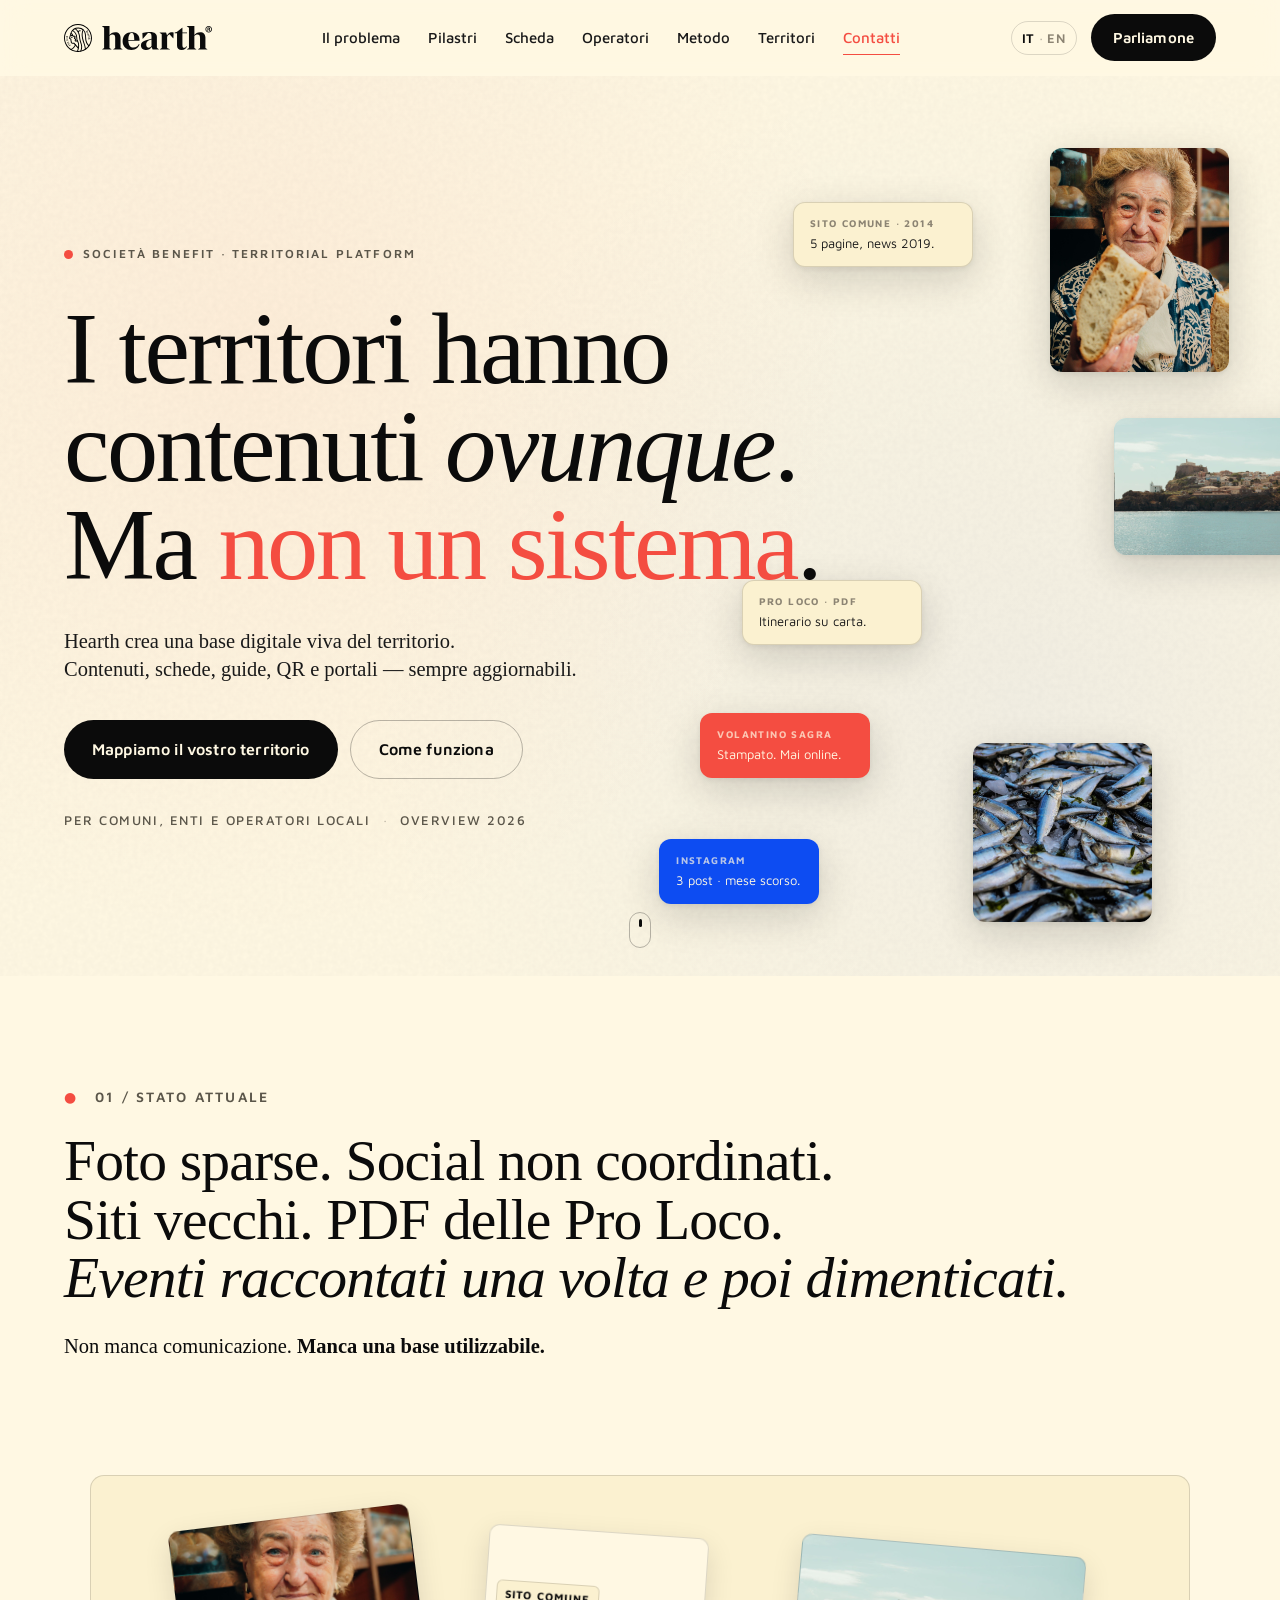
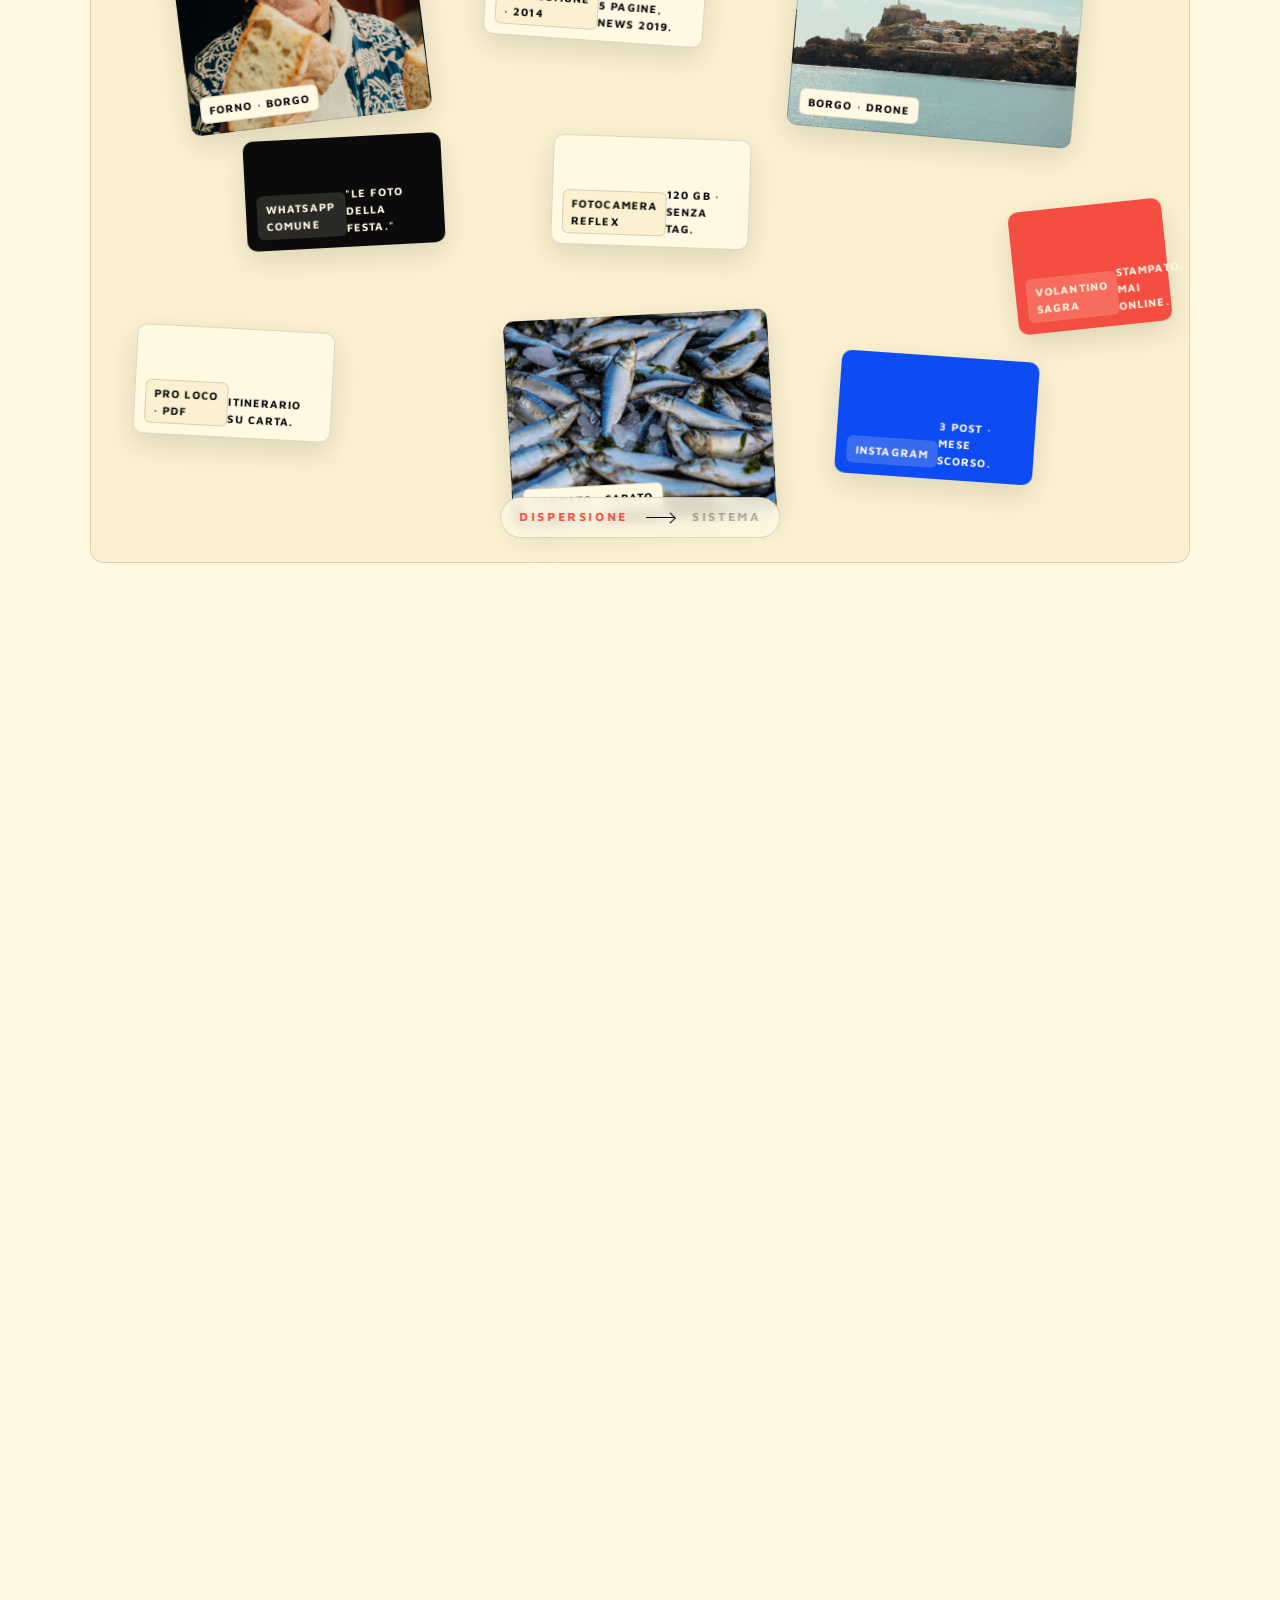
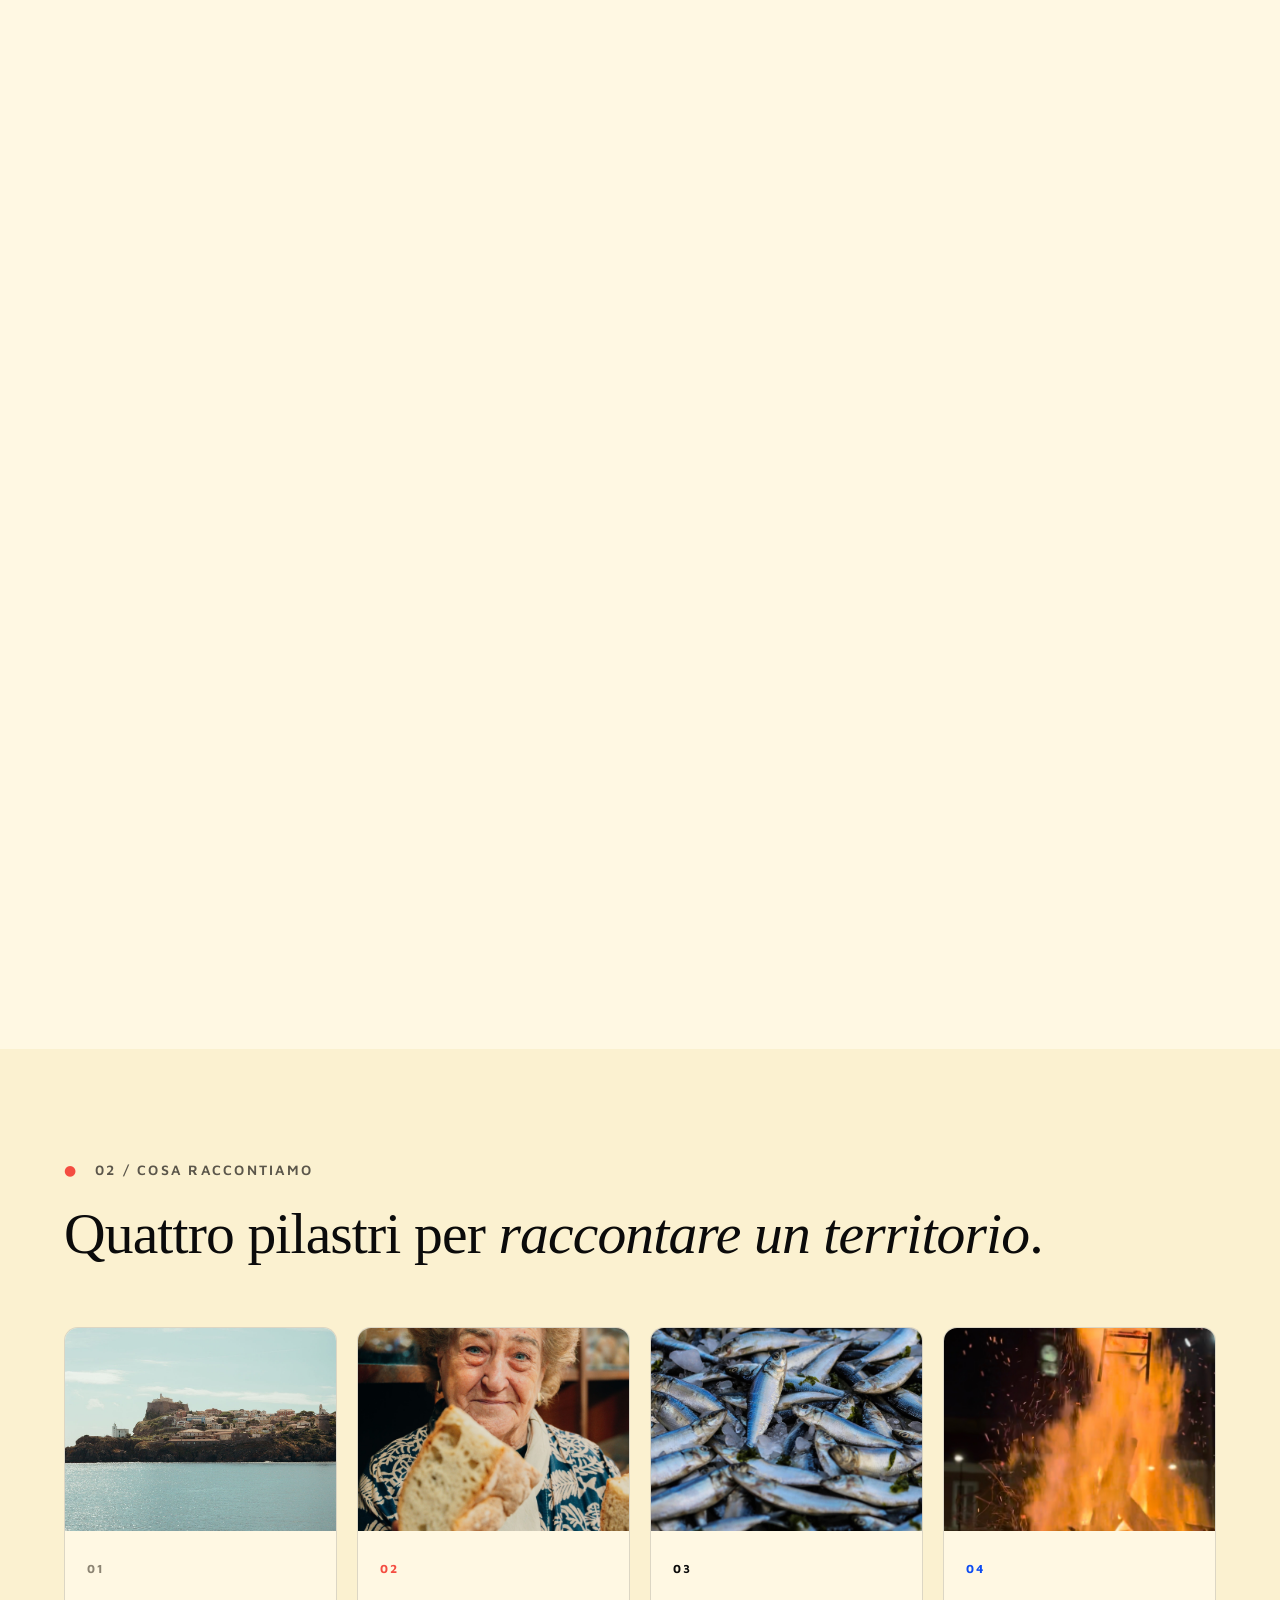
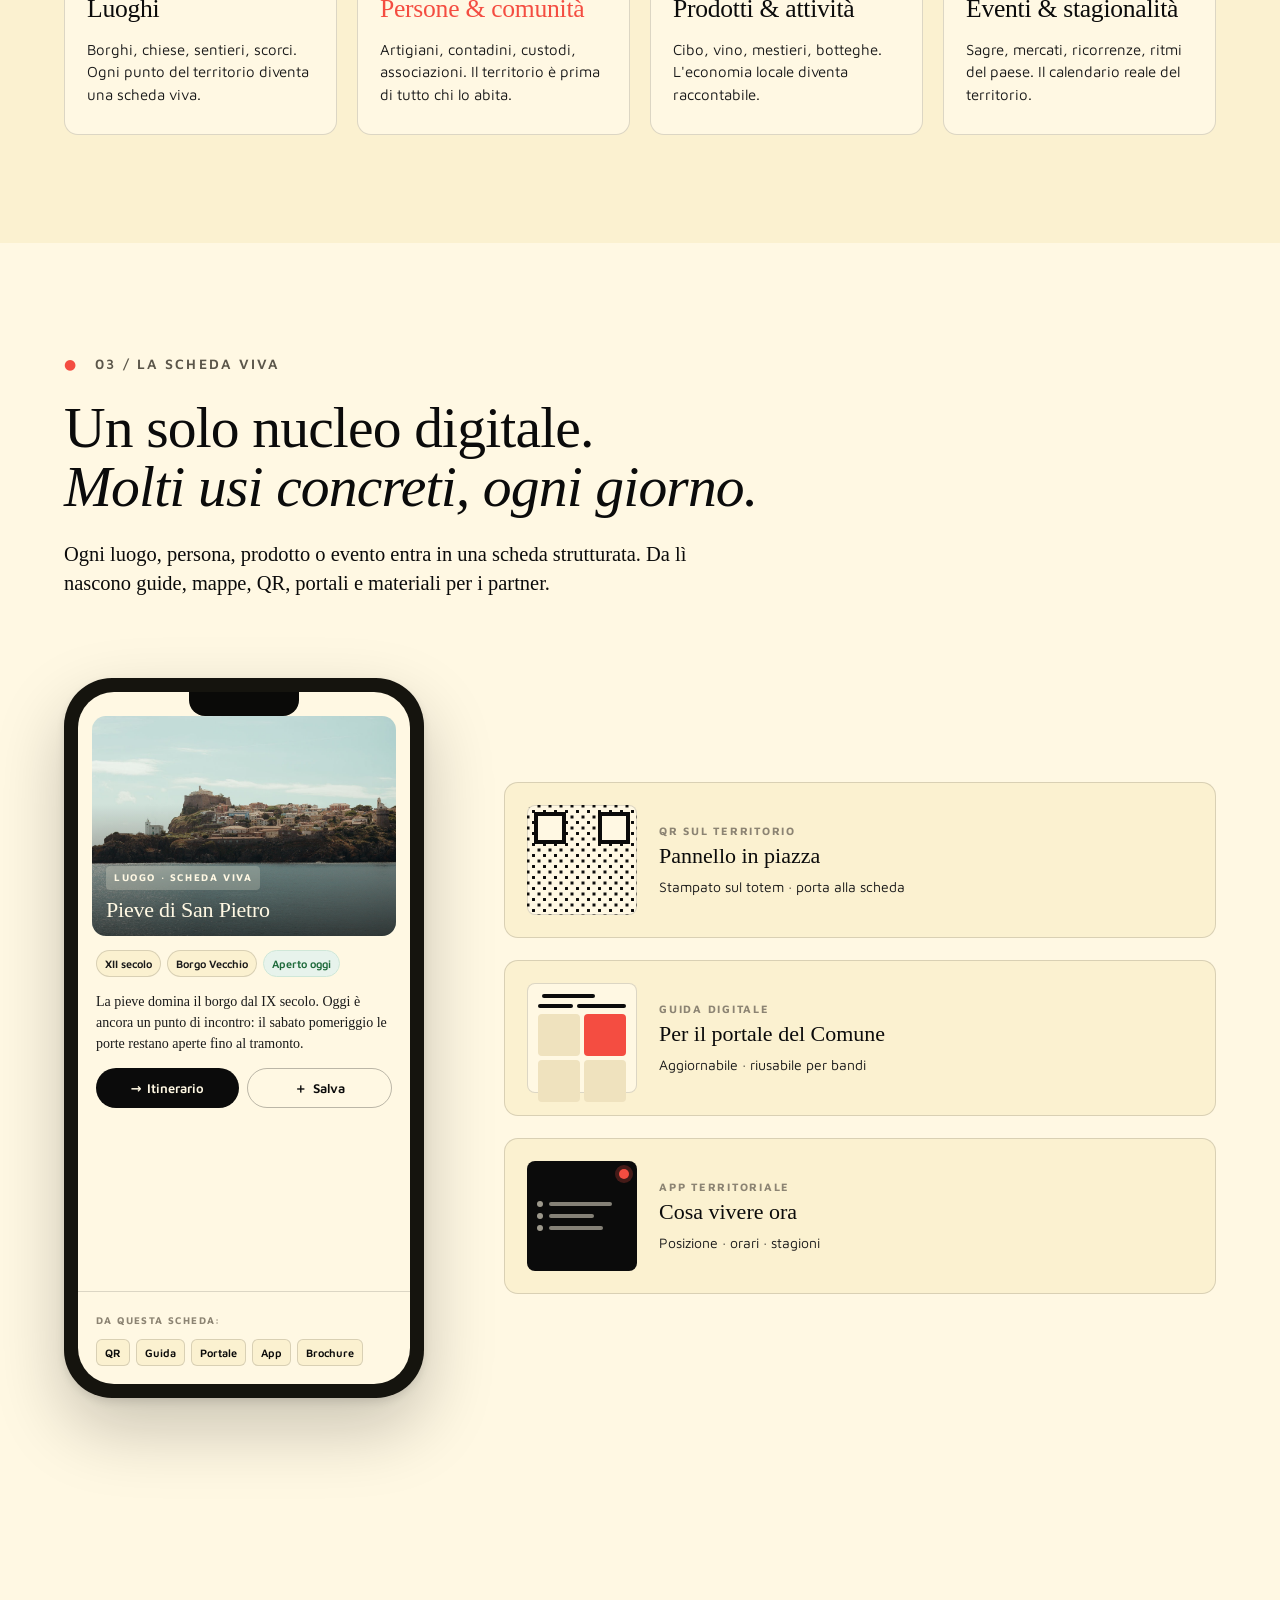
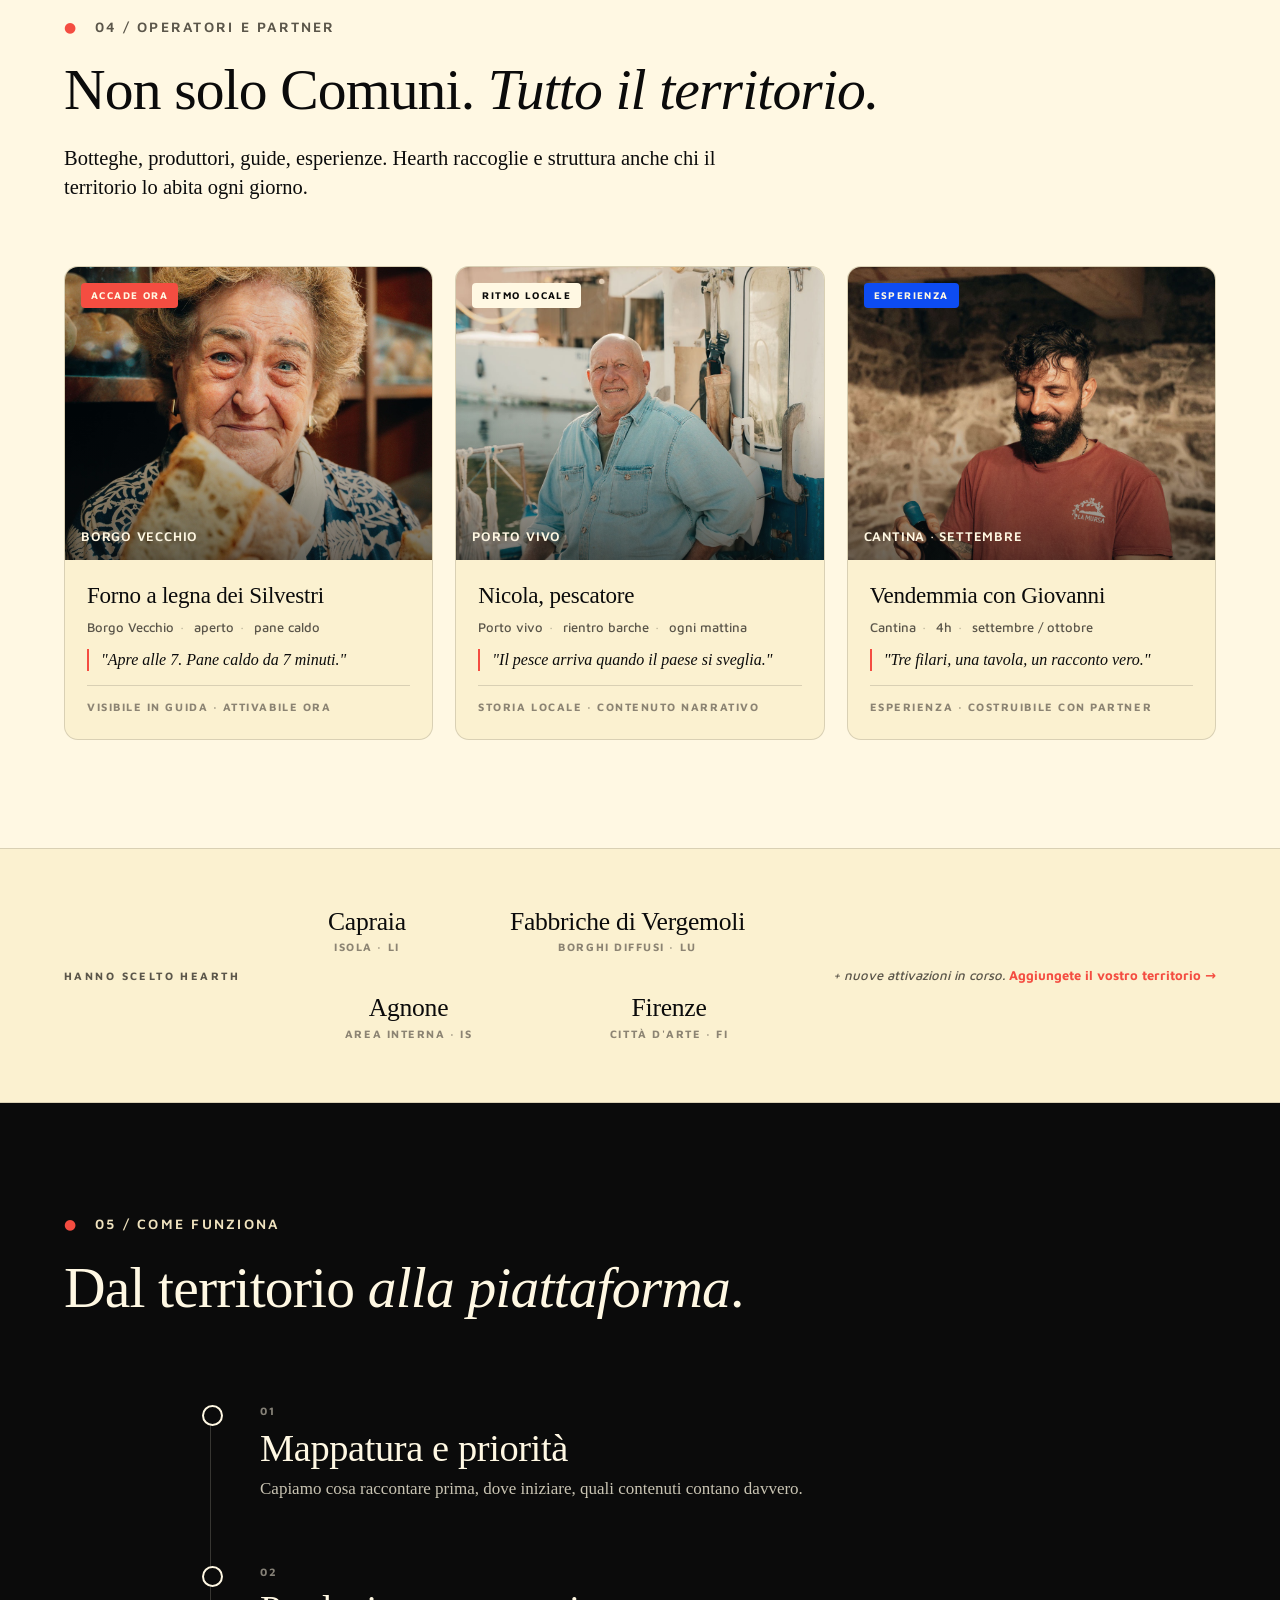
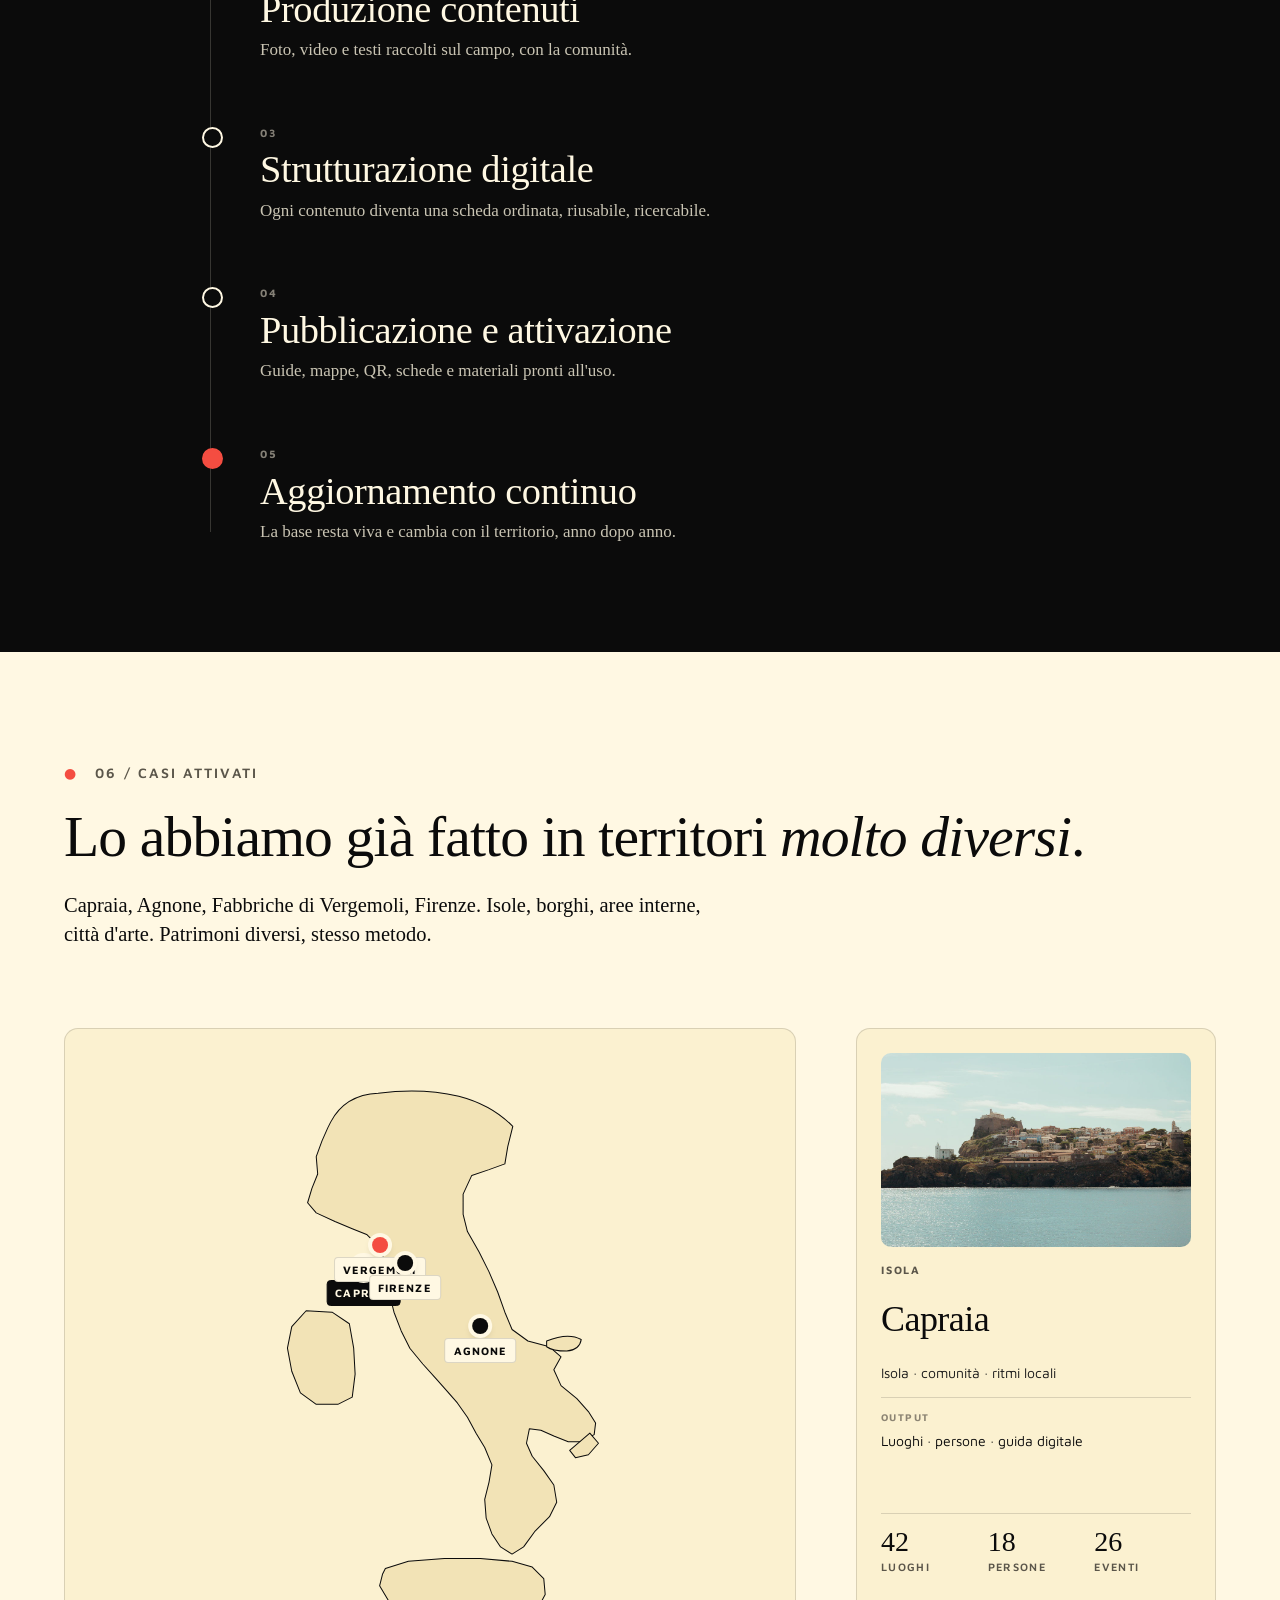
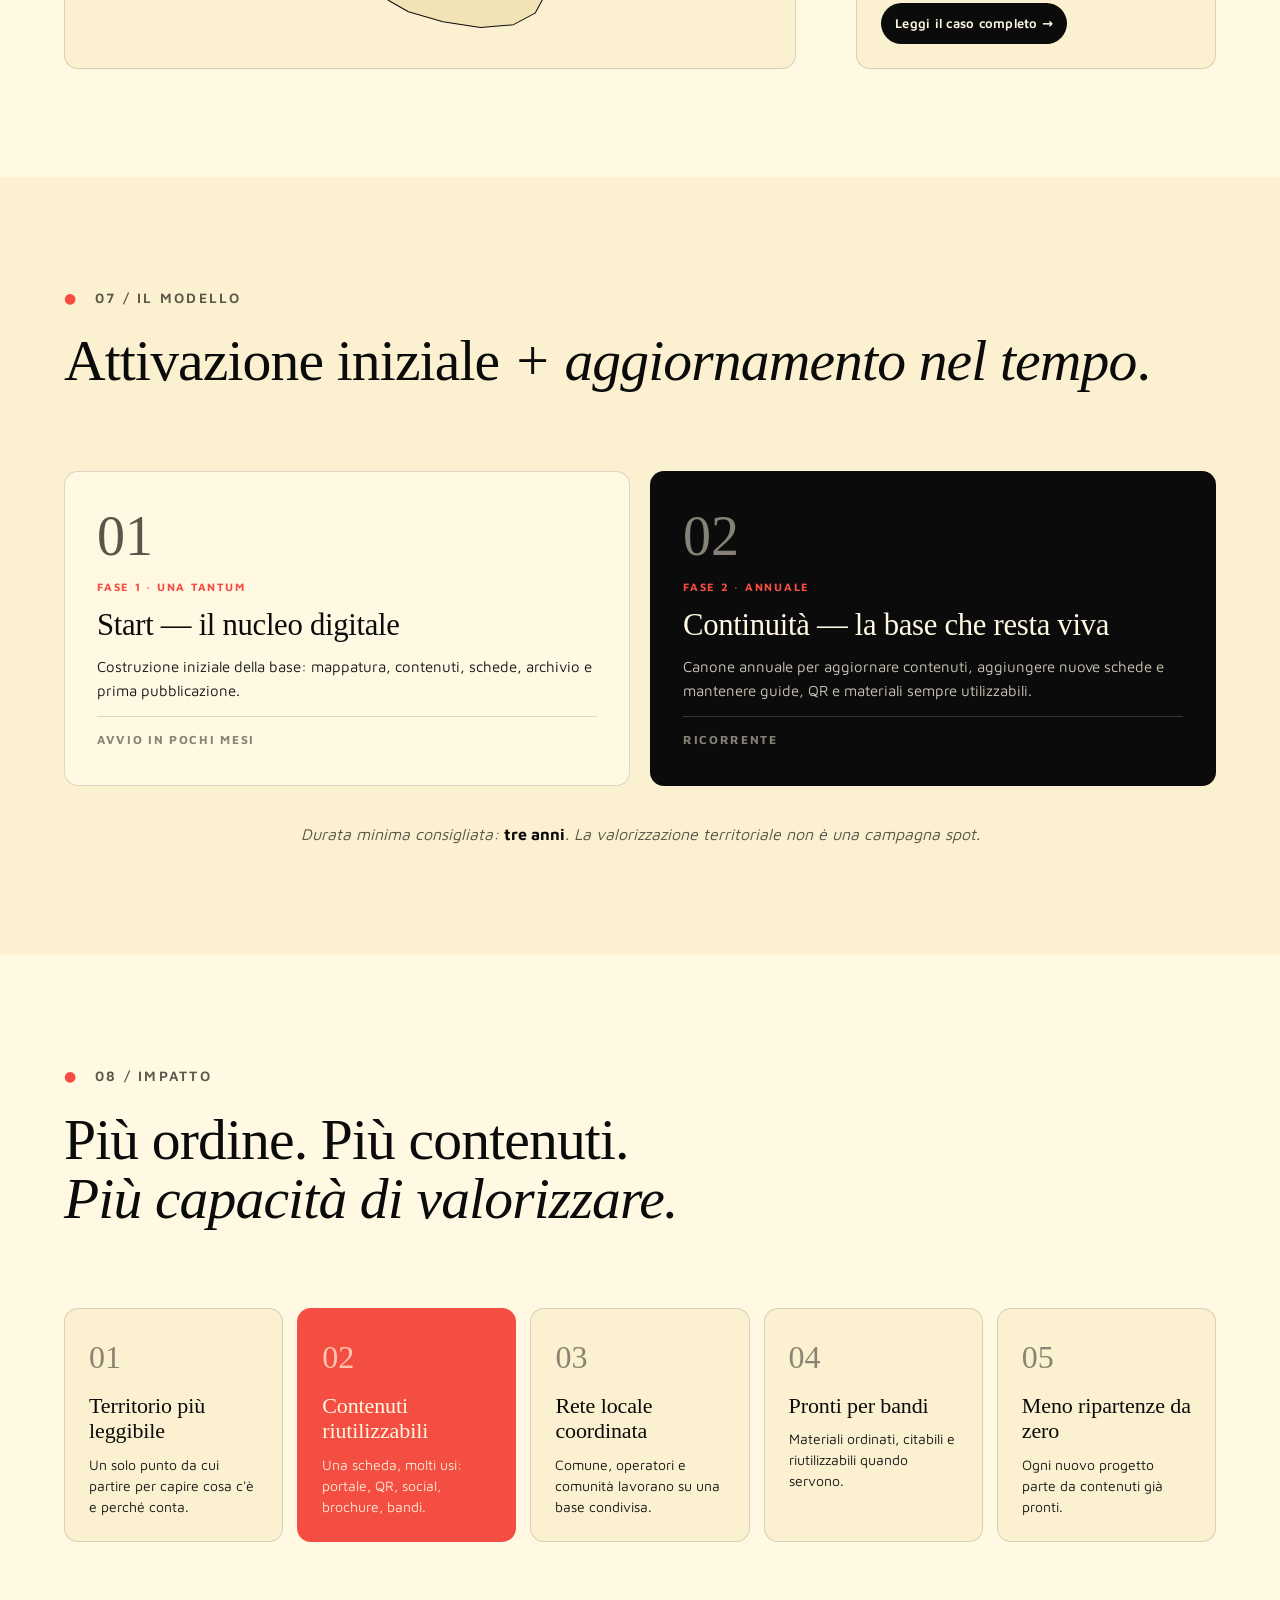
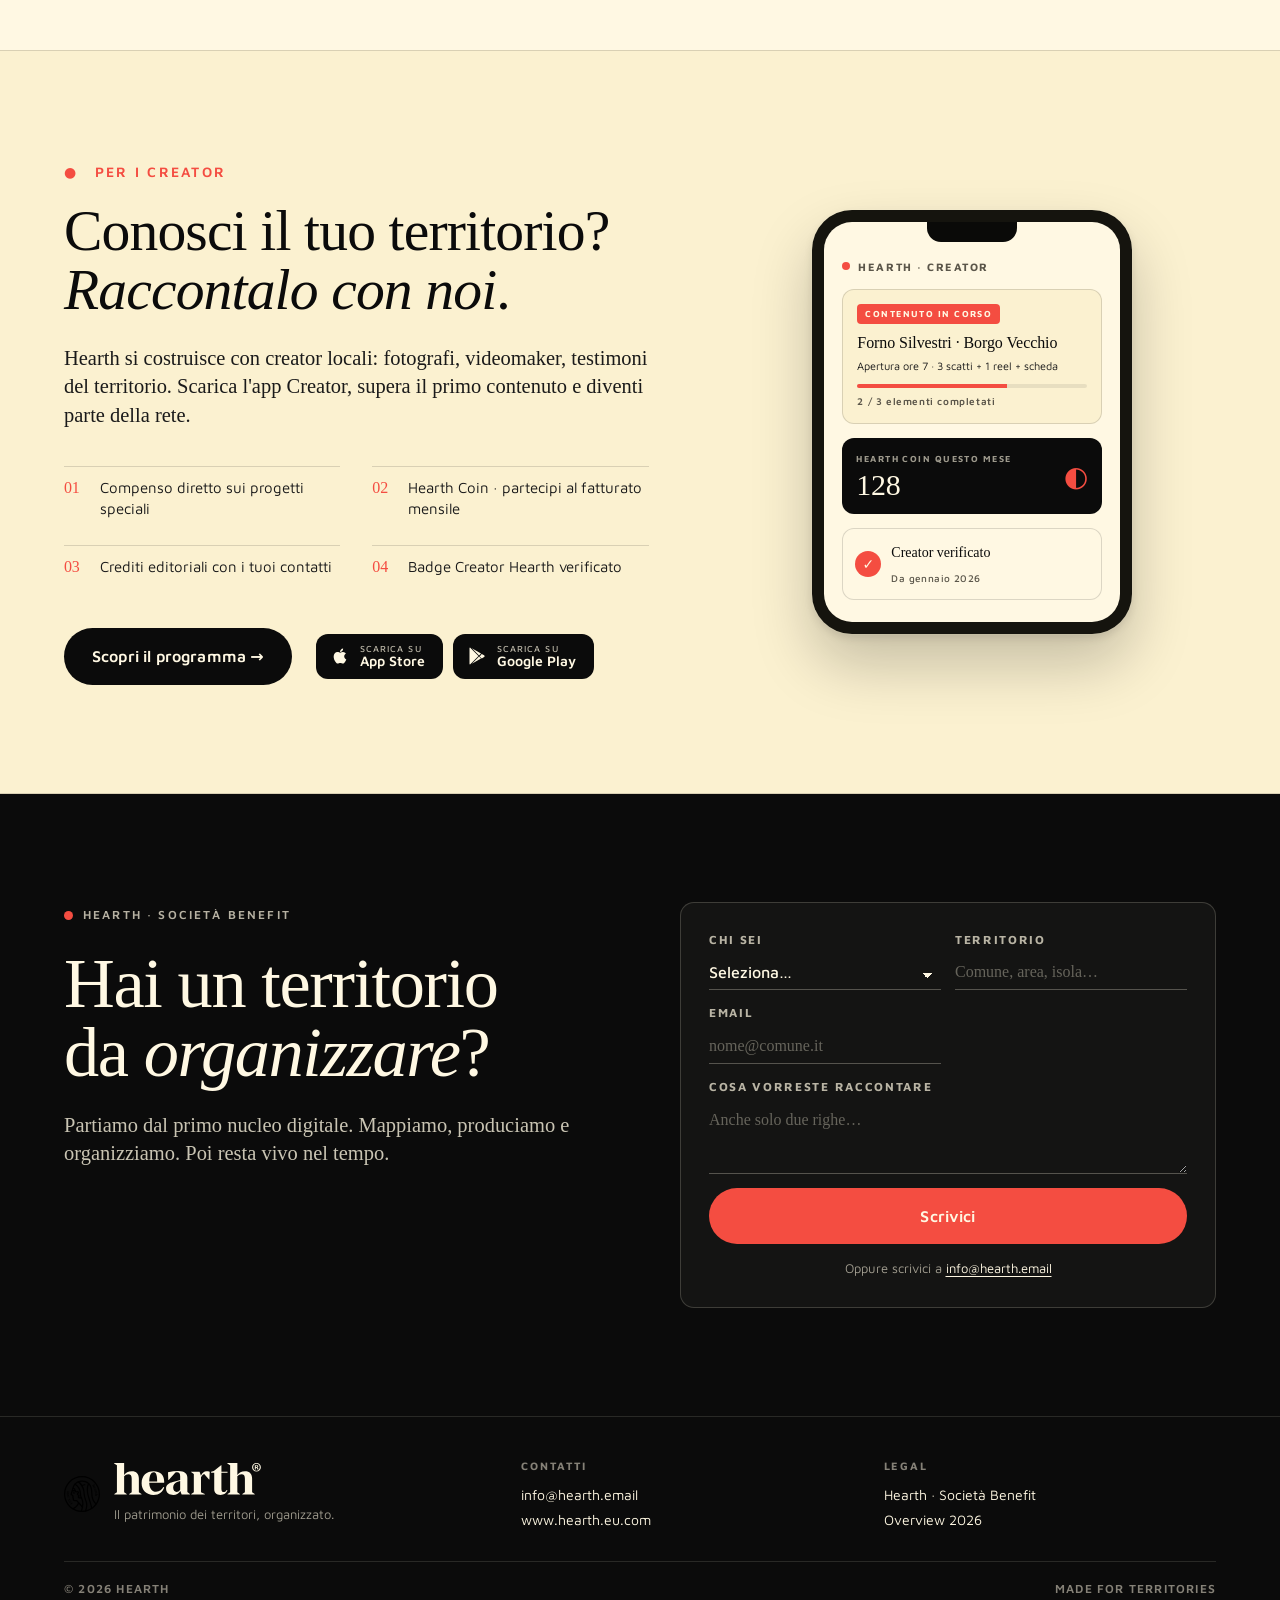
==== index.html @ e649b998 "Add files via upload" ====
<!doctype html>
<html lang="it">
<head>
<meta charset="utf-8" />
<title>Hearth — Il patrimonio dei territori, organizzato.</title>
<meta name="viewport" content="width=device-width, initial-scale=1" />
<meta name="description" content="Hearth costruisce una base digitale viva del territorio. Contenuti, schede, guide, QR e portali sempre aggiornabili. Per Comuni, enti e operatori locali." />
<meta name="theme-color" content="#FFF8E3" />
<meta name="author" content="Hearth S.r.l. Società Benefit" />

<!-- Open Graph / Twitter -->
<meta property="og:type" content="website" />
<meta property="og:site_name" content="Hearth" />
<meta property="og:title" content="Hearth — Il patrimonio dei territori, organizzato." />
<meta property="og:description" content="Una base digitale viva del territorio. Contenuti, schede, guide, QR e portali sempre aggiornabili." />
<meta property="og:image" content="assets/borgo-drone.jpg" />
<meta property="og:locale" content="it_IT" />
<meta property="og:locale:alternate" content="en_US" />
<meta name="twitter:card" content="summary_large_image" />
<meta name="twitter:title" content="Hearth — Il patrimonio dei territori, organizzato." />
<meta name="twitter:description" content="Una base digitale viva del territorio." />
<meta name="twitter:image" content="assets/borgo-drone.jpg" />

<link rel="icon" type="image/svg+xml" href="assets/hearth-icon-circle.svg" />
<link rel="apple-touch-icon" href="assets/hearth-icon-circle.svg" />
<link rel="preconnect" href="https://fonts.googleapis.com" />
<link rel="preconnect" href="https://fonts.gstatic.com" crossorigin />
<link href="https://fonts.googleapis.com/css2?family=Maven+Pro:wght@400;500;600;700;800&display=swap" rel="stylesheet" />
<link rel="stylesheet" href="landing.css" />

<!-- Structured data -->
<script type="application/ld+json">
{
  "@context": "https://schema.org",
  "@type": "Organization",
  "name": "Hearth S.r.l. Società Benefit",
  "url": "https://www.hearth.eu.com",
  "email": "info@hearth.email",
  "description": "Hearth costruisce una base digitale viva del territorio per Comuni, enti e operatori locali.",
  "address": {
    "@type": "PostalAddress",
    "addressLocality": "Monteforte Irpino",
    "addressRegion": "AV",
    "addressCountry": "IT"
  }
}
</script>
</head>
<body data-lang="it" data-direction="editorial">

<!-- Skip link -->
<a class="skip-link" href="#top">Salta al contenuto</a>

<!-- ============= NAV ============= -->
<!-- ============= NAV ============= -->
<header class="nav" id="nav">
  <a class="nav-brand" href="#top" aria-label="Hearth — torna in cima">
    <img src="assets/hearth-icon-circle.svg" alt="" />
    <span class="nav-word-img" role="img" aria-label="Hearth"></span>
  </a>
  <nav class="nav-links" id="navLinks" aria-label="Navigazione principale">
    <a href="#problema" data-i18n="nav_problem">Il problema</a>
    <a href="#pilastri" data-i18n="nav_pillars">Pilastri</a>
    <a href="#scheda" data-i18n="nav_card">Scheda</a>
    <a href="#operatori" data-i18n="nav_op">Operatori</a>
    <a href="#metodo" data-i18n="nav_method">Metodo</a>
    <a href="#territori" data-i18n="nav_map">Territori</a>
    <a href="#contatti" data-i18n="nav_contact">Contatti</a>
  </nav>
  <div class="nav-actions">
    <button class="lang-toggle" id="langToggle" aria-label="Cambia lingua">
      <span class="lt-it">IT</span><span class="lt-sep">·</span><span class="lt-en">EN</span>
    </button>
    <a class="btn-primary" href="#contatti" data-i18n="cta_nav">Parliamone</a>
    <button class="nav-burger" id="navBurger" aria-label="Apri menu" aria-expanded="false" aria-controls="navLinks">
      <span></span><span></span><span></span>
    </button>
  </div>
</header>

<!-- ============= HERO ============= -->
<section class="hero" id="top">
  <div class="hero-grain" aria-hidden="true"></div>
  <div class="hero-inner">
    <div class="hero-mark">
      <span class="dot"></span>
      <span data-i18n="hero_kicker">SOCIETÀ BENEFIT · TERRITORIAL PLATFORM</span>
    </div>
    <h1 class="hero-title">
      <span data-i18n="hero_l1">I territori hanno contenuti</span>
      <span class="it" data-i18n="hero_l2">ovunque</span><span data-i18n="hero_l3">.</span>
      <br/>
      <span data-i18n="hero_l4">Ma</span> <span class="red" data-i18n="hero_l5">non un sistema</span><span data-i18n="hero_l6">.</span>
    </h1>
    <p class="hero-lead" data-i18n="hero_lead">
      Hearth crea una base digitale viva del territorio.<br/>Contenuti, schede, guide, QR e portali — sempre aggiornabili.
    </p>
    <div class="hero-cta">
      <a class="btn-primary lg" href="#contatti" data-i18n="cta_primary">Mappiamo il vostro territorio</a>
      <a class="btn-ghost lg" href="#metodo" data-i18n="cta_secondary">Come funziona</a>
    </div>
    <div class="hero-meta">
      <span data-i18n="hero_meta_for">Per Comuni, enti e operatori locali</span>
      <span class="sep">·</span>
      <span data-i18n="hero_meta_year">Overview 2026</span>
    </div>
  </div>
  <!-- Scraps stage (decorative, scroll-parallaxed) -->
  <div class="hero-scraps" aria-hidden="true" id="heroScraps">
    <div class="scrap photo s1" style="background-image:url('assets/forno-ivana.jpg')"></div>
    <div class="scrap photo s2" style="background-image:url('assets/borgo-drone.jpg')"></div>
    <div class="scrap photo s3" style="background-image:url('assets/mercato-pesce.jpg')"></div>
    <div class="scrap note s4"><span class="lab">Sito Comune · 2014</span>5 pagine, news 2019.</div>
    <div class="scrap note red s5"><span class="lab">Volantino Sagra</span>Stampato. Mai online.</div>
    <div class="scrap note s6"><span class="lab">Pro Loco · PDF</span>Itinerario su carta.</div>
    <div class="scrap note blue s7"><span class="lab">Instagram</span>3 post · mese scorso.</div>
  </div>
  <a class="hero-scroll" href="#problema" aria-label="Scorri">
    <span></span>
  </a>
</section>

<!-- ============= PROBLEMA ============= -->
<section class="section problema" id="problema">
  <div class="band">
    <span class="eyebrow"><span class="red">●</span>&nbsp;&nbsp;<span data-i18n="problem_eyebrow">01 / Stato attuale</span></span>
    <h2 class="h-display">
      <span data-i18n="problem_t1">Foto sparse. Social non coordinati.</span><br/>
      <span data-i18n="problem_t2">Siti vecchi. PDF delle Pro Loco.</span><br/>
      <span class="it" data-i18n="problem_t3">Eventi raccontati una volta e poi dimenticati.</span>
    </h2>
    <p class="lead" data-i18n="problem_lead">
      Non manca comunicazione. <strong data-i18n="problem_lead_strong">Manca una base utilizzabile.</strong>
    </p>
  </div>
  <!-- Pinned chaos → order scrub stage -->
  <div class="scrub-stage" id="scrubStage">
    <div class="scrub-track">
      <div class="scrub-frame">
        <div class="chaos-grid" id="chaosGrid">
          <!-- 9 cards: scattered → grid via scroll -->
        </div>
        <div class="scrub-caption">
          <span class="cap-from" data-i18n="scrub_from">DISPERSIONE</span>
          <span class="cap-arrow"></span>
          <span class="cap-to" data-i18n="scrub_to">SISTEMA</span>
        </div>
      </div>
    </div>
  </div>
</section>

<!-- ============= SOLUZIONE / 4 PILASTRI ============= -->
<section class="section pilastri" id="pilastri">
  <div class="band">
    <span class="eyebrow"><span class="red">●</span>&nbsp;&nbsp;<span data-i18n="pillars_eyebrow">02 / Cosa raccontiamo</span></span>
    <h2 class="h-display sm">
      <span data-i18n="pillars_t1">Quattro pilastri per</span> <span class="it" data-i18n="pillars_t2">raccontare un territorio</span><span data-i18n="pillars_t3">.</span>
    </h2>
  </div>
  <div class="pillar-grid">
    <article class="pillar reveal" data-pillar="luoghi">
      <div class="pillar-img" style="background-image:url('assets/borgo-drone.jpg')"></div>
      <div class="pillar-body">
        <span class="pillar-num">01</span>
        <h3 class="pillar-ttl" data-i18n="pillar_1_ttl">Luoghi</h3>
        <p data-i18n="pillar_1_meta">Borghi, chiese, sentieri, scorci. Ogni punto del territorio diventa una scheda viva.</p>
      </div>
    </article>
    <article class="pillar reveal red" data-pillar="persone">
      <div class="pillar-img" style="background-image:url('assets/forno-ivana.jpg')"></div>
      <div class="pillar-body">
        <span class="pillar-num">02</span>
        <h3 class="pillar-ttl" data-i18n="pillar_2_ttl">Persone &amp; comunità</h3>
        <p data-i18n="pillar_2_meta">Artigiani, contadini, custodi, associazioni. Il territorio è prima di tutto chi lo abita.</p>
      </div>
    </article>
    <article class="pillar reveal ink" data-pillar="prodotti">
      <div class="pillar-img" style="background-image:url('assets/mercato-pesce.jpg')"></div>
      <div class="pillar-body">
        <span class="pillar-num">03</span>
        <h3 class="pillar-ttl" data-i18n="pillar_3_ttl">Prodotti &amp; attività</h3>
        <p data-i18n="pillar_3_meta">Cibo, vino, mestieri, botteghe. L'economia locale diventa raccontabile.</p>
      </div>
    </article>
    <article class="pillar reveal blue" data-pillar="eventi">
      <div class="pillar-img" style="background-image:url('assets/falo-sagra.jpg')"></div>
      <div class="pillar-body">
        <span class="pillar-num">04</span>
        <h3 class="pillar-ttl" data-i18n="pillar_4_ttl">Eventi &amp; stagionalità</h3>
        <p data-i18n="pillar_4_meta">Sagre, mercati, ricorrenze, ritmi del paese. Il calendario reale del territorio.</p>
      </div>
    </article>
  </div>
</section>

<!-- ============= SCHEDA LUOGO LIVE ============= -->
<section class="section scheda" id="scheda">
  <div class="band">
    <span class="eyebrow"><span class="red">●</span>&nbsp;&nbsp;<span data-i18n="card_eyebrow">03 / La scheda viva</span></span>
    <h2 class="h-display sm">
      <span data-i18n="card_t1">Un solo nucleo digitale.</span><br/>
      <span class="it" data-i18n="card_t2">Molti usi concreti, ogni giorno.</span>
    </h2>
    <p class="lead" data-i18n="card_lead">
      Ogni luogo, persona, prodotto o evento entra in una scheda strutturata. Da lì nascono guide, mappe, QR, portali e materiali per i partner.
    </p>
  </div>

  <div class="scheda-stage">
    <!-- Mockup live: scheda + outputs -->
    <div class="phone-frame reveal">
      <div class="phone-notch"></div>
      <div class="phone-screen">
        <div class="ph-bar"><span></span><span></span><span></span></div>
        <div class="ph-hero" style="background-image:url('assets/borgo-drone.jpg')">
          <span class="ph-tag">Luogo · scheda viva</span>
          <span class="ph-name" id="phName">Pieve di San Pietro</span>
        </div>
        <div class="ph-meta-row">
          <span class="chip" id="phChip1">XII secolo</span>
          <span class="chip" id="phChip2">Borgo Vecchio</span>
          <span class="chip ok" id="phChip3">Aperto oggi</span>
        </div>
        <p class="ph-body" id="phBody">
          La pieve domina il borgo dal IX secolo. Oggi è ancora un punto di incontro: il sabato pomeriggio le porte restano aperte fino al tramonto.
        </p>
        <div class="ph-actions">
          <span class="ph-btn"><span class="ic">→</span><span data-i18n="card_act_1">Itinerario</span></span>
          <span class="ph-btn ghost"><span class="ic">＋</span><span data-i18n="card_act_2">Salva</span></span>
        </div>
        <div class="ph-foot">
          <span class="lab" data-i18n="card_foot_lab">Da questa scheda:</span>
          <div class="ph-foot-tags">
            <span>QR</span><span>Guida</span><span>Portale</span><span>App</span><span>Brochure</span>
          </div>
        </div>
      </div>
    </div>

    <!-- Outputs orbiting the card -->
    <div class="outputs">
      <div class="op op-qr reveal">
        <div class="qr-mini"></div>
        <div class="op-text">
          <span class="lab" data-i18n="out_qr_lab">QR sul territorio</span>
          <span class="ttl" data-i18n="out_qr_ttl">Pannello in piazza</span>
          <span class="meta" data-i18n="out_qr_meta">Stampato sul totem · porta alla scheda</span>
        </div>
      </div>
      <div class="op op-guide reveal">
        <div class="guide-mini">
          <div class="g-row"><span></span><span style="width:60%"></span></div>
          <div class="g-row"><span style="width:40%"></span><span style="width:55%"></span></div>
          <div class="g-grid"><span></span><span></span><span></span><span></span></div>
        </div>
        <div class="op-text">
          <span class="lab" data-i18n="out_guide_lab">Guida digitale</span>
          <span class="ttl" data-i18n="out_guide_ttl">Per il portale del Comune</span>
          <span class="meta" data-i18n="out_guide_meta">Aggiornabile · riusabile per bandi</span>
        </div>
      </div>
      <div class="op op-app reveal">
        <div class="app-mini">
          <div class="app-pin"></div>
          <div class="app-row"><span class="r-dot"></span><span class="r-bar" style="width:70%"></span></div>
          <div class="app-row"><span class="r-dot"></span><span class="r-bar" style="width:50%"></span></div>
          <div class="app-row"><span class="r-dot"></span><span class="r-bar" style="width:60%"></span></div>
        </div>
        <div class="op-text">
          <span class="lab" data-i18n="out_app_lab">App territoriale</span>
          <span class="ttl" data-i18n="out_app_ttl">Cosa vivere ora</span>
          <span class="meta" data-i18n="out_app_meta">Posizione · orari · stagioni</span>
        </div>
      </div>
    </div>
  </div>
</section>

<!-- ============= OPERATORI E PARTNER ============= -->
<section class="section operatori" id="operatori">
  <div class="band">
    <span class="eyebrow"><span class="red">●</span>&nbsp;&nbsp;<span data-i18n="op_eyebrow">04 / Operatori e partner</span></span>
    <h2 class="h-display sm">
      <span data-i18n="op_t1">Non solo Comuni.</span> <span class="it" data-i18n="op_t2">Tutto il territorio.</span>
    </h2>
    <p class="lead" data-i18n="op_lead">
      Botteghe, produttori, guide, esperienze. Hearth raccoglie e struttura anche chi il territorio lo abita ogni giorno.
    </p>
  </div>

  <div class="op-grid">
    <article class="op-card reveal">
      <div class="op-img" style="background-image:url('assets/forno-ivana.jpg'); background-position: center 30%;">
        <span class="op-pin red" data-i18n="op_1_pin">Accade ora</span>
        <span class="op-cap" data-i18n="op_1_cap">Borgo Vecchio</span>
      </div>
      <div class="op-body">
        <h3 class="op-ttl" data-i18n="op_1_ttl">Forno a legna dei Silvestri</h3>
        <p class="op-meta">
          <span data-i18n="op_1_m1">Borgo Vecchio</span><span class="dot">·</span>
          <span data-i18n="op_1_m2">aperto</span><span class="dot">·</span>
          <span data-i18n="op_1_m3">pane caldo</span>
        </p>
        <p class="op-quote" data-i18n="op_1_q">"Apre alle 7. Pane caldo da 7 minuti."</p>
        <span class="op-tag" data-i18n="op_1_tag">Visibile in guida · attivabile ora</span>
      </div>
    </article>

    <article class="op-card reveal">
      <div class="op-img" style="background-image:url('assets/nicola-pescatore.jpg'); background-position: center 35%;">
        <span class="op-pin" data-i18n="op_2_pin">Ritmo locale</span>
        <span class="op-cap" data-i18n="op_2_cap">Porto vivo</span>
      </div>
      <div class="op-body">
        <h3 class="op-ttl" data-i18n="op_2_ttl">Nicola, pescatore</h3>
        <p class="op-meta">
          <span data-i18n="op_2_m1">Porto vivo</span><span class="dot">·</span>
          <span data-i18n="op_2_m2">rientro barche</span><span class="dot">·</span>
          <span data-i18n="op_2_m3">ogni mattina</span>
        </p>
        <p class="op-quote" data-i18n="op_2_q">"Il pesce arriva quando il paese si sveglia."</p>
        <span class="op-tag" data-i18n="op_2_tag">Storia locale · contenuto narrativo</span>
      </div>
    </article>

    <article class="op-card reveal">
      <div class="op-img" style="background-image:url('assets/anna-vendemmia.jpg'); background-position: center 30%;">
        <span class="op-pin blue" data-i18n="op_3_pin">Esperienza</span>
        <span class="op-cap" data-i18n="op_3_cap">Cantina · settembre</span>
      </div>
      <div class="op-body">
        <h3 class="op-ttl" data-i18n="op_3_ttl">Vendemmia con Giovanni</h3>
        <p class="op-meta">
          <span data-i18n="op_3_m1">Cantina</span><span class="dot">·</span>
          <span data-i18n="op_3_m2">4h</span><span class="dot">·</span>
          <span data-i18n="op_3_m3">settembre / ottobre</span>
        </p>
        <p class="op-quote" data-i18n="op_3_q">"Tre filari, una tavola, un racconto vero."</p>
        <span class="op-tag" data-i18n="op_3_tag">Esperienza · costruibile con partner</span>
      </div>
    </article>
  </div>
</section>

<!-- ============= TRUST / HANNO SCELTO HEARTH ============= -->
<section class="trust" id="trust">
  <div class="trust-band">
    <span class="trust-lab" data-i18n="trust_lab">Hanno scelto Hearth</span>
    <div class="trust-marks">
      <a class="trust-mark" href="caso-capraia.html"><span class="tm-name">Capraia</span><span class="tm-sub" data-i18n="tm_capraia">Isola · LI</span></a>
      <a class="trust-mark" href="caso-vergemoli.html"><span class="tm-name">Fabbriche di Vergemoli</span><span class="tm-sub" data-i18n="tm_vergemoli">Borghi diffusi · LU</span></a>
      <a class="trust-mark" href="caso-agnone.html"><span class="tm-name">Agnone</span><span class="tm-sub" data-i18n="tm_agnone">Area interna · IS</span></a>
      <a class="trust-mark" href="caso-firenze.html"><span class="tm-name">Firenze</span><span class="tm-sub" data-i18n="tm_firenze">Città d'arte · FI</span></a>
    </div>
    <p class="trust-foot" data-i18n="trust_foot">
      + nuove attivazioni in corso. <a href="#contatti" data-i18n="trust_cta">Aggiungete il vostro territorio →</a>
    </p>
  </div>
</section>

<!-- ============= METODO ============= -->
<section class="section metodo" id="metodo">
  <div class="band">
    <span class="eyebrow"><span class="red">●</span>&nbsp;&nbsp;<span data-i18n="method_eyebrow">05 / Come funziona</span></span>
    <h2 class="h-display sm">
      <span data-i18n="method_t1">Dal territorio</span> <span class="it" data-i18n="method_t2">alla piattaforma</span><span data-i18n="method_t3">.</span>
    </h2>
  </div>
  <ol class="timeline" id="timeline">
    <li class="step reveal">
      <span class="step-num">01</span>
      <h3 class="step-ttl" data-i18n="step_1_ttl">Mappatura e priorità</h3>
      <p data-i18n="step_1_meta">Capiamo cosa raccontare prima, dove iniziare, quali contenuti contano davvero.</p>
    </li>
    <li class="step reveal">
      <span class="step-num">02</span>
      <h3 class="step-ttl" data-i18n="step_2_ttl">Produzione contenuti</h3>
      <p data-i18n="step_2_meta">Foto, video e testi raccolti sul campo, con la comunità.</p>
    </li>
    <li class="step reveal">
      <span class="step-num">03</span>
      <h3 class="step-ttl" data-i18n="step_3_ttl">Strutturazione digitale</h3>
      <p data-i18n="step_3_meta">Ogni contenuto diventa una scheda ordinata, riusabile, ricercabile.</p>
    </li>
    <li class="step reveal">
      <span class="step-num">04</span>
      <h3 class="step-ttl" data-i18n="step_4_ttl">Pubblicazione e attivazione</h3>
      <p data-i18n="step_4_meta">Guide, mappe, QR, schede e materiali pronti all'uso.</p>
    </li>
    <li class="step reveal live">
      <span class="step-num">05</span>
      <h3 class="step-ttl" data-i18n="step_5_ttl">Aggiornamento continuo</h3>
      <p data-i18n="step_5_meta">La base resta viva e cambia con il territorio, anno dopo anno.</p>
    </li>
  </ol>
</section>

<!-- ============= TERRITORI MAP ============= -->
<section class="section territori" id="territori">
  <div class="band">
    <span class="eyebrow"><span class="red">●</span>&nbsp;&nbsp;<span data-i18n="map_eyebrow">06 / Casi attivati</span></span>
    <h2 class="h-display sm">
      <span data-i18n="map_t1">Lo abbiamo già fatto in territori</span> <span class="it" data-i18n="map_t2">molto diversi</span><span data-i18n="map_t3">.</span>
    </h2>
    <p class="lead" data-i18n="map_lead">
      Capraia, Agnone, Fabbriche di Vergemoli, Firenze. Isole, borghi, aree interne, città d'arte. Patrimoni diversi, stesso metodo.
    </p>
  </div>
  <div class="map-stage">
    <div class="map-canvas" id="mapCanvas">
      <div class="map-frame">
      <svg class="map-italy" viewBox="0 0 500 820" preserveAspectRatio="xMidYMid meet" aria-hidden="true">
        <!-- Italy mainland — hand-traced polygon following actual coastline points -->
        <path d="
          M 112 96
          Q 132 58, 178 56
          Q 238 48, 290 60
          Q 336 72, 365 102
          L 358 130
          L 354 154
          L 332 162
          L 308 170
          L 296 196
          L 296 224
          L 302 248
          L 318 276
          L 332 304
          L 344 332
          L 354 360
          L 364 384
          L 386 400
          L 416 408
          L 432 422
          L 422 440
          L 432 462
          L 454 480
          L 470 498
          L 480 514
          L 478 530
          L 460 540
          L 442 540
          L 422 532
          L 404 524
          L 388 522
          L 384 542
          L 392 560
          L 408 580
          L 422 600
          L 426 624
          L 416 644
          L 396 664
          L 380 686
          L 364 696
          L 348 686
          L 336 668
          L 328 646
          L 326 620
          L 332 596
          L 336 572
          L 326 548
          L 314 528
          L 302 506
          L 288 486
          L 274 470
          L 258 452
          L 240 432
          L 222 410
          L 210 386
          L 200 360
          L 194 336
          L 192 312
          L 188 290
          L 178 268
          L 162 252
          L 142 244
          L 118 234
          L 92 222
          L 80 208
          L 86 188
          L 94 168
          L 92 144
          L 100 122
          L 108 104
          Z
        " fill="#F2E3B6" stroke="#0B0B0B" stroke-width="1.4" stroke-linejoin="round" />

        <!-- Gargano spur (Puglia, juts east — drawn as a separate convex bulge) -->
        <path d="M 412 400 Q 442 388, 460 398 Q 458 412, 440 414 Q 420 414, 412 408 Z"
              fill="#F2E3B6" stroke="#0B0B0B" stroke-width="1.4" stroke-linejoin="round" />

        <!-- Salento / heel — extension from main path -->
        <path d="M 472 528 L 484 542 L 470 558 L 452 562 L 444 552 Z"
              fill="#F2E3B6" stroke="#0B0B0B" stroke-width="1.4" stroke-linejoin="round" />

        <!-- Sicilia — triangle south of toe, with Trapani NW point -->
        <path d="
          M 188 716
          L 220 706
          L 270 702
          L 320 702
          L 364 706
          L 392 714
          L 408 730
          L 410 752
          L 396 778
          L 366 794
          L 320 798
          L 268 790
          L 220 776
          L 192 760
          L 180 740
          L 184 724
          Z
        " fill="#F2E3B6" stroke="#0B0B0B" stroke-width="1.4" stroke-linejoin="round" />

        <!-- Sardegna — oblong west of mainland -->
        <path d="
          M 78 358
          L 114 360
          L 138 376
          L 144 410
          L 146 446
          L 142 478
          L 122 488
          L 92 488
          L 70 472
          L 58 442
          L 52 410
          L 58 380
          Z
        " fill="#F2E3B6" stroke="#0B0B0B" stroke-width="1.4" stroke-linejoin="round" />

        <!-- Capraia (small island off Tuscan coast) -->
        <circle cx="158" cy="298" r="3.5" fill="#F2E3B6" stroke="#0B0B0B" stroke-width="1" />
        <!-- Elba (slightly larger island just below Capraia) -->
        <circle cx="176" cy="318" r="4.5" fill="#F2E3B6" stroke="#0B0B0B" stroke-width="1" />
      </svg>
      <!-- Pins overlay (positioned in % relative to .map-frame, which matches SVG aspect) -->
      <button class="map-pin" data-pin="capraia" style="left:31.6%; top:36.3%" aria-label="Vedi caso: Capraia">
        <span class="pin-dot" aria-hidden="true"></span>
        <span class="pin-label">Capraia</span>
      </button>
      <button class="map-pin" data-pin="vergemoli" style="left:36%; top:32.3%" aria-label="Vedi caso: Fabbriche di Vergemoli">
        <span class="pin-dot red" aria-hidden="true"></span>
        <span class="pin-label">Vergemoli</span>
      </button>
      <button class="map-pin" data-pin="firenze" style="left:43%; top:35.4%" aria-label="Vedi caso: Firenze">
        <span class="pin-dot ink" aria-hidden="true"></span>
        <span class="pin-label">Firenze</span>
      </button>
      <button class="map-pin" data-pin="agnone" style="left:64%; top:46.1%" aria-label="Vedi caso: Agnone">
        <span class="pin-dot" aria-hidden="true"></span>
        <span class="pin-label">Agnone</span>
      </button>
      </div>
    </div>
    <aside class="map-detail" id="mapDetail">
      <div class="md-img" id="mdImg" style="background-image:url('assets/borgo-drone.jpg')"></div>
      <span class="md-tag" id="mdTag">Isola</span>
      <h3 class="md-name" id="mdName">Capraia</h3>
      <p class="md-type" id="mdType">Isola · comunità · ritmi locali</p>
      <div class="md-out"><span class="lab">Output</span><span id="mdOut">Luoghi · persone · guida digitale</span></div>
      <div class="md-stats">
        <div><span class="k" id="mdK1">42</span><span class="v" data-i18n="map_stat_places">luoghi</span></div>
        <div><span class="k" id="mdK2">18</span><span class="v" data-i18n="map_stat_people">persone</span></div>
        <div><span class="k" id="mdK3">26</span><span class="v" data-i18n="map_stat_events">eventi</span></div>
      </div>
      <a class="md-link" id="mdLink" href="caso-capraia.html" data-i18n="map_read_case">Leggi il caso completo →</a>
    </aside>
  </div>
</section>

<!-- ============= MODELLO ============= -->
<section class="section modello" id="modello">
  <div class="band">
    <span class="eyebrow"><span class="red">●</span>&nbsp;&nbsp;<span data-i18n="model_eyebrow">07 / Il modello</span></span>
    <h2 class="h-display sm">
      <span data-i18n="model_t1">Attivazione iniziale</span> <span class="it" data-i18n="model_t2">+ aggiornamento nel tempo</span><span data-i18n="model_t3">.</span>
    </h2>
  </div>
  <div class="model-grid">
    <article class="model-card start reveal">
      <span class="m-num">01</span>
      <span class="m-tag" data-i18n="model_phase_1">Fase 1 · una tantum</span>
      <h3 class="m-ttl" data-i18n="model_1_ttl">Start — il nucleo digitale</h3>
      <p data-i18n="model_1_meta">Costruzione iniziale della base: mappatura, contenuti, schede, archivio e prima pubblicazione.</p>
      <div class="m-foot" data-i18n="model_1_foot">Avvio in pochi mesi</div>
    </article>
    <article class="model-card cont reveal">
      <span class="m-num">02</span>
      <span class="m-tag" data-i18n="model_phase_2">Fase 2 · annuale</span>
      <h3 class="m-ttl" data-i18n="model_2_ttl">Continuità — la base che resta viva</h3>
      <p data-i18n="model_2_meta">Canone annuale per aggiornare contenuti, aggiungere nuove schede e mantenere guide, QR e materiali sempre utilizzabili.</p>
      <div class="m-foot" data-i18n="model_2_foot">Ricorrente</div>
    </article>
  </div>
  <p class="model-foot" data-i18n="model_foot">
    Durata minima consigliata: <strong>tre anni</strong>. La valorizzazione territoriale non è una campagna spot.
  </p>
</section>

<!-- ============= IMPATTO ============= -->
<section class="section impatto" id="impatto">
  <div class="band">
    <span class="eyebrow"><span class="red">●</span>&nbsp;&nbsp;<span data-i18n="impact_eyebrow">08 / Impatto</span></span>
    <h2 class="h-display sm">
      <span data-i18n="impact_t1">Più ordine. Più contenuti.</span> <span class="it" data-i18n="impact_t2">Più capacità di valorizzare.</span>
    </h2>
  </div>
  <ul class="impact-grid">
    <li class="impact reveal"><span class="i-num">01</span><h3 data-i18n="imp_1_t">Territorio più leggibile</h3><p data-i18n="imp_1_m">Un solo punto da cui partire per capire cosa c'è e perché conta.</p></li>
    <li class="impact reveal accent"><span class="i-num">02</span><h3 data-i18n="imp_2_t">Contenuti riutilizzabili</h3><p data-i18n="imp_2_m">Una scheda, molti usi: portale, QR, social, brochure, bandi.</p></li>
    <li class="impact reveal"><span class="i-num">03</span><h3 data-i18n="imp_3_t">Rete locale coordinata</h3><p data-i18n="imp_3_m">Comune, operatori e comunità lavorano su una base condivisa.</p></li>
    <li class="impact reveal"><span class="i-num">04</span><h3 data-i18n="imp_4_t">Pronti per bandi</h3><p data-i18n="imp_4_m">Materiali ordinati, citabili e riutilizzabili quando servono.</p></li>
    <li class="impact reveal"><span class="i-num">05</span><h3 data-i18n="imp_5_t">Meno ripartenze da zero</h3><p data-i18n="imp_5_m">Ogni nuovo progetto parte da contenuti già pronti.</p></li>
  </ul>
</section>

<!-- ============= CREATOR — GANCIO ============= -->
<section class="creator-gancio" id="creator">
  <div class="cg-inner">
    <div class="cg-left">
      <span class="eyebrow" style="color: var(--hearth-red); margin-bottom: 20px;"><span class="red">●</span>&nbsp;&nbsp;<span data-i18n="cg_eyebrow">Per i creator</span></span>
      <h2 class="cg-title">
        <span data-i18n="cg_t1">Conosci il tuo territorio?</span><br/>
        <span class="it" data-i18n="cg_t2">Raccontalo con noi</span><span data-i18n="cg_t3">.</span>
      </h2>
      <p class="cg-lead" data-i18n="cg_lead">
        Hearth si costruisce con creator locali: fotografi, videomaker, testimoni del territorio. Scarica l'app Creator, supera il primo contenuto e diventi parte della rete.
      </p>
      <div class="cg-benefits">
        <div class="cg-b"><span class="cg-b-n">01</span><span data-i18n="cg_b_1">Compenso diretto sui progetti speciali</span></div>
        <div class="cg-b"><span class="cg-b-n">02</span><span data-i18n="cg_b_2">Hearth Coin · partecipi al fatturato mensile</span></div>
        <div class="cg-b"><span class="cg-b-n">03</span><span data-i18n="cg_b_3">Crediti editoriali con i tuoi contatti</span></div>
        <div class="cg-b"><span class="cg-b-n">04</span><span data-i18n="cg_b_4">Badge Creator Hearth verificato</span></div>
      </div>
      <div class="cg-cta">
        <a class="btn-primary lg" href="creator.html" data-i18n="cg_cta_more">Scopri il programma →</a>
        <div class="cg-stores">
          <a class="cg-store" href="#" aria-label="Scarica su App Store">
            <svg viewBox="0 0 24 24" aria-hidden="true" width="20" height="20"><path fill="currentColor" d="M17.05 20.28c-.98.95-2.05.8-3.08.35c-1.09-.46-2.09-.48-3.24 0c-1.44.62-2.2.44-3.06-.35C2.79 15.25 3.51 7.59 9.05 7.31c1.35.07 2.29.74 3.08.8c1.18-.24 2.31-.93 3.57-.84c1.51.12 2.65.72 3.4 1.8c-3.12 1.87-2.38 5.98.48 7.13c-.57 1.5-1.31 2.99-2.54 4.08zM12.03 7.25c-.15-2.23 1.66-4.07 3.74-4.25c.29 2.58-2.34 4.5-3.74 4.25z"></path></svg>
            <span><small>Scarica su</small><strong>App Store</strong></span>
          </a>
          <a class="cg-store" href="#" aria-label="Scarica su Google Play">
            <svg viewBox="0 0 24 24" aria-hidden="true" width="20" height="20"><path fill="currentColor" d="M3.609 1.814L13.792 12L3.61 22.186a.997.997 0 0 1-.61-.92V2.734c0-.36.221-.69.609-.92zm10.89 10.893l2.302 2.302l-10.937 6.32l8.635-8.622zm3.199-3.198l2.807 1.623c.842.488.842 1.717 0 2.205l-2.808 1.622l-2.491-2.491l2.492-2.959zM5.864 2.658L16.802 8.98l-2.303 2.303-8.635-8.625z"></path></svg>
            <span><small>Scarica su</small><strong>Google Play</strong></span>
          </a>
        </div>
      </div>
    </div>
    <div class="cg-right" aria-hidden="true">
      <div class="cg-phone">
        <div class="cg-phone-notch"></div>
        <div class="cg-phone-screen">
          <div class="cg-app-bar">
            <span class="cg-dot"></span>
            <span>Hearth · Creator</span>
          </div>
          <div class="cg-task">
            <span class="cg-tag" data-i18n="cg_task_tag">Contenuto in corso</span>
            <h4 data-i18n="cg_task_name">Forno Silvestri · Borgo Vecchio</h4>
            <p data-i18n="cg_task_meta">Apertura ore 7 · 3 scatti + 1 reel + scheda</p>
            <div class="cg-progress"><span style="width:65%"></span></div>
            <span class="cg-progress-lab"><span data-i18n="cg_progress">2 / 3 elementi completati</span></span>
          </div>
          <div class="cg-coins">
            <div>
              <span class="cg-coins-lab" data-i18n="cg_coins_lab">Hearth Coin questo mese</span>
              <span class="cg-coins-n">128</span>
            </div>
            <div class="cg-coins-icon" aria-hidden="true">◐</div>
          </div>
          <div class="cg-badge">
            <span class="cg-badge-mark">✓</span>
            <span><strong data-i18n="cg_badge_t">Creator verificato</strong><br/><small data-i18n="cg_badge_m">Da gennaio 2026</small></span>
          </div>
        </div>
      </div>
    </div>
  </div>
</section>

<!-- ============= CTA / CONTATTI ============= -->
<section class="section contatti" id="contatti">
  <div class="contatti-grid">
    <div class="contatti-left">
      <div class="hero-mark">
        <span class="dot red"></span>
        <span data-i18n="contact_kicker">Hearth · Società Benefit</span>
      </div>
      <h2 class="closing-title">
        <span data-i18n="contact_t1">Hai un territorio da</span> <span class="it" data-i18n="contact_t2">organizzare</span><span data-i18n="contact_t3">?</span>
      </h2>
      <p class="lead" data-i18n="contact_lead">
        Partiamo dal primo nucleo digitale. Mappiamo, produciamo e organizziamo. Poi resta vivo nel tempo.
      </p>
    </div>
    <form class="contatti-form" id="contactForm" data-formspree-endpoint="https://formspree.io/f/mqenopjw">
      <label>
        <span data-i18n="form_who">Chi sei</span>
        <select name="role" required>
          <option value="" data-i18n="form_who_ph">Seleziona…</option>
          <option value="comune" data-i18n="form_who_1">Comune / ente pubblico</option>
          <option value="operatore" data-i18n="form_who_2">Operatore / partner locale</option>
          <option value="proloco" data-i18n="form_who_3">Pro Loco / associazione</option>
          <option value="altro" data-i18n="form_who_4">Altro</option>
        </select>
      </label>
      <label>
        <span data-i18n="form_territory">Territorio</span>
        <input type="text" name="territory" required data-i18n-ph="form_territory_ph" placeholder="Comune, area, isola…" />
      </label>
      <label>
        <span data-i18n="form_email">Email</span>
        <input type="email" name="email" required placeholder="nome@comune.it" />
      </label>
      <label class="full">
        <span data-i18n="form_msg">Cosa vorreste raccontare</span>
        <textarea name="message" rows="3" data-i18n-ph="form_msg_ph" placeholder="Anche solo due righe…"></textarea>
      </label>
      <button type="submit" class="btn-primary lg full" data-i18n="form_send">Scrivici</button>
      <p class="form-note">
        <span data-i18n="form_or">Oppure scrivici a</span> <a href="mailto:info@hearth.email">info@hearth.email</a>
      </p>
    </form>
  </div>
</section>

<!-- ============= FOOTER ============= -->
<footer class="footer">
  <div class="foot-grid">
    <div class="foot-brand">
      <img src="assets/hearth-icon-circle.svg" alt="" />
      <div>
        <div class="foot-word-img" role="img" aria-label="Hearth"></div>
        <div class="foot-sub" data-i18n="foot_sub">Il patrimonio dei territori, organizzato.</div>
      </div>
    </div>
    <div class="foot-cols">
      <div>
        <div class="foot-h" data-i18n="foot_h_contact">Contatti</div>
        <a href="mailto:info@hearth.email">info@hearth.email</a>
        <a href="https://www.hearth.eu.com" target="_blank" rel="noopener">www.hearth.eu.com</a>
      </div>
      <div>
        <div class="foot-h" data-i18n="foot_h_legal">Legal</div>
        <span>Hearth · Società Benefit</span>
        <span data-i18n="foot_legal_2">Overview 2026</span>
      </div>
    </div>
  </div>
  <div class="foot-bottom">
    <span>© 2026 Hearth</span>
    <span data-i18n="foot_made">Made for territories</span>
  </div>
</footer>

<script src="landing.js"></script>
</body>
</html>
---- landing.css ----
/* ============================================================
   HEARTH — Landing
   Editorial base + dynamic moments. Cream/Albra/Hearth-red palette
   inherited from the deck. Responsive parity (mobile + desktop).
   ============================================================ */

/* ---------- Fonts (Albra, copied from /fonts) ---------- */
@font-face { font-family: "Albra Display"; src: url("../fonts/Albra-Display-Light.otf") format("opentype"); font-weight: 300; font-style: normal; font-display: swap; }
@font-face { font-family: "Albra Display"; src: url("../fonts/Albra-Display-Regular.otf") format("opentype"); font-weight: 400; font-style: normal; font-display: swap; }
@font-face { font-family: "Albra Display"; src: url("../fonts/Albra-Display-Medium.otf") format("opentype"); font-weight: 500; font-style: normal; font-display: swap; }
@font-face { font-family: "Albra Display"; src: url("../fonts/Albra-Display-Semi.otf") format("opentype"); font-weight: 600; font-style: normal; font-display: swap; }
@font-face { font-family: "Albra Display"; src: url("../fonts/Albra-Display-Bold.otf") format("opentype"); font-weight: 700; font-style: normal; font-display: swap; }
@font-face { font-family: "Albra"; src: url("../fonts/Albra-Regular.otf") format("opentype"); font-weight: 400; font-style: normal; font-display: swap; }
@font-face { font-family: "Albra"; src: url("../fonts/Albra-Light.otf") format("opentype"); font-weight: 300; font-style: normal; font-display: swap; }
@font-face { font-family: "Albra"; src: url("../fonts/Albra-Light-Italic.ttf") format("truetype"); font-weight: 300; font-style: italic; font-display: swap; }

:root {
  --cream:#FFF8E3; --cream-2:#FBF1D0; --paper:#EFE2BE;
  --ink:#0B0B0B; --ink-2:#1A1A1A;
  --hearth-red:#F44D41; --electric-blue:#0D4CF2;
  --stone:#8C8473; --stone-2:#5B564A;
  --hairline: rgba(11,11,11,.14);
  --hairline-strong: rgba(11,11,11,.28);
  --font-serif: "Albra Display", Georgia, serif;
  --font-text:  "Albra", "Albra Display", Georgia, serif;
  --font-sans:  "Maven Pro", "Inter", system-ui, sans-serif;

  --pad: clamp(20px, 5vw, 80px);
  --section-py: clamp(80px, 12vh, 180px);
  --radius: 14px;

  --t-display: clamp(48px, 8vw, 128px);
  --t-h1:      clamp(40px, 6vw, 92px);
  --t-h2:      clamp(34px, 4.5vw, 72px);
  --t-h3:      clamp(22px, 2vw, 32px);
  --t-lead:    clamp(18px, 1.6vw, 26px);
  --t-body:    clamp(16px, 1.1vw, 18px);
  --t-small:   14px;
  --t-eyebrow: 14px;
}

/* ---------- Base ---------- */
* { box-sizing: border-box; }
html, body { margin: 0; padding: 0; }
html { scroll-behavior: smooth; }
body {
  background: var(--cream);
  color: var(--ink);
  font-family: var(--font-sans);
  font-size: var(--t-body);
  line-height: 1.55;
  -webkit-font-smoothing: antialiased;
  text-rendering: optimizeLegibility;
  overflow-x: hidden;
}

img { max-width: 100%; display: block; }
a { color: inherit; text-decoration: none; }
button { font: inherit; cursor: pointer; border: 0; background: none; color: inherit; }
.it { font-family: var(--font-serif); font-style: italic; font-weight: 400; }
.red { color: var(--hearth-red); }

/* ---------- Reusable type ---------- */
.eyebrow {
  display: inline-flex; align-items: center;
  font-family: var(--font-sans);
  font-size: var(--t-eyebrow);
  font-weight: 600;
  letter-spacing: 0.16em;
  text-transform: uppercase;
  color: var(--stone-2);
  margin-bottom: 24px;
}
.eyebrow .red { color: var(--hearth-red); margin-right: 4px; }

.h-display {
  font-family: var(--font-serif);
  font-weight: 400;
  font-size: var(--t-h1);
  line-height: 1.02;
  letter-spacing: -0.015em;
  margin: 0;
  text-wrap: balance;
}
.h-display.sm { font-size: var(--t-h2); }

.lead {
  font-family: var(--font-text);
  font-size: var(--t-lead);
  line-height: 1.4;
  font-weight: 300;
  max-width: 32em;
  margin: 24px 0 0;
  text-wrap: pretty;
}
.lead strong { font-weight: 600; color: var(--ink); }

/* Section frame */
.section {
  padding: var(--section-py) var(--pad);
  position: relative;
}
.band { max-width: 1280px; margin: 0 auto; }

/* ---------- Buttons ---------- */
.btn-primary, .btn-ghost {
  display: inline-flex; align-items: center; justify-content: center;
  padding: 12px 22px;
  border-radius: 999px;
  font-family: var(--font-sans);
  font-weight: 600;
  font-size: 15px;
  letter-spacing: 0.01em;
  transition: transform .18s ease, background .2s ease, color .2s ease, border-color .2s ease;
  white-space: nowrap;
}
.btn-primary {
  background: var(--ink); color: var(--cream);
}
.btn-primary:hover { transform: translateY(-1px); background: var(--hearth-red); }
.btn-ghost {
  border: 1px solid var(--hairline-strong); color: var(--ink);
}
.btn-ghost:hover { border-color: var(--ink); background: var(--ink); color: var(--cream); }
.btn-primary.lg, .btn-ghost.lg { padding: 16px 28px; font-size: 16px; }
.btn-primary.full, .btn-ghost.full { width: 100%; }

/* ---------- NAV ---------- */
.nav {
  position: sticky; top: 0; z-index: 50;
  display: flex; align-items: center; justify-content: space-between;
  gap: 24px;
  padding: 14px var(--pad);
  background: rgba(255, 248, 227, 0.78);
  backdrop-filter: blur(14px) saturate(120%);
  -webkit-backdrop-filter: blur(14px) saturate(120%);
  border-bottom: 1px solid transparent;
  transition: border-color .25s ease, background .25s ease;
}
.nav.scrolled {
  border-color: var(--hairline);
}
.nav-brand {
  display: inline-flex; align-items: center; gap: 10px;
}
.nav-brand img { width: 28px; height: 28px; }
.nav-word {
  font-family: var(--font-serif);
  font-size: 24px;
  font-weight: 500;
  letter-spacing: -0.02em;
}
.nav-word-img {
  display: inline-block;
  width: 110px; height: 24px;
  background-color: var(--ink);
  -webkit-mask: url("assets/hearth-wordmark.svg") left center / contain no-repeat;
          mask: url("assets/hearth-wordmark.svg") left center / contain no-repeat;
}
.nav-links {
  display: flex; gap: 28px;
  font-size: 15px; font-weight: 500;
}
.nav-links a {
  position: relative;
  padding: 4px 0;
  color: var(--ink-2);
  transition: color .15s ease;
}
.nav-links a::after {
  content: ""; position: absolute; left: 0; right: 0; bottom: -2px;
  height: 1px; background: var(--ink); transform: scaleX(0); transform-origin: left;
  transition: transform .25s ease;
}
.nav-links a:hover { color: var(--hearth-red); }
.nav-links a:hover::after { transform: scaleX(1); background: var(--hearth-red); }

/* Active state — driven by scroll-spy in landing.js */
.nav-links a.active {
  color: var(--hearth-red);
}
.nav-links a.active::after {
  transform: scaleX(1);
  background: var(--hearth-red);
}
.nav-actions { display: flex; align-items: center; gap: 14px; }
.lang-toggle {
  display: inline-flex; gap: 4px;
  font-size: 13px; font-weight: 600;
  letter-spacing: 0.04em;
  color: var(--stone-2);
  padding: 6px 10px;
  border-radius: 999px;
  border: 1px solid var(--hairline);
  transition: border-color .2s ease;
}
.lang-toggle:hover { border-color: var(--ink); }
.lang-toggle .lt-sep { color: var(--hairline-strong); }
[data-lang="it"] .lt-it { color: var(--ink); }
[data-lang="en"] .lt-en { color: var(--ink); }
[data-lang="it"] .lt-en { color: var(--stone); }
[data-lang="en"] .lt-it { color: var(--stone); }

/* ============================================================
   HERO
   ============================================================ */
.hero {
  position: relative;
  min-height: 100vh;
  padding: 120px var(--pad) 100px;
  display: flex; align-items: center;
  overflow: hidden;
  background:
    radial-gradient(circle at 20% 30%, rgba(244,77,65,.06), transparent 50%),
    radial-gradient(circle at 80% 70%, rgba(13,76,242,.05), transparent 55%),
    var(--cream);
}
.hero-grain {
  position: absolute; inset: 0;
  background-image: url("data:image/svg+xml;utf8,<svg xmlns='http://www.w3.org/2000/svg' viewBox='0 0 200 200'><filter id='n'><feTurbulence type='fractalNoise' baseFrequency='0.9' numOctaves='2' stitchTiles='stitch'/><feColorMatrix values='0 0 0 0 0  0 0 0 0 0  0 0 0 0 0  0 0 0 0.05 0'/></filter><rect width='100%' height='100%' filter='url(%23n)'/></svg>");
  opacity: .6;
  pointer-events: none;
}
.hero-inner {
  position: relative; z-index: 2;
  max-width: 1280px; margin: 0 auto; width: 100%;
}
.hero-mark {
  display: inline-flex; align-items: center; gap: 10px;
  font-size: 12px; letter-spacing: 0.18em; text-transform: uppercase;
  color: var(--stone-2); font-weight: 600;
  margin-bottom: 36px;
}
.hero-mark .dot {
  width: 9px; height: 9px; border-radius: 50%;
  background: var(--hearth-red);
  animation: pulse 2.6s ease-in-out infinite;
}
.hero-mark .dot.red { background: var(--hearth-red); }
@keyframes pulse {
  0%, 100% { opacity: 1; transform: scale(1); }
  50% { opacity: .5; transform: scale(.8); }
}

.hero-title {
  font-family: var(--font-serif);
  font-weight: 400;
  font-size: var(--t-display);
  line-height: 0.96;
  letter-spacing: -0.025em;
  margin: 0 0 32px;
  text-wrap: balance;
}
.hero-title .it { font-weight: 400; }
.hero-lead {
  font-family: var(--font-text);
  font-size: var(--t-lead);
  font-weight: 300;
  line-height: 1.4;
  max-width: 32em;
  margin: 0 0 36px;
  color: var(--ink-2);
}
.hero-cta {
  display: flex; gap: 12px; flex-wrap: wrap;
  margin-bottom: 28px;
}
.hero-meta {
  display: inline-flex; align-items: center; gap: 12px;
  font-size: 13px; letter-spacing: 0.12em; text-transform: uppercase;
  color: var(--stone-2); font-weight: 500;
}
.hero-meta .sep { color: var(--hairline-strong); }

/* Scraps — decorative, parallax-driven via JS */
.hero-scraps {
  position: absolute; inset: 0; z-index: 1;
  pointer-events: none;
}
.hero-scraps .scrap {
  position: absolute;
  border-radius: 12px;
  box-shadow: 0 12px 40px rgba(11,11,11,.16), 0 2px 6px rgba(11,11,11,.08);
  transition: transform .2s linear;
}
.hero-scraps .scrap.photo {
  background-size: cover; background-position: center;
}
.hero-scraps .scrap.note {
  padding: 14px 16px;
  background: var(--cream-2);
  border: 1px solid var(--hairline);
  font-size: 13px; line-height: 1.35;
  font-family: var(--font-sans);
  color: var(--ink-2);
}
.hero-scraps .scrap.note .lab {
  display: block;
  font-size: 10px; letter-spacing: 0.14em; text-transform: uppercase;
  color: var(--stone); font-weight: 700;
  margin-bottom: 4px;
}
.hero-scraps .scrap.note.red { background: var(--hearth-red); color: var(--cream); border-color: transparent; }
.hero-scraps .scrap.note.red .lab { color: var(--cream); opacity: .7; }
.hero-scraps .scrap.note.blue { background: var(--electric-blue); color: var(--cream); border-color: transparent; }
.hero-scraps .scrap.note.blue .lab { color: var(--cream); opacity: .7; }

.hero-scraps .s1 { top: 8%; right: 4%; width: clamp(120px, 14vw, 220px); aspect-ratio: 4/5; transform: rotate(4deg); }
.hero-scraps .s2 { top: 38%; right: -3%; width: clamp(140px, 16vw, 260px); aspect-ratio: 3/2; transform: rotate(-3deg); }
.hero-scraps .s3 { bottom: 6%; right: 10%; width: clamp(120px, 14vw, 200px); aspect-ratio: 1/1; transform: rotate(2deg); }
.hero-scraps .s4 { top: 14%; right: 24%; width: 180px; transform: rotate(-5deg); }
.hero-scraps .s5 { bottom: 22%; right: 32%; width: 170px; transform: rotate(3deg); }
.hero-scraps .s6 { top: 56%; right: 28%; width: 180px; transform: rotate(-2deg); }
.hero-scraps .s7 { bottom: 8%; right: 36%; width: 160px; transform: rotate(4deg); }

@media (max-width: 1024px) {
  .hero-scraps .s4, .hero-scraps .s5, .hero-scraps .s6, .hero-scraps .s7 { display: none; }
  .hero-scraps .s1, .hero-scraps .s2, .hero-scraps .s3 { opacity: .4; }
}

.hero-scroll {
  position: absolute; bottom: 28px; left: 50%; transform: translateX(-50%);
  width: 22px; height: 36px;
  border: 1px solid var(--hairline-strong); border-radius: 12px;
  display: flex; justify-content: center; padding-top: 6px;
  z-index: 2;
}
.hero-scroll span {
  width: 3px; height: 8px; border-radius: 2px; background: var(--ink);
  animation: scrollbob 1.6s ease-in-out infinite;
}
@keyframes scrollbob {
  0%, 100% { transform: translateY(0); opacity: 1; }
  50% { transform: translateY(8px); opacity: .3; }
}

/* ============================================================
   PROBLEMA — pinned scrub: chaos → order
   ============================================================ */
.problema { background: var(--cream); }
.problema .h-display { font-size: var(--t-h2); }

.scrub-stage {
  margin-top: 80px;
  height: 300vh; /* scroll length */
  position: relative;
}
.scrub-track {
  position: sticky; top: 8vh;
  height: 84vh;
  display: flex; align-items: center; justify-content: center;
}
.scrub-frame {
  position: relative;
  width: min(1100px, 92vw);
  aspect-ratio: 16/10;
  border-radius: var(--radius);
  background: var(--cream-2);
  border: 1px solid var(--hairline);
  overflow: hidden;
}
.chaos-grid {
  position: absolute; inset: 0;
}
.chaos-grid .item {
  position: absolute;
  border-radius: 10px;
  box-shadow: 0 10px 28px rgba(11,11,11,.12);
  background-size: cover; background-position: center;
  background-color: var(--cream);
  border: 1px solid var(--hairline);
  display: flex; align-items: flex-end;
  padding: 10px;
  font-size: 11px; letter-spacing: 0.1em; text-transform: uppercase;
  color: var(--ink); font-weight: 700;
  transition: none;
  will-change: transform, opacity;
}
.chaos-grid .item .lab {
  background: var(--cream); padding: 4px 8px; border-radius: 6px;
  border: 1px solid var(--hairline);
}
.chaos-grid .item.note .lab { background: var(--cream-2); }
.chaos-grid .item.red { background: var(--hearth-red); color: var(--cream); border-color: transparent; }
.chaos-grid .item.red .lab { background: rgba(255,248,227,.18); color: var(--cream); border-color: transparent; }
.chaos-grid .item.blue { background: var(--electric-blue); color: var(--cream); border-color: transparent; }
.chaos-grid .item.blue .lab { background: rgba(255,248,227,.18); color: var(--cream); border-color: transparent; }
.chaos-grid .item.ink { background: var(--ink); color: var(--cream); border-color: transparent; }
.chaos-grid .item.ink .lab { background: rgba(255,248,227,.12); color: var(--cream); border-color: transparent; }

.scrub-caption {
  position: absolute; bottom: 24px; left: 50%; transform: translateX(-50%);
  display: inline-flex; align-items: center; gap: 18px;
  font-family: var(--font-sans);
  font-size: 12px; letter-spacing: 0.22em; text-transform: uppercase;
  color: var(--stone-2); font-weight: 700;
  background: rgba(255, 248, 227, 0.86);
  backdrop-filter: blur(6px);
  border: 1px solid var(--hairline);
  border-radius: 999px;
  padding: 10px 18px;
}
.scrub-caption .cap-from { transition: color .3s ease; }
.scrub-caption .cap-to { color: var(--hearth-red); transition: color .3s ease; }
.scrub-caption .cap-arrow {
  width: 28px; height: 1px; background: var(--ink);
  position: relative;
}
.scrub-caption .cap-arrow::after {
  content: ""; position: absolute; right: 0; top: -3px;
  width: 7px; height: 7px;
  border-top: 1px solid var(--ink); border-right: 1px solid var(--ink);
  transform: rotate(45deg);
}

/* ============================================================
   PILASTRI
   ============================================================ */
.pilastri { background: var(--cream-2); }
.pillar-grid {
  display: grid;
  grid-template-columns: repeat(4, 1fr);
  gap: 20px;
  margin-top: 64px;
  max-width: 1280px; margin-left: auto; margin-right: auto;
}
.pillar {
  background: var(--cream);
  border-radius: var(--radius);
  overflow: hidden;
  border: 1px solid var(--hairline);
  display: flex; flex-direction: column;
  transition: transform .3s ease, box-shadow .3s ease;
}
.pillar:hover { transform: translateY(-4px); box-shadow: 0 20px 40px rgba(11,11,11,.08); }
.pillar-img {
  aspect-ratio: 4/3;
  background-size: cover; background-position: center;
}
.pillar-body { padding: 24px 22px 28px; }
.pillar-num {
  display: inline-block;
  font-size: 12px; letter-spacing: 0.18em; color: var(--stone);
  font-weight: 700; margin-bottom: 10px;
}
.pillar-ttl {
  font-family: var(--font-serif);
  font-weight: 500;
  font-size: var(--t-h3);
  margin: 0 0 10px;
  letter-spacing: -0.01em;
}
.pillar p {
  font-size: 15px; line-height: 1.5;
  color: var(--ink-2);
  margin: 0;
}
.pillar.red .pillar-num { color: var(--hearth-red); }
.pillar.ink .pillar-num { color: var(--ink); }
.pillar.blue .pillar-num { color: var(--electric-blue); }

@media (max-width: 1024px) { .pillar-grid { grid-template-columns: repeat(2, 1fr); } }
@media (max-width: 600px)  { .pillar-grid { grid-template-columns: 1fr; } }

/* ============================================================
   SCHEDA — phone + outputs
   ============================================================ */
.scheda { background: var(--cream); }
.scheda-stage {
  display: grid;
  grid-template-columns: 360px 1fr;
  gap: 80px;
  margin-top: 80px;
  align-items: center;
  max-width: 1280px; margin-left: auto; margin-right: auto;
}
.phone-frame {
  width: 360px; height: 720px;
  background: #15140e;
  border-radius: 48px;
  padding: 14px;
  position: relative;
  box-shadow: 0 30px 70px rgba(11,11,11,.22), 0 4px 8px rgba(11,11,11,.1);
  margin: 0 auto;
}
.phone-notch {
  position: absolute; top: 14px; left: 50%; transform: translateX(-50%);
  width: 110px; height: 24px;
  background: #0a0a08;
  border-radius: 0 0 16px 16px;
  z-index: 3;
}
.phone-screen {
  width: 100%; height: 100%;
  background: var(--cream);
  border-radius: 36px;
  overflow: hidden;
  display: flex; flex-direction: column;
  position: relative;
}
.ph-bar {
  display: flex; gap: 4px; justify-content: center;
  padding: 16px 0 4px;
}
.ph-bar span { width: 4px; height: 4px; border-radius: 50%; background: var(--ink); opacity: .35; }
.ph-bar span:first-child { background: var(--hearth-red); opacity: 1; }
.ph-hero {
  height: 220px; position: relative;
  background-size: cover; background-position: center;
  margin: 0 14px; border-radius: 14px;
  display: flex; flex-direction: column; justify-content: flex-end;
  padding: 14px;
}
.ph-hero::after {
  content: ""; position: absolute; inset: 0; border-radius: 14px;
  background: linear-gradient(180deg, transparent 40%, rgba(11,11,11,.7));
  z-index: 1;
}
.ph-tag {
  position: relative; z-index: 2;
  align-self: flex-start;
  font-size: 10px; letter-spacing: 0.16em; text-transform: uppercase;
  color: var(--cream); font-weight: 700;
  background: rgba(255,248,227,.22);
  backdrop-filter: blur(4px);
  padding: 4px 8px; border-radius: 4px;
  margin-bottom: 8px;
}
.ph-name {
  position: relative; z-index: 2;
  font-family: var(--font-serif); font-weight: 500;
  font-size: 22px; line-height: 1.1;
  color: var(--cream);
  letter-spacing: -0.01em;
}
.ph-meta-row {
  display: flex; gap: 6px; flex-wrap: wrap;
  padding: 14px 18px 6px;
}
.ph-meta-row .chip {
  font-size: 11px; padding: 4px 8px; border-radius: 999px;
  background: var(--cream-2); border: 1px solid var(--hairline);
  font-weight: 600; color: var(--ink-2);
}
.ph-meta-row .chip.ok { background: #e7f3ec; border-color: #cfe7d8; color: #1f6b3c; }
.ph-body {
  font-family: var(--font-text); font-weight: 300;
  font-size: 14px; line-height: 1.5;
  padding: 8px 18px 14px;
  color: var(--ink-2);
  margin: 0;
}
.ph-actions {
  display: flex; gap: 8px;
  padding: 0 18px 14px;
}
.ph-actions .ph-btn {
  flex: 1;
  display: inline-flex; align-items: center; justify-content: center; gap: 6px;
  font-size: 13px; font-weight: 600;
  background: var(--ink); color: var(--cream);
  border-radius: 999px;
  padding: 9px 12px;
}
.ph-actions .ph-btn .ic { font-weight: 700; }
.ph-actions .ph-btn.ghost { background: transparent; color: var(--ink); border: 1px solid var(--hairline-strong); }
.ph-foot {
  margin-top: auto;
  padding: 14px 18px 18px;
  border-top: 1px solid var(--hairline);
}
.ph-foot .lab { font-size: 10px; letter-spacing: 0.14em; text-transform: uppercase; color: var(--stone); font-weight: 700; }
.ph-foot-tags { display: flex; gap: 6px; margin-top: 8px; flex-wrap: wrap; }
.ph-foot-tags span {
  font-size: 11px; font-weight: 600;
  padding: 4px 8px; border-radius: 6px;
  background: var(--cream-2); border: 1px solid var(--hairline);
}

/* Outputs cards */
.outputs {
  display: grid; gap: 22px;
}
.op {
  display: grid;
  grid-template-columns: 110px 1fr;
  gap: 22px; align-items: center;
  background: var(--cream-2);
  border: 1px solid var(--hairline);
  border-radius: var(--radius);
  padding: 22px;
  transition: transform .3s ease, border-color .3s ease;
}
.op:hover { transform: translateX(6px); border-color: var(--ink); }
.op .lab { font-size: 11px; letter-spacing: 0.16em; text-transform: uppercase; color: var(--stone); font-weight: 700; }
.op .ttl { font-family: var(--font-serif); font-size: 22px; line-height: 1.2; margin-top: 4px; display: block; }
.op .meta { font-size: 14px; color: var(--ink-2); margin-top: 6px; display: block; }
.op-text { display: flex; flex-direction: column; }

/* QR */
.qr-mini {
  width: 110px; height: 110px;
  background:
    radial-gradient(var(--ink) 18%, transparent 22%),
    radial-gradient(var(--ink) 18%, transparent 22%);
  background-size: 11px 11px;
  background-position: 0 0, 5.5px 5.5px;
  background-color: var(--cream);
  border-radius: 8px;
  border: 1px solid var(--hairline);
  position: relative;
}
.qr-mini::before, .qr-mini::after {
  content: ""; position: absolute;
  width: 24px; height: 24px;
  background: var(--cream); border: 4px solid var(--ink);
}
.qr-mini::before { top: 6px; left: 6px; }
.qr-mini::after { top: 6px; right: 6px; }

/* Guide */
.guide-mini {
  width: 110px; height: 110px;
  background: var(--cream);
  border-radius: 8px; border: 1px solid var(--hairline);
  padding: 10px;
  display: flex; flex-direction: column; gap: 6px;
}
.guide-mini .g-row { display: flex; gap: 4px; }
.guide-mini .g-row span { height: 4px; border-radius: 2px; background: var(--ink); display: block; }
.guide-mini .g-grid { display: grid; grid-template-columns: repeat(2, 1fr); gap: 4px; margin-top: auto; }
.guide-mini .g-grid span { aspect-ratio: 1/1; border-radius: 4px; background: var(--paper); }
.guide-mini .g-grid span:nth-child(2) { background: var(--hearth-red); }

/* App */
.app-mini {
  width: 110px; height: 110px;
  background: var(--ink);
  border-radius: 8px;
  padding: 10px;
  position: relative;
  color: var(--cream);
  display: flex; flex-direction: column; gap: 6px;
  justify-content: center;
}
.app-mini .app-pin {
  position: absolute; top: 8px; right: 8px;
  width: 10px; height: 10px; border-radius: 50%;
  background: var(--hearth-red);
  box-shadow: 0 0 0 4px rgba(244,77,65,.25);
  animation: pulse 2s infinite;
}
.app-mini .app-row { display: flex; align-items: center; gap: 6px; }
.app-mini .r-dot { width: 6px; height: 6px; border-radius: 50%; background: var(--cream); opacity: .6; }
.app-mini .r-bar { height: 4px; border-radius: 2px; background: var(--cream); opacity: .5; }
.app-mini .app-row:first-child .r-dot { background: var(--hearth-red); opacity: 1; }
.app-mini .app-row:first-child .r-bar { background: var(--hearth-red); opacity: 1; }

@media (max-width: 980px) {
  .scheda-stage { grid-template-columns: 1fr; gap: 40px; }
  .phone-frame { transform: scale(.9); transform-origin: top center; }
}

/* ============================================================
   METODO — vertical timeline
   ============================================================ */
.metodo { background: var(--ink); color: var(--cream); }
.metodo .eyebrow { color: var(--paper); }
.metodo .eyebrow .red { color: var(--hearth-red); }
.metodo .h-display { color: var(--cream); }

.timeline {
  list-style: none; padding: 0; margin: 80px auto 0;
  max-width: 920px;
  position: relative;
  counter-reset: step;
}
.timeline::before {
  content: ""; position: absolute;
  left: 30px; top: 12px; bottom: 12px;
  width: 1px; background: rgba(255,248,227,.18);
}
.timeline .step {
  position: relative;
  padding: 0 0 56px 80px;
}
.timeline .step:last-child { padding-bottom: 0; }
.timeline .step::before {
  content: "";
  position: absolute; left: 22px; top: 8px;
  width: 17px; height: 17px;
  border-radius: 50%;
  background: var(--ink); border: 2px solid var(--cream);
}
.timeline .step.live::before { background: var(--hearth-red); border-color: var(--hearth-red); animation: pulse 2s infinite; }

.timeline .step-num {
  font-size: 11px; letter-spacing: 0.2em; text-transform: uppercase;
  color: rgba(255,248,227,.5); font-weight: 700;
}
.timeline .step-ttl {
  font-family: var(--font-serif);
  font-size: clamp(28px, 3vw, 40px);
  font-weight: 400;
  margin: 6px 0 8px;
  letter-spacing: -0.01em;
  line-height: 1.05;
}
.timeline .step p {
  font-family: var(--font-text); font-weight: 300;
  font-size: 17px; line-height: 1.5;
  color: rgba(255,248,227,.78);
  max-width: 36em;
  margin: 0;
}

/* ============================================================
   TERRITORI — interactive map
   ============================================================ */
.territori { background: var(--cream); }
.map-stage {
  display: grid;
  grid-template-columns: 1fr 360px;
  gap: 60px;
  margin-top: 80px;
  align-items: stretch;
  max-width: 1280px; margin-left: auto; margin-right: auto;
}
.map-canvas {
  position: relative;
  background: var(--cream-2);
  border-radius: var(--radius);
  border: 1px solid var(--hairline);
  padding: 24px;
  min-height: 540px;
  display: flex;
  align-items: center;
  justify-content: center;
}
.map-frame {
  position: relative;
  width: 100%;
  max-width: 360px;
  aspect-ratio: 500 / 820;
  margin: 0 auto;
}
.map-italy { width: 100%; height: 100%; display: block; }
.map-pin {
  position: absolute;
  display: inline-flex; flex-direction: column; align-items: center; gap: 4px;
  transform: translate(-50%, -8px);
  z-index: 2;
}
.map-pin .pin-dot {
  width: 16px; height: 16px; border-radius: 50%;
  background: var(--ink);
  box-shadow: 0 0 0 4px var(--cream), 0 4px 8px rgba(11,11,11,.2);
  transition: transform .2s ease;
}
.map-pin .pin-dot.red { background: var(--hearth-red); }
.map-pin .pin-dot.ink { background: var(--ink); }
.map-pin:hover .pin-dot, .map-pin.active .pin-dot {
  transform: scale(1.25);
}
.map-pin .pin-label {
  font-size: 11px; font-weight: 700; letter-spacing: 0.1em; text-transform: uppercase;
  background: var(--cream); padding: 3px 8px; border-radius: 4px;
  border: 1px solid var(--hairline);
  white-space: nowrap;
}
.map-pin.active .pin-label {
  background: var(--ink); color: var(--cream); border-color: var(--ink);
}

.map-detail {
  background: var(--cream-2);
  border: 1px solid var(--hairline);
  border-radius: var(--radius);
  padding: 24px;
  display: flex; flex-direction: column; gap: 14px;
}
.md-img {
  width: 100%; aspect-ratio: 16/10;
  background-size: cover; background-position: center;
  border-radius: 10px;
  transition: opacity .3s ease;
}
.md-tag {
  align-self: flex-start;
  font-size: 11px; letter-spacing: 0.16em; text-transform: uppercase;
  color: var(--stone-2); font-weight: 700;
}
.md-name {
  font-family: var(--font-serif);
  font-size: 36px;
  font-weight: 500;
  margin: 0;
  letter-spacing: -0.015em;
}
.md-type { font-size: 14px; color: var(--ink-2); margin: 0; }
.md-out {
  display: flex; flex-direction: column; gap: 4px;
  padding-top: 12px;
  border-top: 1px solid var(--hairline);
  font-size: 14px;
}
.md-out .lab { font-size: 10px; letter-spacing: 0.14em; text-transform: uppercase; color: var(--stone); font-weight: 700; }
.md-stats {
  display: grid; grid-template-columns: repeat(3, 1fr); gap: 10px;
  margin-top: auto;
  padding-top: 14px;
  border-top: 1px solid var(--hairline);
}
.md-stats > div { display: flex; flex-direction: column; gap: 2px; }
.md-stats .k {
  font-family: var(--font-serif);
  font-size: 28px; line-height: 1;
  color: var(--ink); font-weight: 500;
}
.md-stats .v {
  font-size: 11px; letter-spacing: 0.12em; text-transform: uppercase;
  color: var(--stone-2); font-weight: 600;
}

@media (max-width: 980px) {
  .map-stage { grid-template-columns: 1fr; gap: 24px; }
  .map-canvas { min-height: 420px; padding: 20px; }
}

/* ============================================================
   MODELLO
   ============================================================ */
.modello { background: var(--cream-2); }
.model-grid {
  display: grid; grid-template-columns: 1fr 1fr; gap: 20px;
  margin-top: 80px;
  max-width: 1280px; margin-left: auto; margin-right: auto;
}
.model-card {
  background: var(--cream);
  border: 1px solid var(--hairline);
  border-radius: var(--radius);
  padding: 36px 32px;
  display: flex; flex-direction: column; gap: 14px;
  position: relative;
}
.model-card.cont {
  background: var(--ink); color: var(--cream); border-color: transparent;
}
.m-num {
  font-family: var(--font-serif);
  font-size: 56px; font-weight: 300; line-height: 1;
  color: var(--stone-2);
}
.model-card.cont .m-num { color: rgba(255,248,227,.5); }
.m-tag {
  font-size: 11px; letter-spacing: 0.16em; text-transform: uppercase;
  font-weight: 700; color: var(--hearth-red);
  align-self: flex-start;
}
.model-card.cont .m-tag { color: var(--hearth-red); }
.m-ttl {
  font-family: var(--font-serif);
  font-size: clamp(26px, 2.4vw, 36px);
  font-weight: 500;
  letter-spacing: -0.01em;
  margin: 0;
  line-height: 1.05;
}
.model-card p {
  font-size: 15px; line-height: 1.55;
  margin: 0;
  color: var(--ink-2);
  max-width: 38em;
}
.model-card.cont p { color: rgba(255,248,227,.78); }
.m-foot {
  margin-top: auto;
  font-size: 12px; letter-spacing: 0.14em; text-transform: uppercase;
  font-weight: 700; color: var(--stone);
  padding-top: 14px;
  border-top: 1px solid var(--hairline);
}
.model-card.cont .m-foot { color: rgba(255,248,227,.5); border-top-color: rgba(255,248,227,.18); }
.model-foot {
  margin: 36px auto 0;
  max-width: 1280px;
  font-size: 16px; color: var(--stone-2);
  font-style: italic;
  text-align: center;
}
.model-foot strong { color: var(--ink); font-style: normal; font-weight: 700; }

@media (max-width: 760px) { .model-grid { grid-template-columns: 1fr; } }

/* ============================================================
   IMPATTO
   ============================================================ */
.impatto { background: var(--cream); }
.impact-grid {
  list-style: none; padding: 0; margin: 80px auto 0;
  max-width: 1280px;
  display: grid;
  grid-template-columns: repeat(5, 1fr);
  gap: 14px;
}
.impact {
  background: var(--cream-2);
  border: 1px solid var(--hairline);
  border-radius: var(--radius);
  padding: 24px;
  display: flex; flex-direction: column; gap: 10px;
  transition: transform .3s ease;
}
.impact:hover { transform: translateY(-4px); }
.impact.accent { background: var(--hearth-red); color: var(--cream); border-color: transparent; }
.i-num {
  font-family: var(--font-serif);
  font-size: 32px; font-weight: 400;
  color: var(--stone);
}
.impact.accent .i-num { color: rgba(255,248,227,.7); }
.impact h3 {
  font-family: var(--font-serif);
  font-size: 22px;
  font-weight: 500;
  letter-spacing: -0.005em;
  line-height: 1.15;
  margin: 0;
}
.impact p { margin: 0; font-size: 14px; line-height: 1.5; color: var(--ink-2); }
.impact.accent p { color: rgba(255,248,227,.9); }

@media (max-width: 1100px) { .impact-grid { grid-template-columns: repeat(2, 1fr); } }
@media (max-width: 540px)  { .impact-grid { grid-template-columns: 1fr; } }

/* ============================================================
   CONTATTI
   ============================================================ */
.contatti { background: var(--ink); color: var(--cream); }
.contatti .hero-mark { color: rgba(255,248,227,.7); margin-bottom: 24px; }
.contatti-grid {
  max-width: 1280px; margin: 0 auto;
  display: grid; grid-template-columns: 1fr 1fr; gap: 80px;
  align-items: start;
}
.closing-title {
  font-family: var(--font-serif);
  font-size: clamp(38px, 5.5vw, 88px);
  line-height: 0.98;
  letter-spacing: -0.02em;
  font-weight: 400;
  margin: 0;
  text-wrap: balance;
}
.contatti .lead { color: rgba(255,248,227,.78); }

.contatti-form {
  display: grid; grid-template-columns: 1fr 1fr; gap: 14px;
  background: rgba(255,248,227,.04);
  border: 1px solid rgba(255,248,227,.18);
  border-radius: var(--radius);
  padding: 28px;
}
.contatti-form .full { grid-column: 1 / -1; }
.contatti-form label {
  display: flex; flex-direction: column; gap: 6px;
  font-size: 12px; letter-spacing: 0.14em; text-transform: uppercase;
  color: rgba(255,248,227,.7); font-weight: 700;
}
.contatti-form input,
.contatti-form select,
.contatti-form textarea {
  background: transparent;
  border: 0; border-bottom: 1px solid rgba(255,248,227,.28);
  color: var(--cream);
  padding: 8px 0;
  font-family: var(--font-text);
  font-size: 16px;
  font-weight: 300;
  outline: none;
  transition: border-color .2s ease;
}
.contatti-form select { font-family: var(--font-sans); font-weight: 500; appearance: none; background-image: linear-gradient(45deg, transparent 50%, var(--cream) 50%), linear-gradient(135deg, var(--cream) 50%, transparent 50%); background-position: calc(100% - 14px) 18px, calc(100% - 9px) 18px; background-size: 5px 5px, 5px 5px; background-repeat: no-repeat; }
.contatti-form select option { background: var(--ink); color: var(--cream); }
.contatti-form input:focus,
.contatti-form select:focus,
.contatti-form textarea:focus {
  border-bottom-color: var(--hearth-red);
}
.contatti-form input::placeholder, .contatti-form textarea::placeholder { color: rgba(255,248,227,.35); font-weight: 300; }
.contatti-form textarea { resize: vertical; }
.contatti-form .btn-primary { background: var(--hearth-red); }
.contatti-form .btn-primary:hover { background: var(--cream); color: var(--ink); }
.form-note {
  grid-column: 1 / -1;
  font-size: 13px; color: rgba(255,248,227,.6);
  margin: 0; text-align: center;
}
.form-note a { color: var(--cream); text-decoration: underline; text-underline-offset: 3px; }

@media (max-width: 980px) {
  .contatti-grid { grid-template-columns: 1fr; gap: 40px; }
  .contatti-form { grid-template-columns: 1fr; }
}

/* ============================================================
   FOOTER
   ============================================================ */
.footer {
  background: var(--ink); color: var(--cream);
  padding: 40px var(--pad) 32px;
  border-top: 1px solid rgba(255,248,227,.12);
}
.foot-grid {
  max-width: 1280px; margin: 0 auto;
  display: grid; grid-template-columns: 1.2fr 2fr; gap: 40px;
  align-items: center;
}
.foot-brand { display: flex; align-items: center; gap: 14px; }
.foot-brand img { width: 36px; height: 36px; }
.foot-word { font-family: var(--font-serif); font-size: 28px; font-weight: 500; letter-spacing: -0.02em; }
.foot-word-img {
  display: inline-block;
  width: 150px; height: 32px;
  background-color: var(--cream);
  -webkit-mask: url("assets/hearth-wordmark.svg") left center / contain no-repeat;
          mask: url("assets/hearth-wordmark.svg") left center / contain no-repeat;
}
.foot-sub { font-size: 13px; color: rgba(255,248,227,.6); margin-top: 2px; }
.foot-cols {
  display: grid; grid-template-columns: 1fr 1fr; gap: 30px;
  font-size: 14px;
}
.foot-cols > div { display: flex; flex-direction: column; gap: 4px; }
.foot-h {
  font-size: 11px; letter-spacing: 0.18em; text-transform: uppercase;
  color: rgba(255,248,227,.5); font-weight: 700;
  margin-bottom: 6px;
}
.foot-cols a:hover { color: var(--hearth-red); }
.foot-bottom {
  max-width: 1280px; margin: 30px auto 0;
  padding-top: 18px; border-top: 1px solid rgba(255,248,227,.12);
  display: flex; justify-content: space-between; gap: 20px;
  font-size: 12px; letter-spacing: 0.1em; text-transform: uppercase;
  color: rgba(255,248,227,.5); font-weight: 600;
}
@media (max-width: 720px) {
  .foot-grid { grid-template-columns: 1fr; gap: 24px; }
  .foot-cols { grid-template-columns: 1fr 1fr; }
}

/* ============================================================
   REVEAL — entry animations
   ============================================================ */
.reveal {
  opacity: 0;
  transform: translateY(30px);
  transition: opacity .8s ease, transform .8s cubic-bezier(.2,.7,.3,1);
}
.reveal.in {
  opacity: 1; transform: translateY(0);
}

@media (prefers-reduced-motion: reduce) {
  *, *::before, *::after {
    animation-duration: 0.001ms !important;
    transition-duration: 0.001ms !important;
  }
  .reveal { opacity: 1; transform: none; }
}

/* ============================================================
   SKIP LINK
   ============================================================ */
.skip-link {
  position: absolute;
  left: -9999px; top: 0;
  background: var(--ink); color: var(--cream);
  padding: 10px 16px;
  font-size: 13px; font-weight: 600;
  z-index: 1000;
  border-radius: 0 0 6px 0;
}
.skip-link:focus { left: 0; }

/* ============================================================
   NAV — burger + mobile drawer
   ============================================================ */
.nav-burger {
  display: none;
  flex-direction: column;
  justify-content: center;
  gap: 4px;
  width: 38px; height: 38px;
  padding: 0;
  border-radius: 999px;
  border: 1px solid var(--hairline);
  background: transparent;
  transition: border-color .2s ease, background .2s ease;
}
.nav-burger span {
  display: block;
  width: 18px; height: 1.5px;
  background: var(--ink);
  margin: 0 auto;
  transition: transform .25s ease, opacity .2s ease;
  transform-origin: center;
}
.nav-burger:hover { border-color: var(--ink); }
body.menu-open .nav-burger span:nth-child(1) { transform: translateY(5.5px) rotate(45deg); }
body.menu-open .nav-burger span:nth-child(2) { opacity: 0; }
body.menu-open .nav-burger span:nth-child(3) { transform: translateY(-5.5px) rotate(-45deg); }

@media (max-width: 980px) {
  .nav-burger { display: inline-flex; }
  .nav-links {
    position: fixed;
    top: 0; right: 0;
    height: 100vh;
    width: min(360px, 86vw);
    background: var(--cream);
    flex-direction: column;
    align-items: flex-start;
    gap: 0;
    padding: 90px 32px 32px;
    box-shadow: -20px 0 60px rgba(0,0,0,.12);
    transform: translateX(100%);
    transition: transform .35s cubic-bezier(.2,.7,.3,1);
    display: flex !important;
    z-index: 49;
  }
  body.menu-open .nav-links { transform: translateX(0); }
  body.menu-open::after {
    content: "";
    position: fixed; inset: 0;
    background: rgba(11,11,11,.4);
    z-index: 48;
    animation: fadein .25s ease;
  }
  @keyframes fadein { from { opacity: 0; } to { opacity: 1; } }
  .nav-links a {
    width: 100%;
    padding: 16px 0;
    border-bottom: 1px solid var(--hairline);
    font-family: var(--font-serif);
    font-size: 22px;
    font-weight: 400;
    letter-spacing: -0.01em;
  }
  .nav-links a::after { display: none; }
  .nav-links a:last-child { border-bottom: 0; }
  /* hide nav CTA on mobile (we have one in hero + footer) */
  .nav-actions .btn-primary { display: none; }
}

@media (max-width: 540px) {
  .nav-word { font-size: 20px; }
  .nav-word-img { width: 92px; height: 20px; }
  .nav-brand img { width: 24px; height: 24px; }
}

/* ============================================================
   OPERATORI E PARTNER
   ============================================================ */
.operatori { background: var(--cream); }
.op-grid {
  display: grid;
  grid-template-columns: repeat(3, 1fr);
  gap: 22px;
  margin-top: 64px;
  max-width: 1280px; margin-left: auto; margin-right: auto;
}
.op-card {
  background: var(--cream-2);
  border: 1px solid var(--hairline);
  border-radius: var(--radius);
  overflow: hidden;
  display: flex; flex-direction: column;
  transition: transform .3s ease, box-shadow .3s ease;
}
.op-card:hover {
  transform: translateY(-4px);
  box-shadow: 0 24px 48px rgba(11,11,11,.1);
}
.op-img {
  position: relative;
  aspect-ratio: 5/4;
  background-size: cover;
  background-position: center;
  background-color: var(--ink);
}
.op-img::after {
  content: ""; position: absolute; inset: 0;
  background: linear-gradient(180deg, rgba(11,11,11,0) 50%, rgba(11,11,11,.55) 100%);
}
.op-pin {
  position: absolute;
  top: 16px; left: 16px;
  z-index: 2;
  background: var(--cream);
  color: var(--ink);
  padding: 5px 10px;
  border-radius: 4px;
  font-size: 10px;
  font-weight: 700;
  letter-spacing: 0.14em;
  text-transform: uppercase;
}
.op-pin.red { background: var(--hearth-red); color: var(--cream); }
.op-pin.blue { background: var(--electric-blue); color: var(--cream); }
.op-cap {
  position: absolute;
  bottom: 14px; left: 16px;
  z-index: 2;
  color: var(--cream);
  font-size: 13px;
  font-weight: 600;
  letter-spacing: 0.06em;
  text-transform: uppercase;
}
.op-body { padding: 22px 22px 24px; display: flex; flex-direction: column; gap: 8px; }
.op-ttl {
  font-family: var(--font-serif);
  font-weight: 500;
  font-size: clamp(20px, 1.8vw, 26px);
  letter-spacing: -0.01em;
  line-height: 1.15;
  margin: 0;
}
.op-meta {
  font-size: 13px;
  color: var(--stone-2);
  margin: 0;
  font-weight: 500;
}
.op-meta .dot { color: var(--hairline-strong); margin: 0 6px; }
.op-quote {
  font-family: var(--font-serif);
  font-style: italic;
  font-weight: 400;
  font-size: 16px;
  line-height: 1.35;
  color: var(--ink);
  margin: 4px 0 6px;
  padding-left: 12px;
  border-left: 2px solid var(--hearth-red);
}
.op-tag {
  font-size: 11px;
  letter-spacing: 0.14em;
  text-transform: uppercase;
  color: var(--stone);
  font-weight: 700;
  padding-top: 12px;
  margin-top: auto;
  border-top: 1px solid var(--hairline);
}

@media (max-width: 1024px) { .op-grid { grid-template-columns: repeat(2, 1fr); } .op-grid > :nth-child(3) { grid-column: 1 / -1; } }
@media (max-width: 640px)  { .op-grid { grid-template-columns: 1fr; } .op-grid > :nth-child(3) { grid-column: auto; } }

/* Focus visible everywhere */
:focus-visible {
  outline: 2px solid var(--hearth-red);
  outline-offset: 3px;
  border-radius: 4px;
}

/* ============================================================
   CREATOR GANCIO (homepage hook)
   ============================================================ */
.creator-gancio {
  background: var(--cream-2);
  padding: var(--section-py) var(--pad);
  border-top: 1px solid var(--hairline);
  border-bottom: 1px solid var(--hairline);
  position: relative;
  overflow: hidden;
}
.cg-inner {
  max-width: 1280px; margin: 0 auto;
  display: grid;
  grid-template-columns: 1.2fr 1fr;
  gap: 80px;
  align-items: center;
}
.cg-title {
  font-family: var(--font-serif);
  font-weight: 400;
  font-size: var(--t-h2);
  line-height: 1.02;
  letter-spacing: -0.015em;
  margin: 0 0 24px;
  text-wrap: balance;
}
.cg-title .it { font-style: italic; }
.cg-lead {
  font-family: var(--font-text);
  font-weight: 300;
  font-size: var(--t-lead);
  line-height: 1.4;
  margin: 0 0 36px;
  max-width: 32em;
  color: var(--ink-2);
}
.cg-benefits {
  display: grid;
  grid-template-columns: 1fr 1fr;
  gap: 16px 32px;
  margin-bottom: 40px;
}
.cg-b {
  display: flex;
  align-items: baseline;
  gap: 14px;
  font-size: 15px;
  line-height: 1.4;
  padding: 10px 0;
  border-top: 1px solid var(--hairline);
  color: var(--ink-2);
}
.cg-b-n {
  font-family: var(--font-serif);
  font-size: 16px;
  font-weight: 500;
  color: var(--hearth-red);
  letter-spacing: -0.01em;
  min-width: 22px;
}
.cg-cta {
  display: flex;
  align-items: center;
  gap: 24px;
  flex-wrap: wrap;
}
.cg-stores {
  display: flex; gap: 10px;
}
.cg-store {
  display: inline-flex; align-items: center; gap: 10px;
  background: var(--ink); color: var(--cream);
  padding: 10px 18px 10px 14px;
  border-radius: 12px;
  font-family: var(--font-sans);
  font-weight: 500;
  transition: transform .15s ease, background .2s ease;
}
.cg-store:hover { background: var(--hearth-red); transform: translateY(-1px); }
.cg-store svg { flex-shrink: 0; }
.cg-store span { display: flex; flex-direction: column; line-height: 1.05; }
.cg-store small { font-size: 9px; letter-spacing: 0.12em; text-transform: uppercase; opacity: .7; }
.cg-store strong { font-size: 14px; font-weight: 600; }

/* Phone mockup (Creator app preview) */
.cg-right {
  display: flex; justify-content: center;
  position: relative;
}
.cg-phone {
  width: 320px;
  background: #15140e;
  border-radius: 40px;
  padding: 12px;
  box-shadow: 0 30px 60px rgba(11,11,11,.22), 0 4px 8px rgba(11,11,11,.1);
  position: relative;
}
.cg-phone::before {
  content: ""; position: absolute;
  inset: -1px;
  border-radius: 41px;
  border: 1px solid rgba(255,248,227,.08);
  pointer-events: none;
}
.cg-phone-notch {
  position: absolute; top: 12px; left: 50%; transform: translateX(-50%);
  width: 90px; height: 20px;
  background: #0a0a08;
  border-radius: 0 0 14px 14px;
  z-index: 3;
}
.cg-phone-screen {
  background: var(--cream);
  border-radius: 28px;
  padding: 36px 18px 22px;
  display: flex; flex-direction: column;
  gap: 14px;
}
.cg-app-bar {
  display: flex; align-items: center; gap: 8px;
  font-size: 11px; letter-spacing: 0.14em; text-transform: uppercase;
  color: var(--stone-2); font-weight: 700;
}
.cg-app-bar .cg-dot {
  width: 8px; height: 8px; border-radius: 50%;
  background: var(--hearth-red);
}
.cg-task {
  background: var(--cream-2);
  border: 1px solid var(--hairline);
  border-radius: 12px;
  padding: 14px;
  display: flex; flex-direction: column;
  gap: 6px;
}
.cg-tag {
  display: inline-flex;
  align-self: flex-start;
  font-size: 9px; letter-spacing: 0.16em; text-transform: uppercase;
  background: var(--hearth-red); color: var(--cream);
  padding: 3px 8px; border-radius: 4px;
  font-weight: 700;
}
.cg-task h4 {
  font-family: var(--font-serif);
  font-weight: 500;
  font-size: 16px;
  margin: 4px 0 0;
  line-height: 1.15;
  letter-spacing: -0.005em;
}
.cg-task p {
  font-size: 11px;
  color: var(--ink-2);
  margin: 0;
  line-height: 1.4;
}
.cg-progress {
  height: 4px;
  background: rgba(11,11,11,.08);
  border-radius: 2px;
  overflow: hidden;
  margin-top: 4px;
}
.cg-progress span {
  display: block;
  height: 100%;
  background: var(--hearth-red);
}
.cg-progress-lab {
  font-size: 10px;
  color: var(--stone-2);
  letter-spacing: 0.06em;
  font-weight: 600;
}

.cg-coins {
  background: var(--ink);
  color: var(--cream);
  border-radius: 12px;
  padding: 14px;
  display: flex; justify-content: space-between; align-items: center;
}
.cg-coins-lab {
  display: block;
  font-size: 9px; letter-spacing: 0.16em; text-transform: uppercase;
  color: rgba(255,248,227,.6);
  font-weight: 700;
  margin-bottom: 4px;
}
.cg-coins-n {
  display: block;
  font-family: var(--font-serif);
  font-size: 30px;
  font-weight: 400;
  letter-spacing: -0.01em;
  line-height: 1;
}
.cg-coins-icon {
  font-size: 28px;
  color: var(--hearth-red);
}

.cg-badge {
  display: flex; align-items: center; gap: 10px;
  border: 1px solid var(--hairline);
  border-radius: 12px;
  padding: 10px 12px;
  background: var(--cream);
}
.cg-badge-mark {
  width: 26px; height: 26px;
  border-radius: 50%;
  background: var(--hearth-red);
  color: var(--cream);
  display: inline-flex; align-items: center; justify-content: center;
  font-weight: 700;
  font-size: 14px;
  flex-shrink: 0;
}
.cg-badge strong { font-family: var(--font-serif); font-weight: 500; font-size: 14px; }
.cg-badge small { font-size: 10px; color: var(--stone-2); font-weight: 500; letter-spacing: 0.04em; }

@media (max-width: 980px) {
  .cg-inner { grid-template-columns: 1fr; gap: 60px; }
  .cg-benefits { grid-template-columns: 1fr; }
}
@media (max-width: 540px) {
  .cg-stores { flex-direction: column; width: 100%; }
  .cg-store { justify-content: center; }
  .cg-phone { width: 280px; }
}
.trust {
  background: var(--cream-2);
  padding: 60px var(--pad);
  border-top: 1px solid var(--hairline);
  border-bottom: 1px solid var(--hairline);
}
.trust-band {
  max-width: 1280px; margin: 0 auto;
  display: grid;
  grid-template-columns: auto 1fr auto;
  gap: 56px;
  align-items: center;
}
.trust-lab {
  font-family: var(--font-sans);
  font-size: 11px; letter-spacing: 0.22em; text-transform: uppercase;
  color: var(--stone-2); font-weight: 700;
  white-space: nowrap;
}
.trust-marks {
  display: flex;
  justify-content: space-around;
  align-items: baseline;
  gap: 40px;
  flex-wrap: wrap;
}
.trust-mark {
  display: flex; flex-direction: column; gap: 2px;
  align-items: center;
  text-align: center;
  transition: transform .2s ease, opacity .2s ease;
}
.trust-mark:hover { transform: translateY(-2px); }
.trust-mark .tm-name {
  font-family: var(--font-serif);
  font-size: clamp(20px, 2vw, 28px);
  font-weight: 500;
  letter-spacing: -0.01em;
  color: var(--ink);
  line-height: 1;
}
.trust-mark .tm-sub {
  font-size: 11px; letter-spacing: 0.14em; text-transform: uppercase;
  color: var(--stone); font-weight: 700;
  margin-top: 2px;
}
.trust-foot {
  font-size: 13px;
  color: var(--stone-2);
  margin: 0;
  text-align: right;
  font-weight: 500;
  font-style: italic;
}
.trust-foot a {
  color: var(--hearth-red);
  font-weight: 700;
  font-style: normal;
  white-space: nowrap;
}
.trust-foot a:hover { text-decoration: underline; text-underline-offset: 3px; }

@media (max-width: 980px) {
  .trust-band { grid-template-columns: 1fr; gap: 24px; text-align: center; }
  .trust-foot { text-align: center; }
  .trust-marks { justify-content: center; }
}

/* ============================================================
   MAP DETAIL — "Read case" link
   ============================================================ */
.md-link {
  display: inline-flex; align-items: center; gap: 8px;
  margin-top: 14px;
  padding: 10px 14px;
  background: var(--ink);
  color: var(--cream) !important;
  border-radius: 999px;
  font-family: var(--font-sans);
  font-size: 13px; font-weight: 600;
  letter-spacing: 0.02em;
  align-self: flex-start;
  transition: background .2s ease, transform .15s ease;
}
.md-link:hover { background: var(--hearth-red); transform: translateY(-1px); }
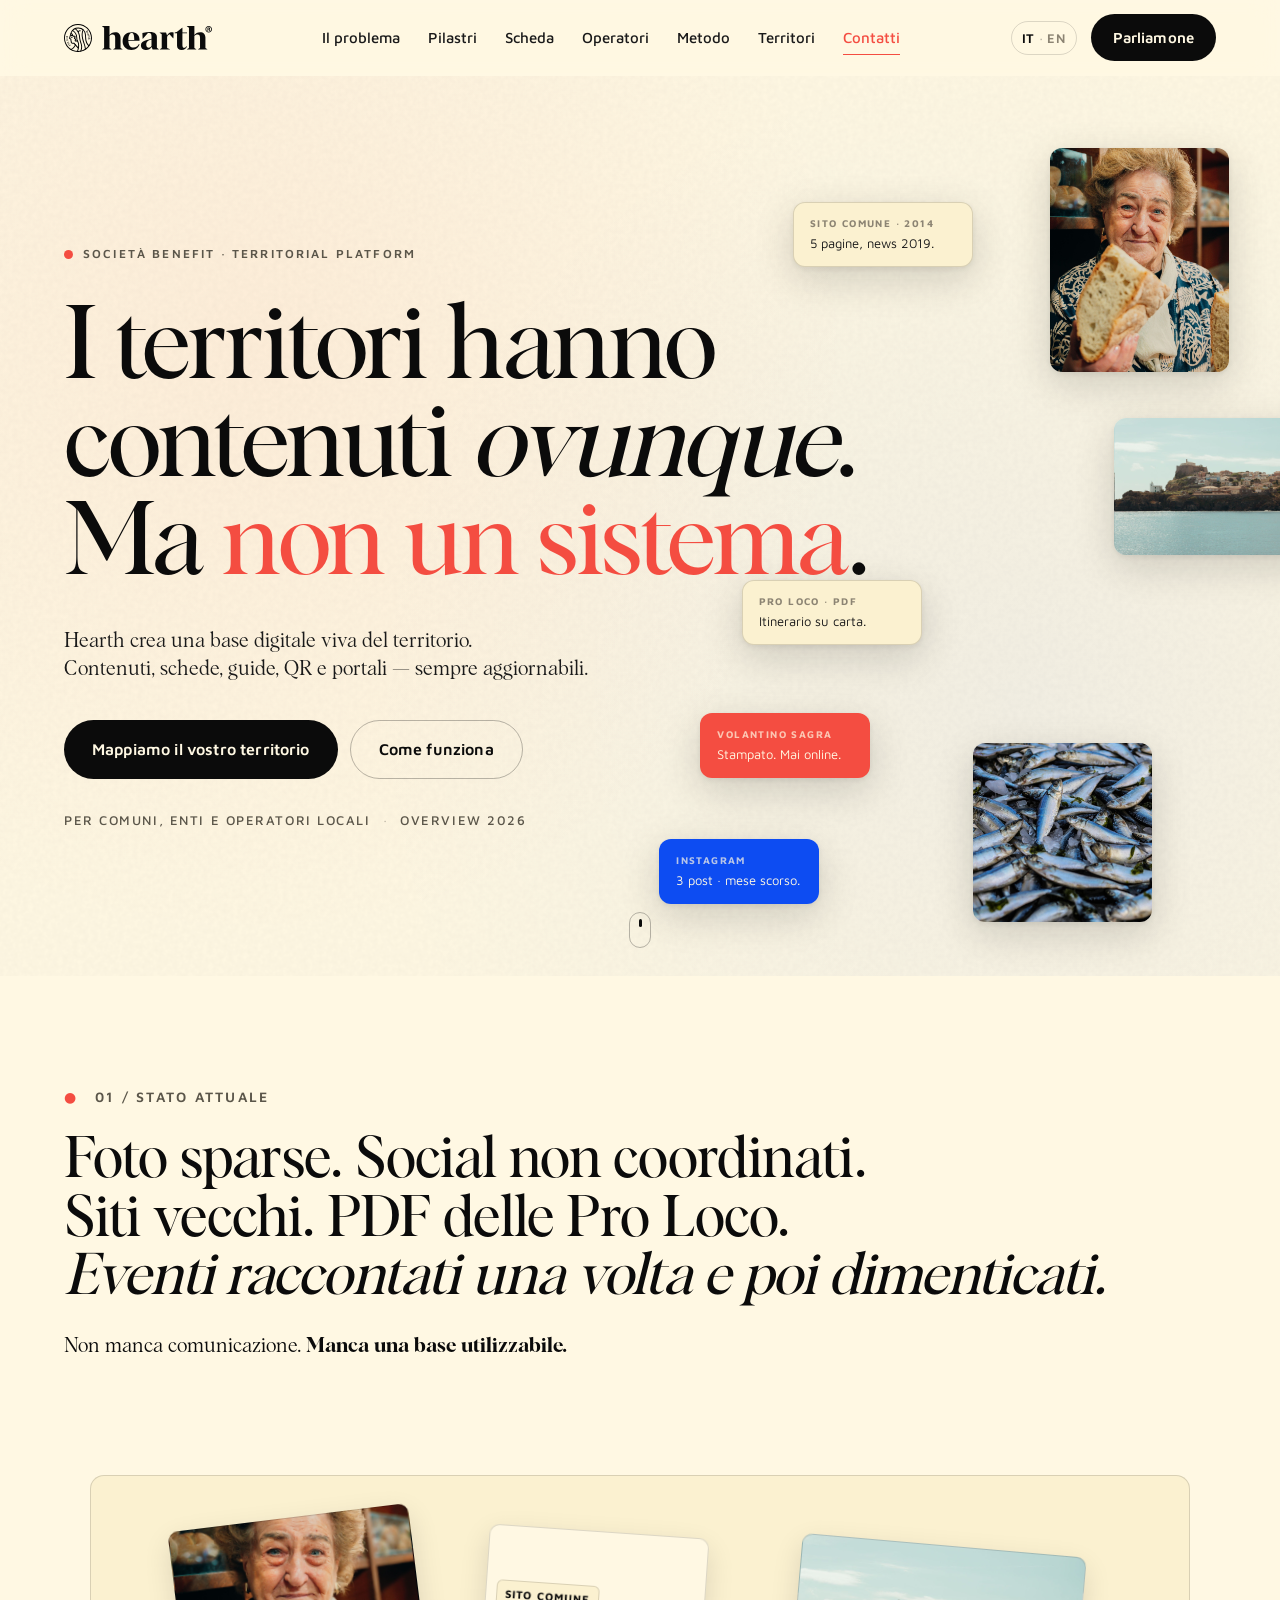
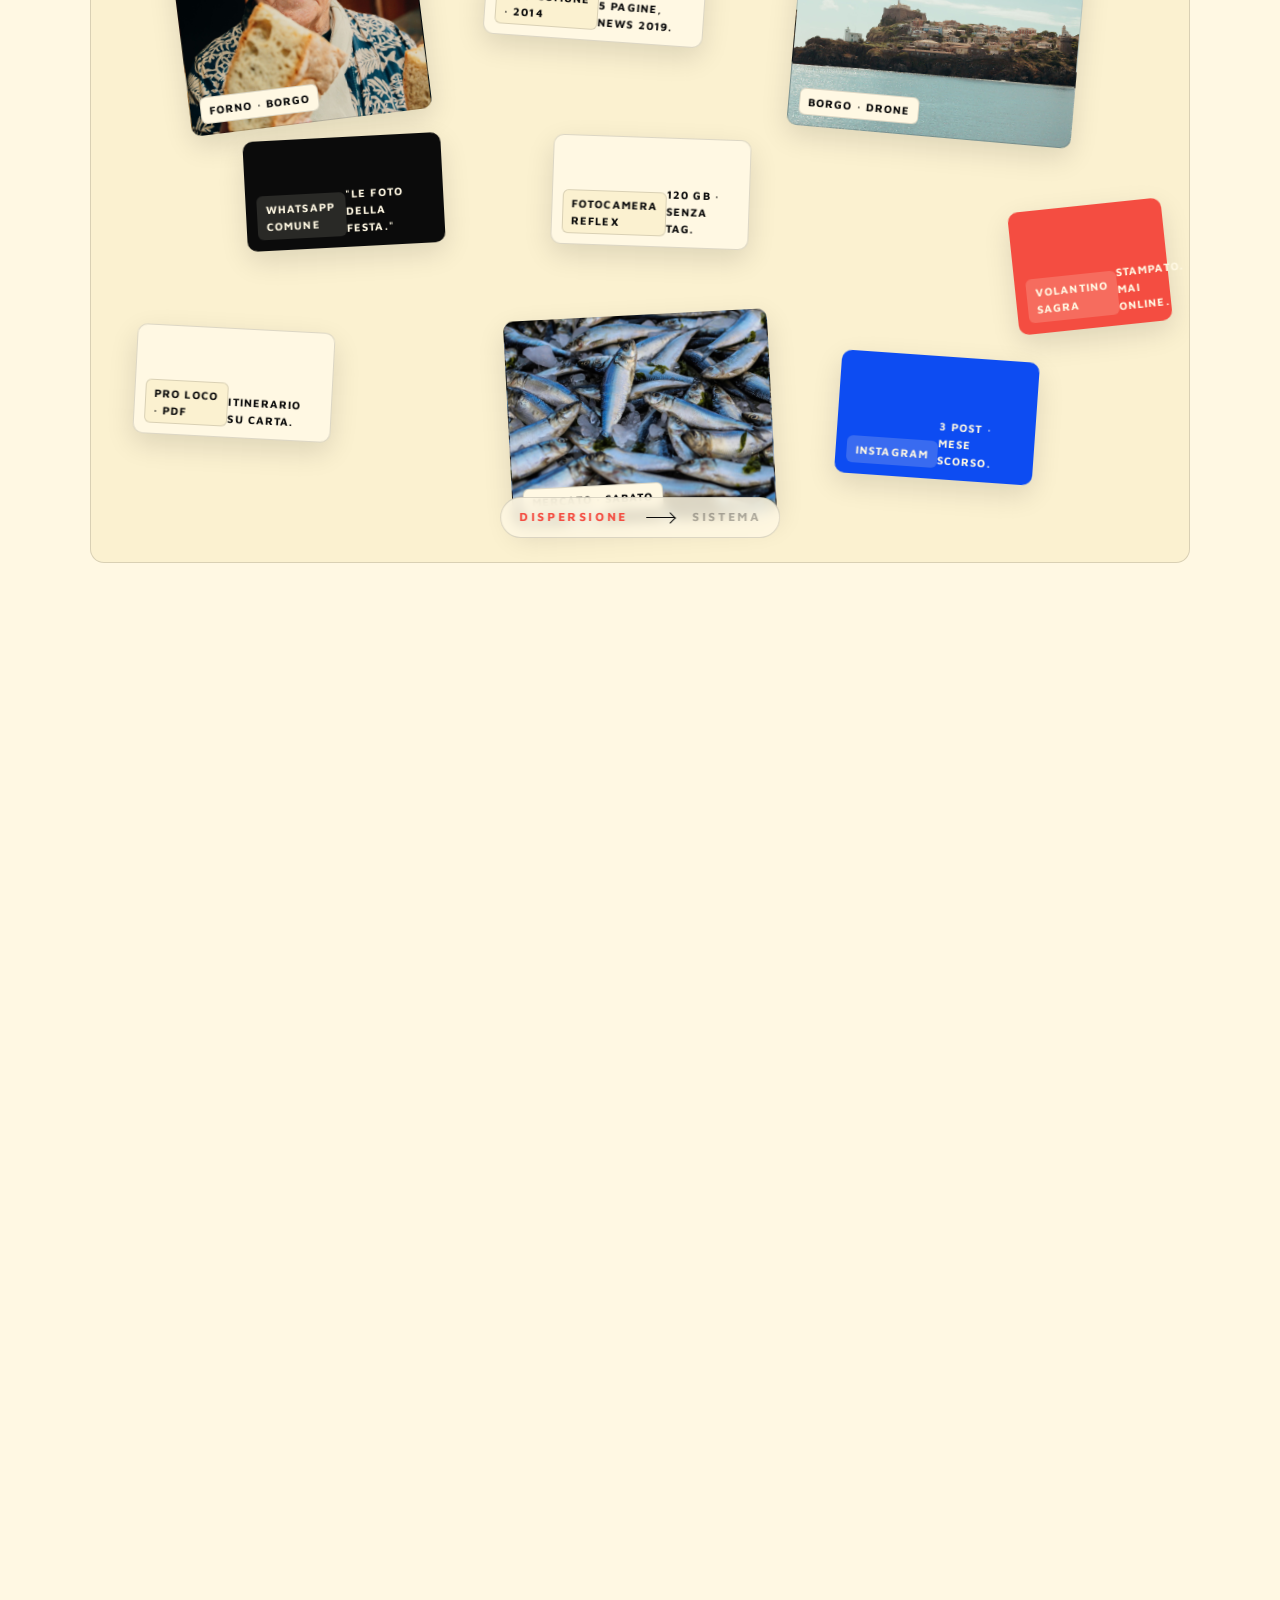
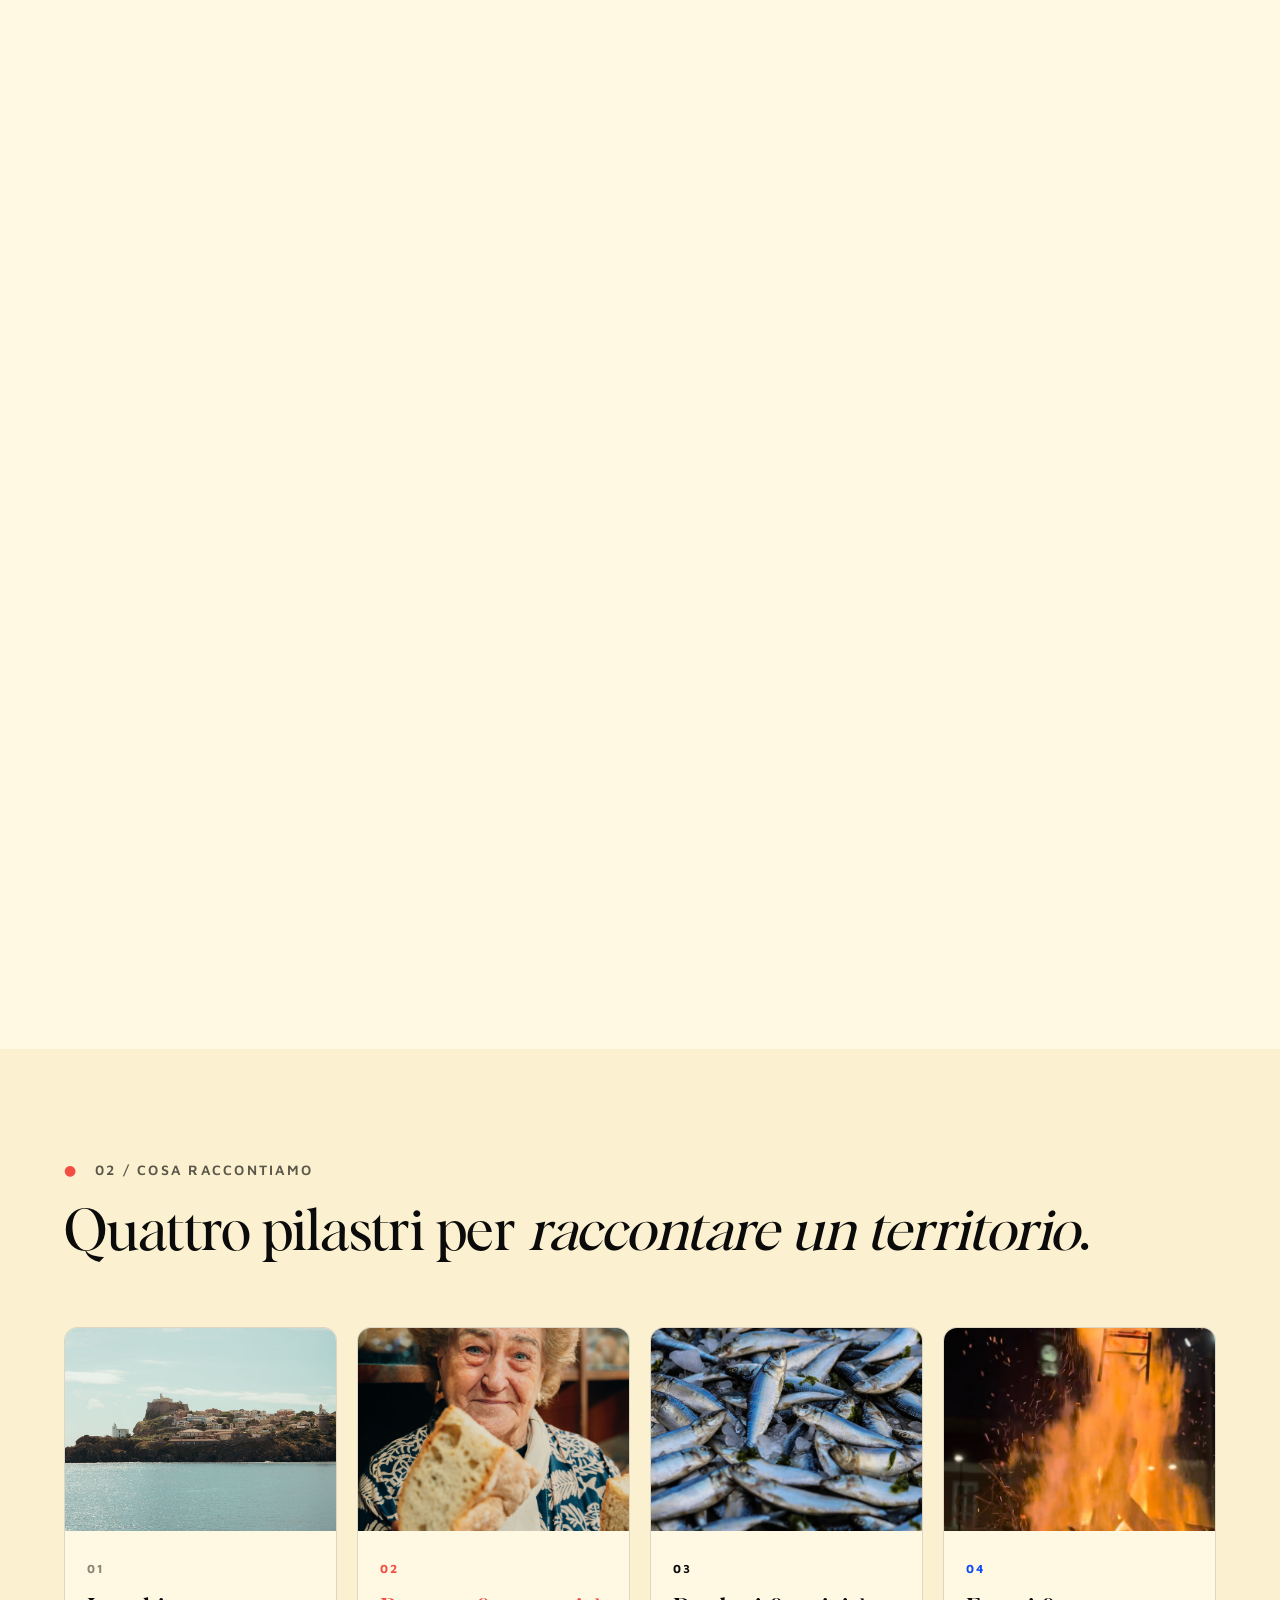
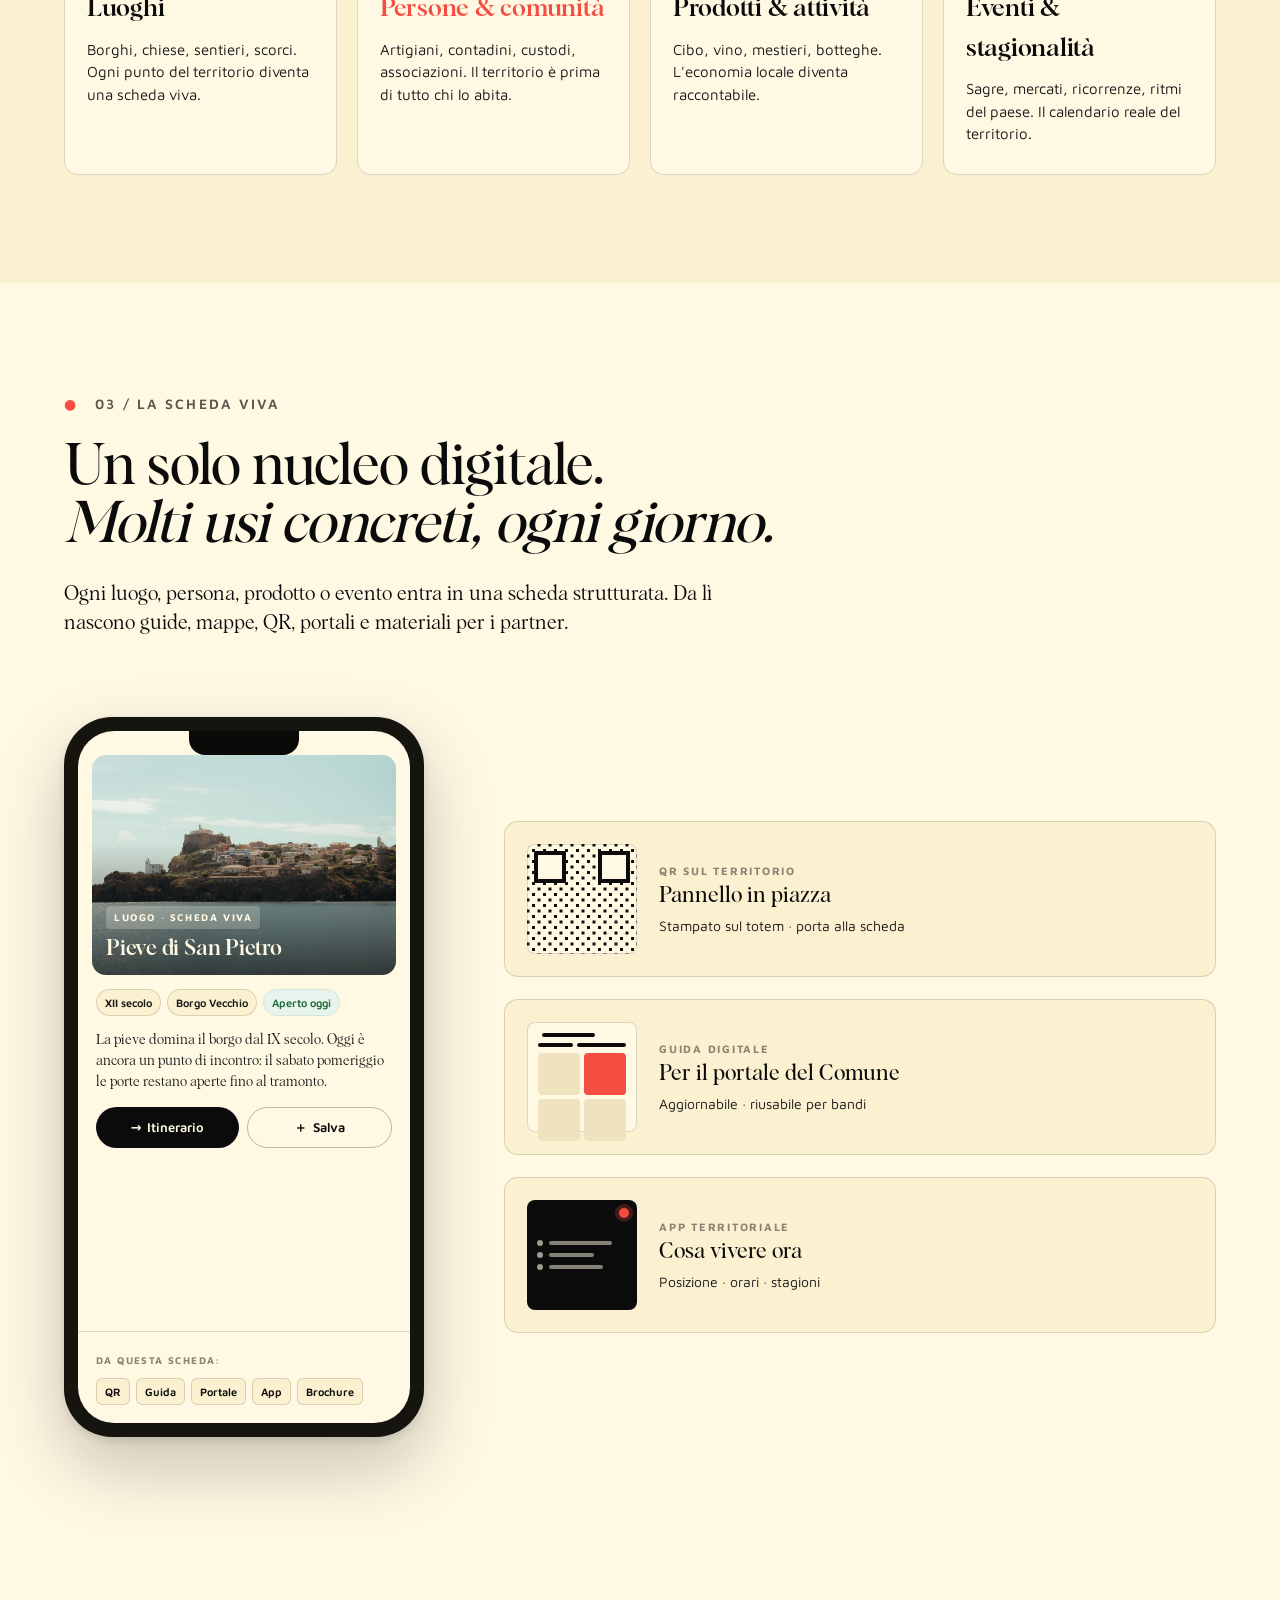
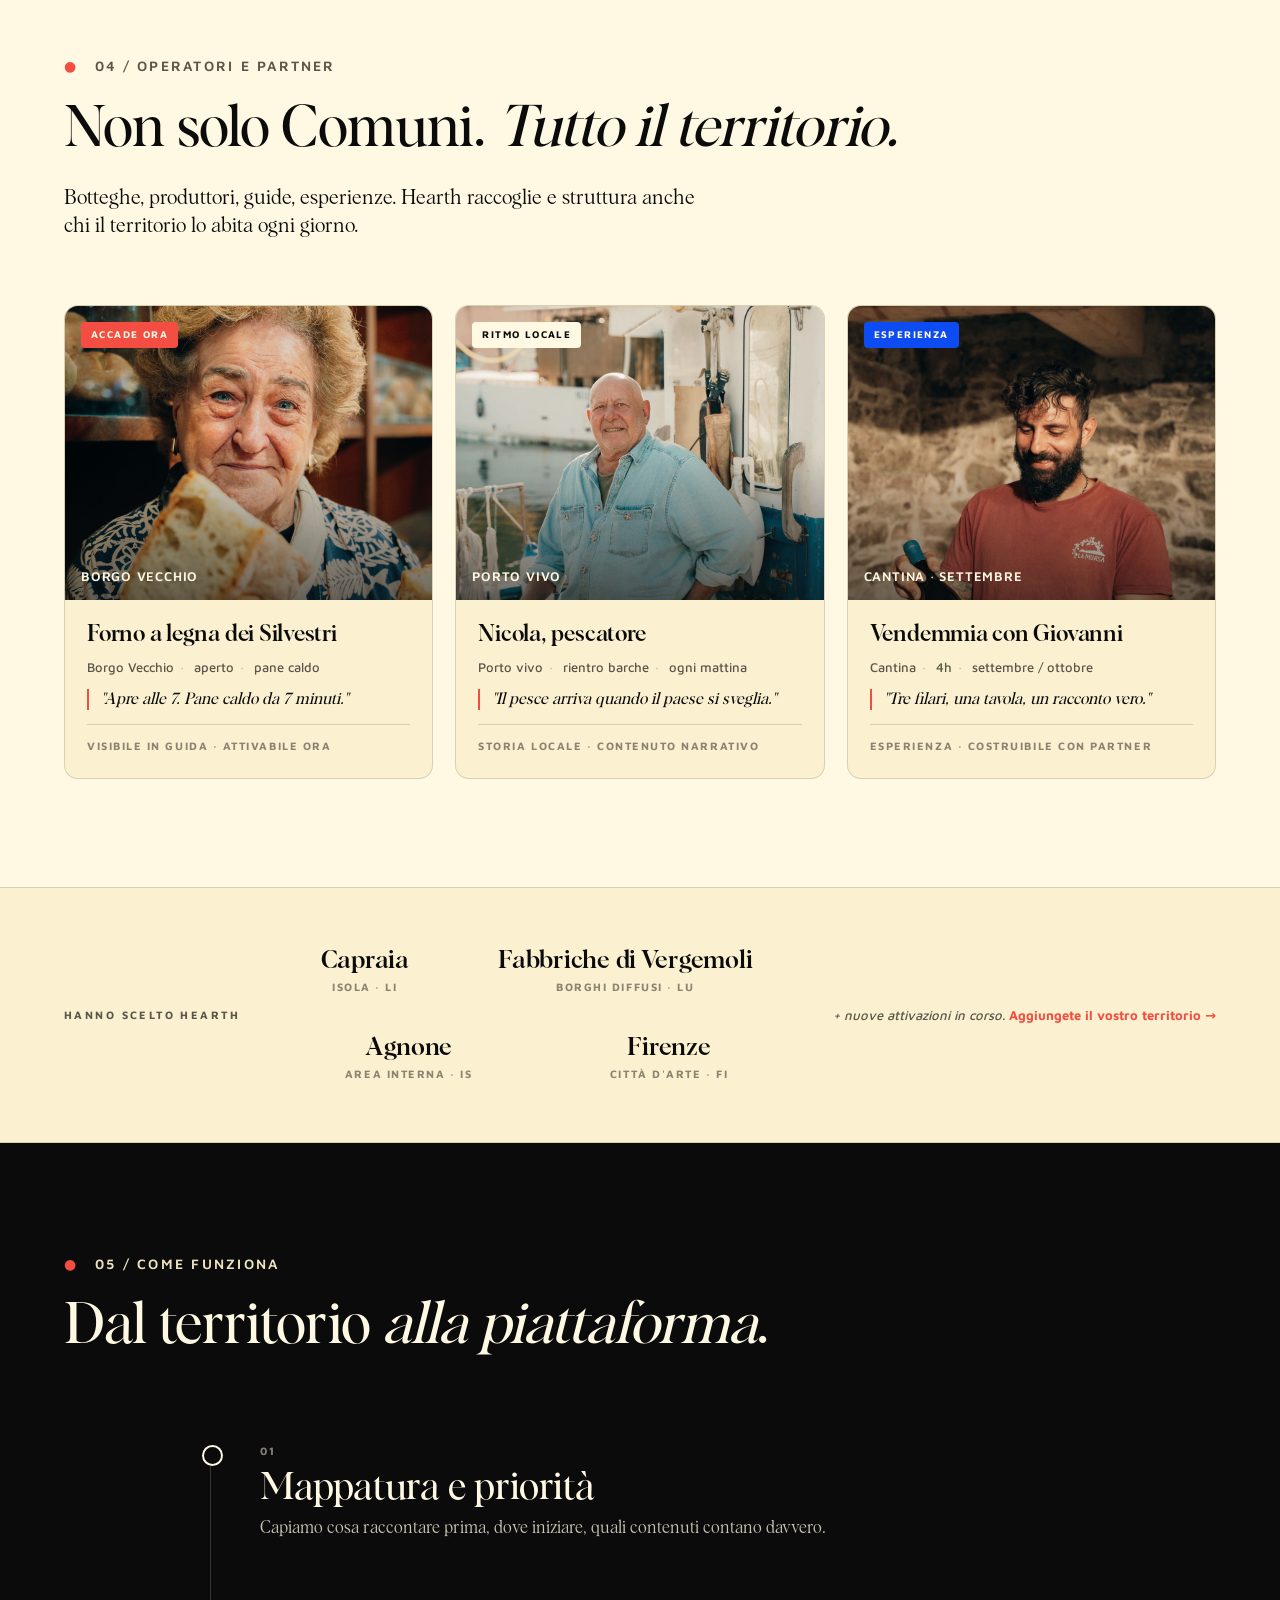
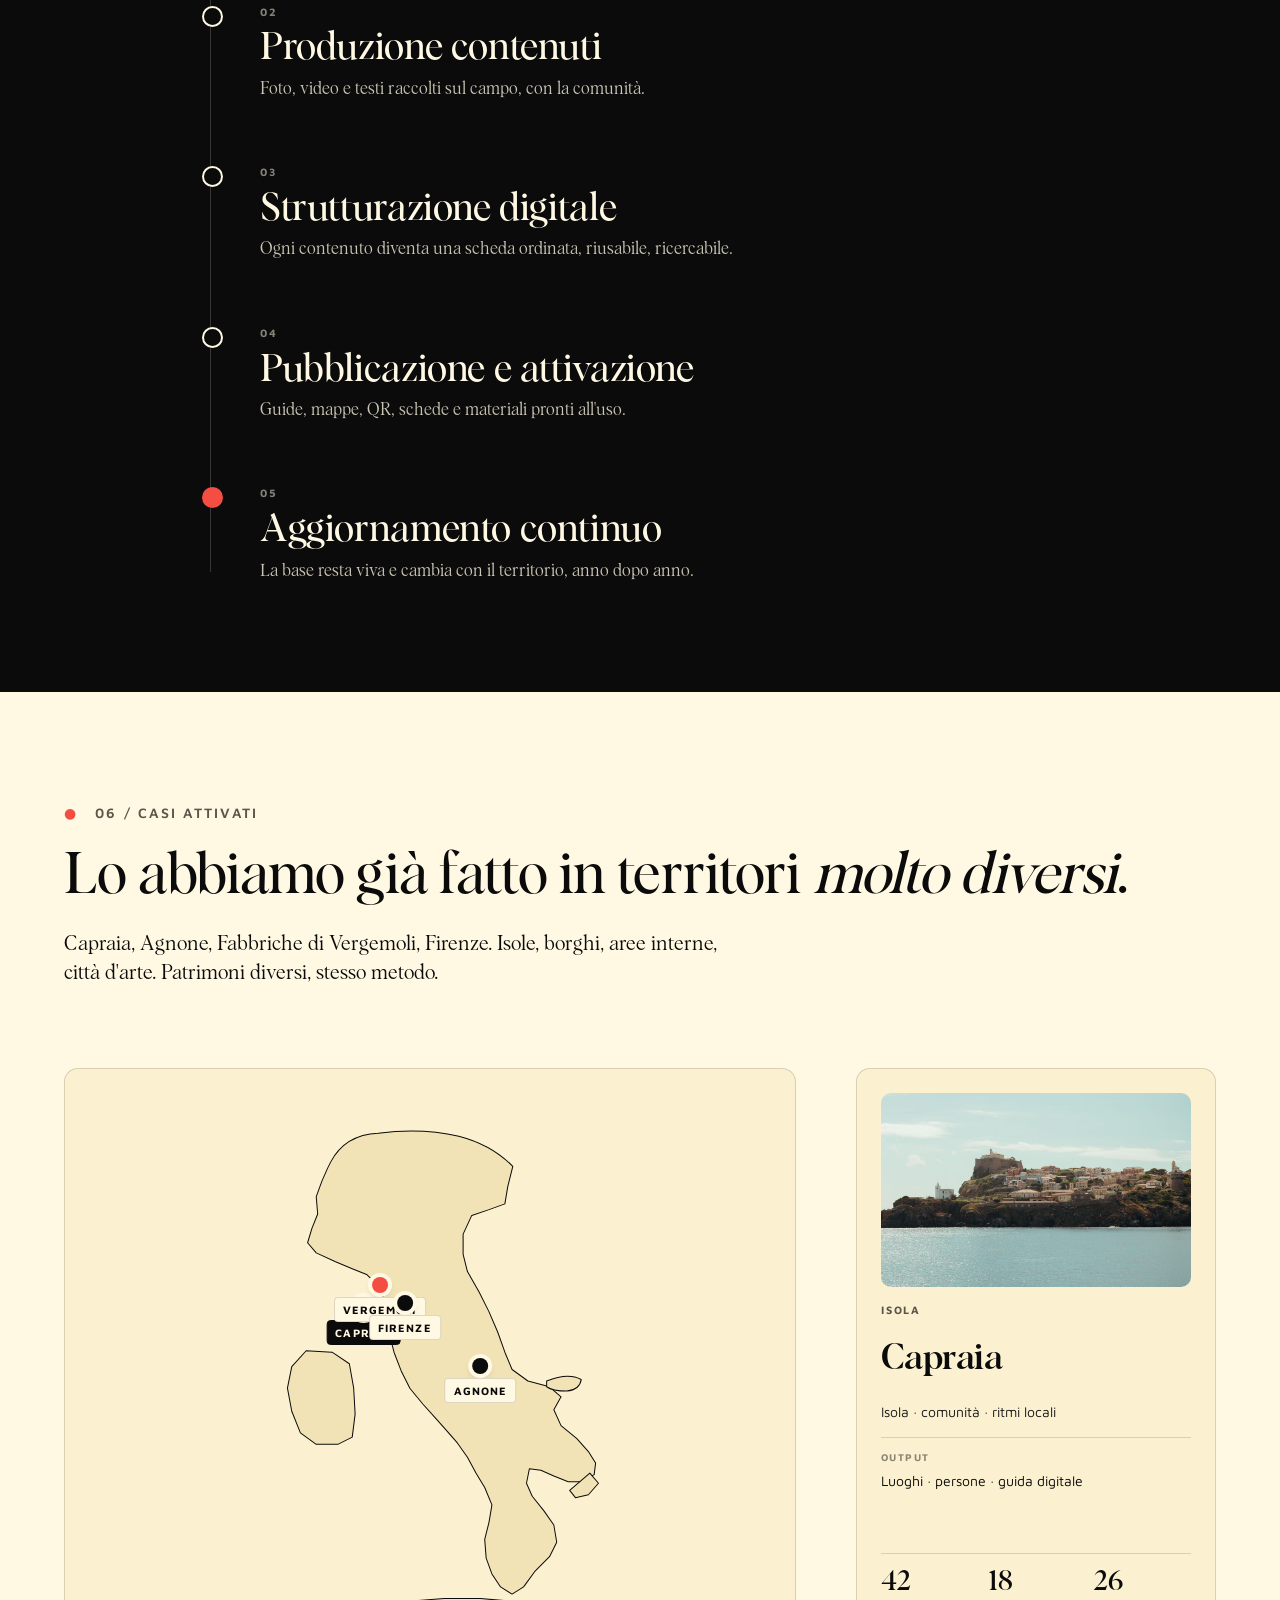
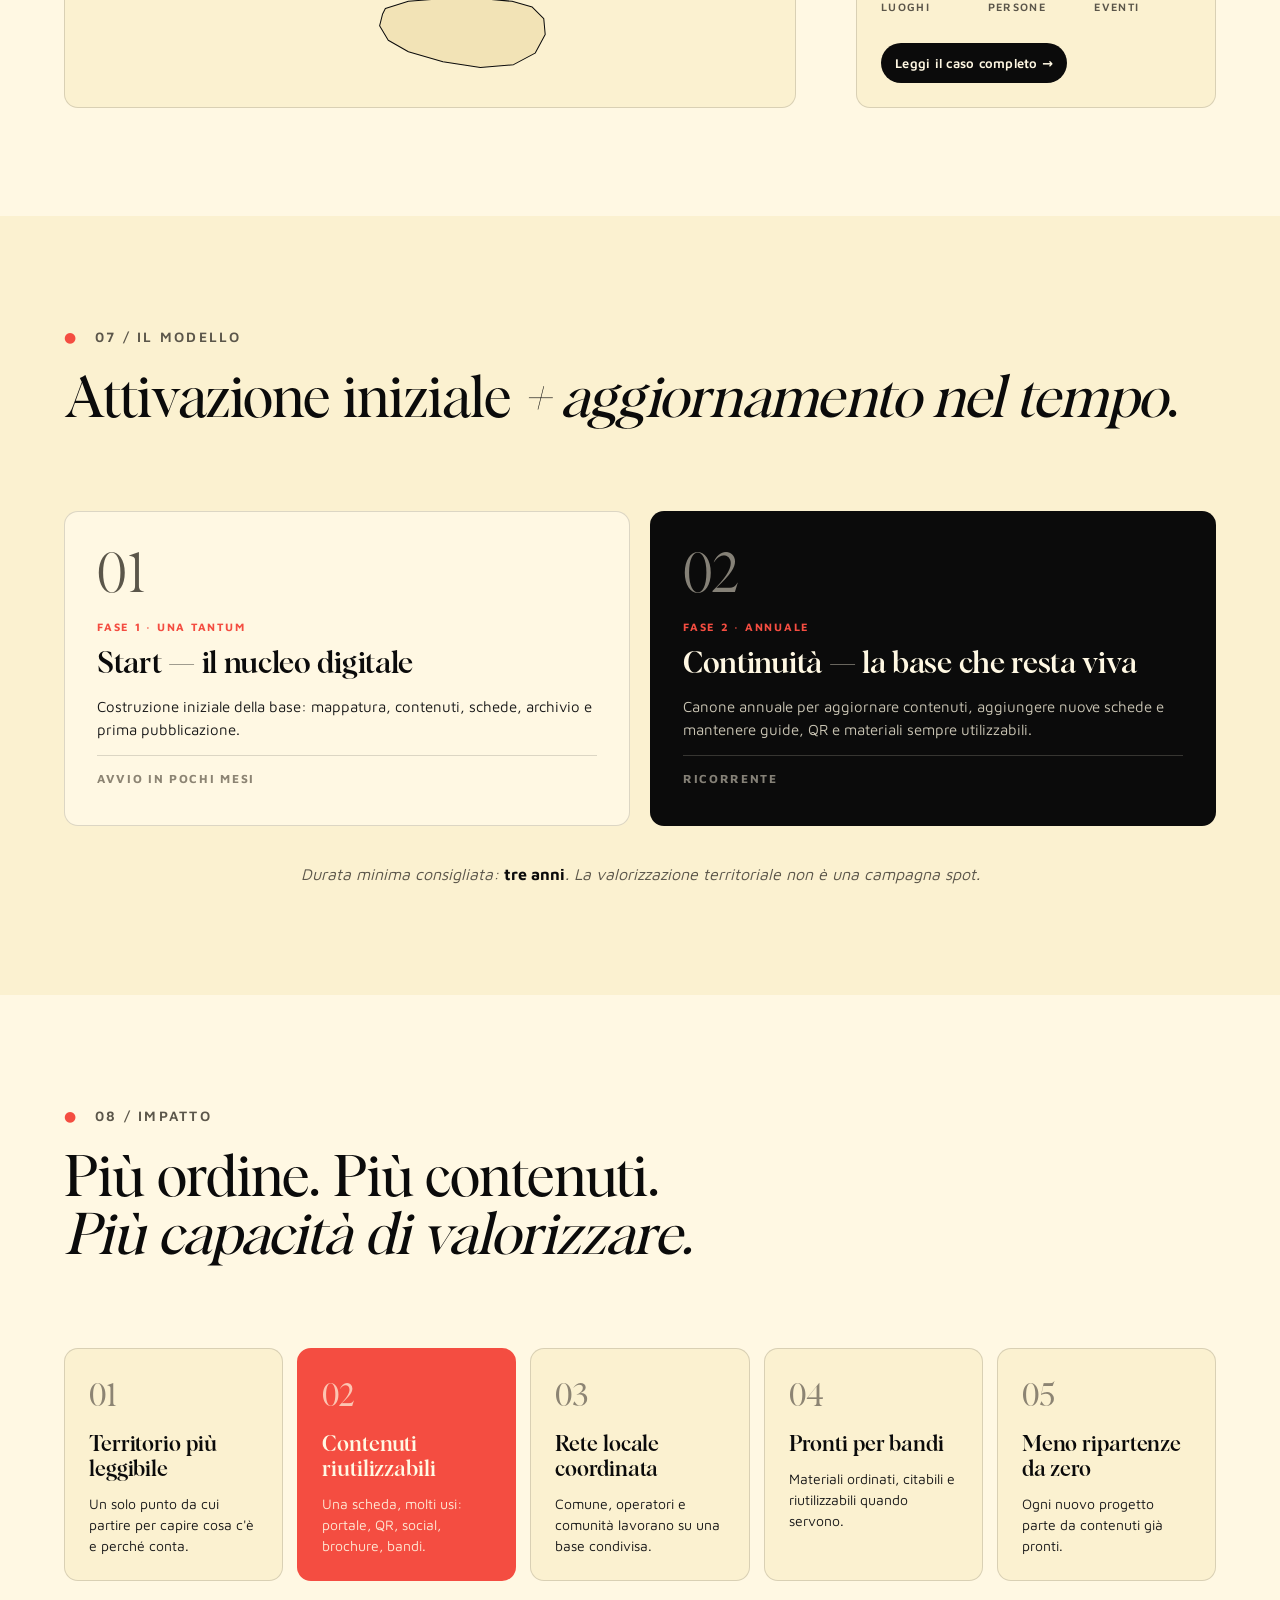
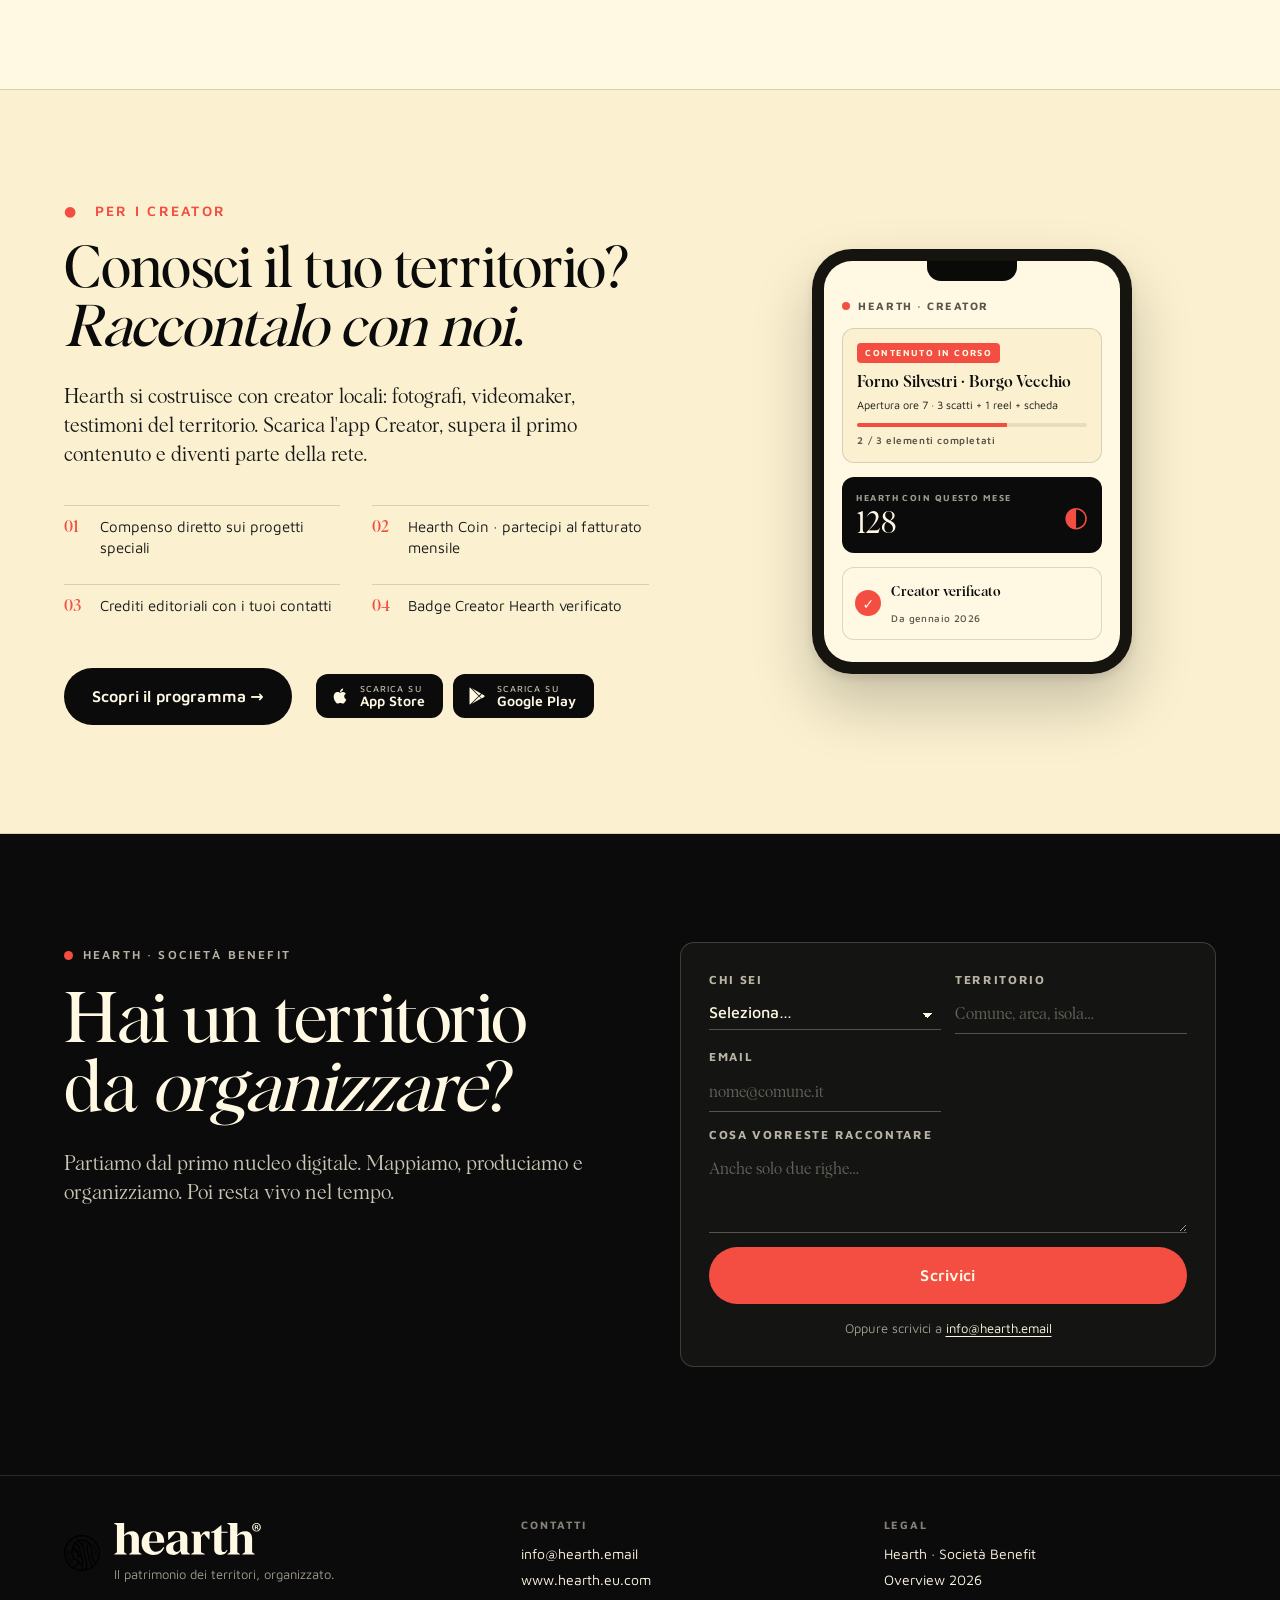
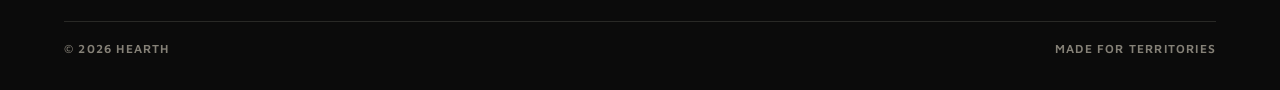
==== commit 516466bc: "WIP -  edit" ====
--- a/index.html
+++ b/index.html
@@ -13,16 +13,16 @@
 <meta property="og:site_name" content="Hearth" />
 <meta property="og:title" content="Hearth — Il patrimonio dei territori, organizzato." />
 <meta property="og:description" content="Una base digitale viva del territorio. Contenuti, schede, guide, QR e portali sempre aggiornabili." />
-<meta property="og:image" content="assets/borgo-drone.jpg" />
+<meta property="og:image" content="../assets/borgo-drone.jpg" />
 <meta property="og:locale" content="it_IT" />
 <meta property="og:locale:alternate" content="en_US" />
 <meta name="twitter:card" content="summary_large_image" />
 <meta name="twitter:title" content="Hearth — Il patrimonio dei territori, organizzato." />
 <meta name="twitter:description" content="Una base digitale viva del territorio." />
-<meta name="twitter:image" content="assets/borgo-drone.jpg" />
-
-<link rel="icon" type="image/svg+xml" href="assets/hearth-icon-circle.svg" />
-<link rel="apple-touch-icon" href="assets/hearth-icon-circle.svg" />
+<meta name="twitter:image" content="../assets/borgo-drone.jpg" />
+
+<link rel="icon" type="image/svg+xml" href="../assets/hearth-icon-circle.svg" />
+<link rel="apple-touch-icon" href="../assets/hearth-icon-circle.svg" />
 <link rel="preconnect" href="https://fonts.googleapis.com" />
 <link rel="preconnect" href="https://fonts.gstatic.com" crossorigin />
 <link href="https://fonts.googleapis.com/css2?family=Maven+Pro:wght@400;500;600;700;800&display=swap" rel="stylesheet" />
@@ -55,7 +55,7 @@
 <!-- ============= NAV ============= -->
 <header class="nav" id="nav">
   <a class="nav-brand" href="#top" aria-label="Hearth — torna in cima">
-    <img src="assets/hearth-icon-circle.svg" alt="" />
+    <img src="../assets/hearth-icon-circle.svg" alt="" />
     <span class="nav-word-img" role="img" aria-label="Hearth"></span>
   </a>
   <nav class="nav-links" id="navLinks" aria-label="Navigazione principale">
@@ -107,9 +107,9 @@
   </div>
   <!-- Scraps stage (decorative, scroll-parallaxed) -->
   <div class="hero-scraps" aria-hidden="true" id="heroScraps">
-    <div class="scrap photo s1" style="background-image:url('assets/forno-ivana.jpg')"></div>
-    <div class="scrap photo s2" style="background-image:url('assets/borgo-drone.jpg')"></div>
-    <div class="scrap photo s3" style="background-image:url('assets/mercato-pesce.jpg')"></div>
+    <div class="scrap photo s1" style="background-image:url('../assets/forno-ivana.jpg')"></div>
+    <div class="scrap photo s2" style="background-image:url('../assets/borgo-drone.jpg')"></div>
+    <div class="scrap photo s3" style="background-image:url('../assets/mercato-pesce.jpg')"></div>
     <div class="scrap note s4"><span class="lab">Sito Comune · 2014</span>5 pagine, news 2019.</div>
     <div class="scrap note red s5"><span class="lab">Volantino Sagra</span>Stampato. Mai online.</div>
     <div class="scrap note s6"><span class="lab">Pro Loco · PDF</span>Itinerario su carta.</div>
@@ -160,7 +160,7 @@
   </div>
   <div class="pillar-grid">
     <article class="pillar reveal" data-pillar="luoghi">
-      <div class="pillar-img" style="background-image:url('assets/borgo-drone.jpg')"></div>
+      <div class="pillar-img" style="background-image:url('../assets/borgo-drone.jpg')"></div>
       <div class="pillar-body">
         <span class="pillar-num">01</span>
         <h3 class="pillar-ttl" data-i18n="pillar_1_ttl">Luoghi</h3>
@@ -168,7 +168,7 @@
       </div>
     </article>
     <article class="pillar reveal red" data-pillar="persone">
-      <div class="pillar-img" style="background-image:url('assets/forno-ivana.jpg')"></div>
+      <div class="pillar-img" style="background-image:url('../assets/forno-ivana.jpg')"></div>
       <div class="pillar-body">
         <span class="pillar-num">02</span>
         <h3 class="pillar-ttl" data-i18n="pillar_2_ttl">Persone &amp; comunità</h3>
@@ -176,7 +176,7 @@
       </div>
     </article>
     <article class="pillar reveal ink" data-pillar="prodotti">
-      <div class="pillar-img" style="background-image:url('assets/mercato-pesce.jpg')"></div>
+      <div class="pillar-img" style="background-image:url('../assets/mercato-pesce.jpg')"></div>
       <div class="pillar-body">
         <span class="pillar-num">03</span>
         <h3 class="pillar-ttl" data-i18n="pillar_3_ttl">Prodotti &amp; attività</h3>
@@ -184,7 +184,7 @@
       </div>
     </article>
     <article class="pillar reveal blue" data-pillar="eventi">
-      <div class="pillar-img" style="background-image:url('assets/falo-sagra.jpg')"></div>
+      <div class="pillar-img" style="background-image:url('../assets/falo-sagra.jpg')"></div>
       <div class="pillar-body">
         <span class="pillar-num">04</span>
         <h3 class="pillar-ttl" data-i18n="pillar_4_ttl">Eventi &amp; stagionalità</h3>
@@ -213,7 +213,7 @@
       <div class="phone-notch"></div>
       <div class="phone-screen">
         <div class="ph-bar"><span></span><span></span><span></span></div>
-        <div class="ph-hero" style="background-image:url('assets/borgo-drone.jpg')">
+        <div class="ph-hero" style="background-image:url('../assets/borgo-drone.jpg')">
           <span class="ph-tag">Luogo · scheda viva</span>
           <span class="ph-name" id="phName">Pieve di San Pietro</span>
         </div>
@@ -291,7 +291,7 @@
 
   <div class="op-grid">
     <article class="op-card reveal">
-      <div class="op-img" style="background-image:url('assets/forno-ivana.jpg'); background-position: center 30%;">
+      <div class="op-img" style="background-image:url('../assets/forno-ivana.jpg'); background-position: center 30%;">
         <span class="op-pin red" data-i18n="op_1_pin">Accade ora</span>
         <span class="op-cap" data-i18n="op_1_cap">Borgo Vecchio</span>
       </div>
@@ -308,7 +308,7 @@
     </article>
 
     <article class="op-card reveal">
-      <div class="op-img" style="background-image:url('assets/nicola-pescatore.jpg'); background-position: center 35%;">
+      <div class="op-img" style="background-image:url('../assets/nicola-pescatore.jpg'); background-position: center 35%;">
         <span class="op-pin" data-i18n="op_2_pin">Ritmo locale</span>
         <span class="op-cap" data-i18n="op_2_cap">Porto vivo</span>
       </div>
@@ -325,7 +325,7 @@
     </article>
 
     <article class="op-card reveal">
-      <div class="op-img" style="background-image:url('assets/anna-vendemmia.jpg'); background-position: center 30%;">
+      <div class="op-img" style="background-image:url('../assets/anna-vendemmia.jpg'); background-position: center 30%;">
         <span class="op-pin blue" data-i18n="op_3_pin">Esperienza</span>
         <span class="op-cap" data-i18n="op_3_cap">Cantina · settembre</span>
       </div>
@@ -556,7 +556,7 @@
       </div>
     </div>
     <aside class="map-detail" id="mapDetail">
-      <div class="md-img" id="mdImg" style="background-image:url('assets/borgo-drone.jpg')"></div>
+      <div class="md-img" id="mdImg" style="background-image:url('../assets/borgo-drone.jpg')"></div>
       <span class="md-tag" id="mdTag">Isola</span>
       <h3 class="md-name" id="mdName">Capraia</h3>
       <p class="md-type" id="mdType">Isola · comunità · ritmi locali</p>
@@ -731,7 +731,7 @@
 <footer class="footer">
   <div class="foot-grid">
     <div class="foot-brand">
-      <img src="assets/hearth-icon-circle.svg" alt="" />
+      <img src="../assets/hearth-icon-circle.svg" alt="" />
       <div>
         <div class="foot-word-img" role="img" aria-label="Hearth"></div>
         <div class="foot-sub" data-i18n="foot_sub">Il patrimonio dei territori, organizzato.</div>
--- a/landing.css
+++ b/landing.css
@@ -154,8 +154,8 @@
   display: inline-block;
   width: 110px; height: 24px;
   background-color: var(--ink);
-  -webkit-mask: url("assets/hearth-wordmark.svg") left center / contain no-repeat;
-          mask: url("assets/hearth-wordmark.svg") left center / contain no-repeat;
+  -webkit-mask: url("../assets/hearth-wordmark.svg") left center / contain no-repeat;
+          mask: url("../assets/hearth-wordmark.svg") left center / contain no-repeat;
 }
 .nav-links {
   display: flex; gap: 28px;
@@ -1024,8 +1024,8 @@
   display: inline-block;
   width: 150px; height: 32px;
   background-color: var(--cream);
-  -webkit-mask: url("assets/hearth-wordmark.svg") left center / contain no-repeat;
-          mask: url("assets/hearth-wordmark.svg") left center / contain no-repeat;
+  -webkit-mask: url("../assets/hearth-wordmark.svg") left center / contain no-repeat;
+          mask: url("../assets/hearth-wordmark.svg") left center / contain no-repeat;
 }
 .foot-sub { font-size: 13px; color: rgba(255,248,227,.6); margin-top: 2px; }
 .foot-cols {
@@ -1586,3 +1586,367 @@
   transition: background .2s ease, transform .15s ease;
 }
 .md-link:hover { background: var(--hearth-red); transform: translateY(-1px); }
+
+
+/* ============================================================
+   MOBILE POLISH — comprehensive < 768px / < 480px
+   Tighter type scale, horizontal rails for grids, snug padding.
+   ============================================================ */
+
+/* Reusable horizontal-rail primitive (mobile only — see media queries below) */
+.h-rail {
+  display: flex;
+  gap: 12px;
+  overflow-x: auto;
+  scroll-snap-type: x mandatory;
+  -webkit-overflow-scrolling: touch;
+  scrollbar-width: none;
+  padding-bottom: 4px;
+}
+.h-rail::-webkit-scrollbar { display: none; }
+.h-rail > * {
+  scroll-snap-align: start;
+  flex: 0 0 auto;
+}
+
+@media (max-width: 768px) {
+  :root {
+    --pad: 18px;
+    --section-py: 56px;
+    --t-h2: clamp(26px, 7vw, 36px);
+    --t-h3: 19px;
+    --t-lead: 15px;
+    --t-body: 15px;
+    --t-eyebrow: 11px;
+  }
+
+  /* NAV */
+  .nav { padding: 10px var(--pad); gap: 10px; }
+  .nav-actions { gap: 8px; }
+  .lang-toggle { padding: 4px 8px; font-size: 11px; }
+  .nav-burger { width: 34px; height: 34px; }
+  .nav-brand img { width: 24px; height: 24px; }
+  .nav-word-img { width: 86px; height: 18px; }
+
+  /* Section frame */
+  .section { padding: var(--section-py) var(--pad); }
+  .eyebrow { font-size: 11px; margin-bottom: 16px; letter-spacing: 0.14em; }
+  .h-display { font-size: clamp(28px, 8vw, 40px); line-height: 1.05; }
+  .h-display.sm { font-size: clamp(24px, 7vw, 34px); line-height: 1.08; }
+  .lead { font-size: 15px; line-height: 1.5; margin-top: 16px; }
+
+  /* HERO — declutter, hide all scraps, smaller padding */
+  .hero {
+    min-height: auto;
+    padding: 40px var(--pad) 48px;
+  }
+  .hero-mark { margin-bottom: 18px; font-size: 10px; letter-spacing: 0.14em; }
+  .hero-title {
+    font-size: clamp(32px, 9vw, 44px);
+    line-height: 1.02;
+    margin: 0 0 18px;
+    letter-spacing: -0.02em;
+  }
+  .hero-lead {
+    font-size: 15px; line-height: 1.5;
+    margin: 0 0 22px;
+  }
+  .hero-cta {
+    flex-direction: column; align-items: stretch;
+    gap: 8px; margin-bottom: 20px;
+  }
+  .hero-cta .btn-primary.lg, .hero-cta .btn-ghost.lg {
+    width: 100%; padding: 13px 18px; font-size: 14px;
+  }
+  .hero-meta { font-size: 10px; gap: 8px; flex-wrap: wrap; letter-spacing: 0.1em; }
+  .hero-scroll { display: none; }
+  /* Scraps off on mobile — they crowd the title */
+  .hero-scraps { display: none !important; }
+
+  /* PROBLEMA — shorter scrub, taller frame for mobile */
+  .problema .h-display { font-size: clamp(24px, 7vw, 34px); line-height: 1.08; }
+  .problema .lead { font-size: 15px; margin-top: 14px; }
+  .scrub-stage { margin-top: 28px; height: 180vh; }
+  .scrub-track { top: 12vh; height: 72vh; }
+  .scrub-frame { aspect-ratio: 3/4; width: 100%; }
+  .chaos-grid .item {
+    font-size: 9px; letter-spacing: 0.06em;
+    padding: 6px;
+  }
+  .chaos-grid .item .lab {
+    padding: 2px 5px; font-size: 9px;
+  }
+  .scrub-caption {
+    font-size: 9px; letter-spacing: 0.12em;
+    padding: 6px 12px; gap: 8px;
+    bottom: 12px;
+  }
+  .scrub-caption .cap-arrow { width: 14px; }
+
+  /* PILASTRI — horizontal scroll rail */
+  .pillar-grid {
+    display: flex;
+    grid-template-columns: none;
+    gap: 12px;
+    margin-top: 24px;
+    overflow-x: auto;
+    scroll-snap-type: x mandatory;
+    -webkit-overflow-scrolling: touch;
+    scrollbar-width: none;
+    padding: 4px var(--pad) 4px var(--pad);
+    margin-left: calc(-1 * var(--pad));
+    margin-right: calc(-1 * var(--pad));
+  }
+  .pillar-grid::-webkit-scrollbar { display: none; }
+  .pillar {
+    flex: 0 0 78%;
+    scroll-snap-align: start;
+    max-width: 280px;
+  }
+  .pillar-img { aspect-ratio: 4/3; }
+  .pillar-body { padding: 16px 16px 18px; }
+  .pillar-num { font-size: 11px; margin-bottom: 6px; }
+  .pillar-ttl { font-size: 19px; margin-bottom: 6px; }
+  .pillar p { font-size: 13.5px; line-height: 1.45; }
+
+  /* SCHEDA — phone shrink + outputs as horizontal rail */
+  .scheda-stage {
+    grid-template-columns: 1fr;
+    gap: 28px; margin-top: 28px;
+  }
+  .phone-frame {
+    width: 280px; height: 560px;
+    transform: none;
+    padding: 11px;
+    border-radius: 38px;
+  }
+  .phone-notch { width: 90px; height: 18px; }
+  .phone-screen { border-radius: 28px; }
+  .ph-hero { height: 160px; margin: 0 10px; }
+  .ph-name { font-size: 18px; }
+  .ph-body { font-size: 12.5px; padding: 8px 14px 10px; line-height: 1.45; }
+  .ph-meta-row { padding: 10px 14px 4px; gap: 4px; }
+  .ph-meta-row .chip { font-size: 10px; padding: 3px 7px; }
+  .ph-actions { padding: 0 14px 10px; }
+  .ph-actions .ph-btn { font-size: 11px; padding: 7px 10px; }
+  .ph-foot { padding: 10px 14px 14px; }
+  .ph-foot .lab { font-size: 9px; }
+  .ph-foot-tags span { font-size: 10px; padding: 3px 6px; }
+
+  .outputs {
+    display: flex;
+    gap: 12px;
+    overflow-x: auto;
+    scroll-snap-type: x mandatory;
+    -webkit-overflow-scrolling: touch;
+    scrollbar-width: none;
+    padding: 4px var(--pad);
+    margin-left: calc(-1 * var(--pad));
+    margin-right: calc(-1 * var(--pad));
+  }
+  .outputs::-webkit-scrollbar { display: none; }
+  .op {
+    flex: 0 0 78%;
+    max-width: 280px;
+    scroll-snap-align: start;
+    grid-template-columns: 64px 1fr;
+    gap: 14px; padding: 14px;
+  }
+  .op .lab { font-size: 10px; }
+  .op .ttl { font-size: 16px; line-height: 1.2; }
+  .op .meta { font-size: 12px; margin-top: 4px; }
+  .qr-mini, .guide-mini, .app-mini { width: 64px; height: 64px; }
+
+  /* OPERATORI — horizontal scroll rail */
+  .op-grid {
+    display: flex;
+    grid-template-columns: none;
+    gap: 12px;
+    margin-top: 24px;
+    overflow-x: auto;
+    scroll-snap-type: x mandatory;
+    -webkit-overflow-scrolling: touch;
+    scrollbar-width: none;
+    padding: 4px var(--pad);
+    margin-left: calc(-1 * var(--pad));
+    margin-right: calc(-1 * var(--pad));
+  }
+  .op-grid::-webkit-scrollbar { display: none; }
+  .op-grid > .op-card {
+    flex: 0 0 80%;
+    max-width: 300px;
+    scroll-snap-align: start;
+    grid-column: auto !important;
+  }
+  .op-card .op-img { aspect-ratio: 5/4; }
+  .op-pin { font-size: 9px; padding: 4px 8px; }
+  .op-cap { font-size: 11px; }
+  .op-body { padding: 16px 16px 18px; gap: 6px; }
+  .op-ttl { font-size: 18px; line-height: 1.18; }
+  .op-quote { font-size: 13.5px; padding-left: 10px; line-height: 1.35; }
+  .op-meta { font-size: 12px; }
+  .op-tag { font-size: 10px; padding-top: 10px; }
+
+  /* TRUST */
+  .trust { padding: 32px var(--pad); }
+  .trust-band { gap: 16px; }
+  .trust-marks { gap: 14px 22px; }
+  .trust-mark .tm-name { font-size: 16px; }
+  .trust-mark .tm-sub { font-size: 9px; letter-spacing: 0.1em; }
+  .trust-foot { font-size: 12px; }
+  .trust-lab { font-size: 10px; letter-spacing: 0.18em; }
+
+  /* METODO timeline */
+  .timeline { margin-top: 32px; }
+  .timeline::before { left: 14px; top: 8px; }
+  .timeline .step { padding: 0 0 28px 44px; }
+  .timeline .step::before { left: 6px; top: 4px; width: 13px; height: 13px; border-width: 1.5px; }
+  .timeline .step-ttl { font-size: 20px; line-height: 1.12; margin: 4px 0 6px; }
+  .timeline .step p { font-size: 14px; line-height: 1.45; }
+  .timeline .step-num { font-size: 10px; }
+
+  /* TERRITORI map */
+  .map-stage { gap: 16px; margin-top: 28px; }
+  .map-canvas { min-height: 280px; padding: 12px; }
+  .map-frame { max-width: 200px; }
+  .map-pin .pin-label {
+    font-size: 9px; padding: 2px 6px; letter-spacing: 0.04em;
+  }
+  .map-pin .pin-dot {
+    width: 12px; height: 12px;
+    box-shadow: 0 0 0 3px var(--cream), 0 2px 5px rgba(11,11,11,.2);
+  }
+  .map-detail { padding: 16px; gap: 10px; }
+  .md-img { aspect-ratio: 16/9; }
+  .md-tag { font-size: 10px; }
+  .md-name { font-size: 26px; }
+  .md-type { font-size: 12.5px; }
+  .md-out { font-size: 13px; padding-top: 10px; }
+  .md-out .lab { font-size: 9px; }
+  .md-stats { gap: 6px; padding-top: 12px; }
+  .md-stats .k { font-size: 22px; }
+  .md-stats .v { font-size: 9px; letter-spacing: 0.1em; }
+  .md-link { font-size: 12px; padding: 8px 12px; }
+
+  /* MODELLO */
+  .model-grid { gap: 12px; margin-top: 32px; }
+  .model-card { padding: 22px 18px; gap: 8px; }
+  .m-num { font-size: 38px; }
+  .m-tag { font-size: 10px; }
+  .m-ttl { font-size: 21px; line-height: 1.12; }
+  .model-card p { font-size: 13.5px; line-height: 1.5; }
+  .m-foot { font-size: 11px; padding-top: 10px; }
+  .model-foot { font-size: 13px; margin-top: 20px; padding: 0 8px; }
+
+  /* IMPATTO — horizontal scroll rail */
+  .impact-grid {
+    display: flex;
+    grid-template-columns: none;
+    gap: 12px;
+    margin-top: 32px;
+    overflow-x: auto;
+    scroll-snap-type: x mandatory;
+    -webkit-overflow-scrolling: touch;
+    scrollbar-width: none;
+    padding: 4px var(--pad);
+    margin-left: calc(-1 * var(--pad));
+    margin-right: calc(-1 * var(--pad));
+  }
+  .impact-grid::-webkit-scrollbar { display: none; }
+  .impact-grid > .impact {
+    flex: 0 0 74%;
+    max-width: 260px;
+    scroll-snap-align: start;
+    padding: 18px;
+  }
+  .impact h3 { font-size: 17px; line-height: 1.2; }
+  .impact p { font-size: 13px; line-height: 1.45; }
+  .i-num { font-size: 24px; }
+
+  /* CREATOR GANCIO */
+  .creator-gancio { padding: 48px var(--pad); }
+  .cg-inner { gap: 32px; }
+  .cg-title { font-size: clamp(26px, 7.5vw, 38px); line-height: 1.06; margin-bottom: 16px; }
+  .cg-lead { font-size: 14.5px; margin: 0 0 22px; line-height: 1.5; }
+  .cg-benefits { gap: 0; margin-bottom: 24px; grid-template-columns: 1fr; }
+  .cg-b { font-size: 13.5px; padding: 10px 0; gap: 12px; }
+  .cg-b-n { font-size: 14px; }
+  .cg-cta { gap: 14px; flex-direction: column; align-items: stretch; }
+  .cg-cta .btn-primary.lg { width: 100%; padding: 13px 18px; font-size: 14px; }
+  .cg-stores { width: 100%; gap: 8px; }
+  .cg-store { flex: 1; padding: 9px 12px 9px 10px; }
+  .cg-store strong { font-size: 12.5px; }
+  .cg-store small { font-size: 8px; }
+  .cg-phone { width: 260px; }
+  .cg-phone-screen { padding: 28px 12px 16px; gap: 10px; }
+  .cg-task h4 { font-size: 14px; }
+  .cg-task p { font-size: 10.5px; }
+  .cg-coins-n { font-size: 24px; }
+  .cg-coins-lab { font-size: 8px; }
+  .cg-badge strong { font-size: 13px; }
+  .cg-badge small { font-size: 9.5px; }
+
+  /* CONTATTI */
+  .contatti { padding: 48px var(--pad); }
+  .contatti-grid { gap: 28px; }
+  .closing-title { font-size: clamp(28px, 8vw, 44px); line-height: 1.02; }
+  .contatti .lead { font-size: 15px; }
+  .contatti-form { padding: 18px 16px; gap: 12px; grid-template-columns: 1fr; }
+  .contatti-form label { font-size: 10px; }
+  .contatti-form input,
+  .contatti-form select,
+  .contatti-form textarea { font-size: 14.5px; }
+  .form-note { font-size: 12px; }
+
+  /* FOOTER */
+  .footer { padding: 28px var(--pad) 20px; }
+  .foot-grid { gap: 20px; grid-template-columns: 1fr; }
+  .foot-cols { gap: 18px; }
+  .foot-brand img { width: 28px; height: 28px; }
+  .foot-word-img { width: 100px; height: 22px; }
+  .foot-sub { font-size: 12px; }
+  .foot-h { font-size: 10px; }
+  .foot-cols > div, .foot-cols a { font-size: 13px; }
+  .foot-bottom {
+    flex-direction: column; gap: 6px;
+    align-items: flex-start;
+    padding-top: 14px; margin-top: 20px;
+    font-size: 10px;
+  }
+}
+
+/* Phone narrow — iPhone SE and below */
+@media (max-width: 420px) {
+  .hero-title { font-size: clamp(28px, 8.5vw, 38px); }
+
+  .pillar { flex-basis: 82%; }
+  .op-grid > .op-card { flex-basis: 84%; }
+  .impact-grid > .impact { flex-basis: 78%; }
+  .outputs > .op { flex-basis: 84%; }
+
+  .phone-frame { width: 264px; height: 528px; }
+  .ph-hero { height: 150px; }
+
+  .map-frame { max-width: 180px; }
+  .map-pin .pin-label { display: none; }
+  .map-pin.active .pin-label {
+    display: inline-block;
+    position: absolute; bottom: -22px; left: 50%;
+    transform: translateX(-50%);
+    background: var(--ink); color: var(--cream); border-color: var(--ink);
+  }
+
+  .cg-phone { width: 240px; }
+  .cg-stores { flex-direction: column; }
+  .cg-store { width: 100%; }
+
+  .foot-cols { grid-template-columns: 1fr; gap: 14px; }
+
+  .trust-marks { gap: 12px 18px; }
+  .trust-band { grid-template-columns: 1fr; }
+}
+
+/* Prevent any horizontal overflow safety net */
+@media (max-width: 768px) {
+  html, body { overflow-x: hidden; max-width: 100vw; }
+}
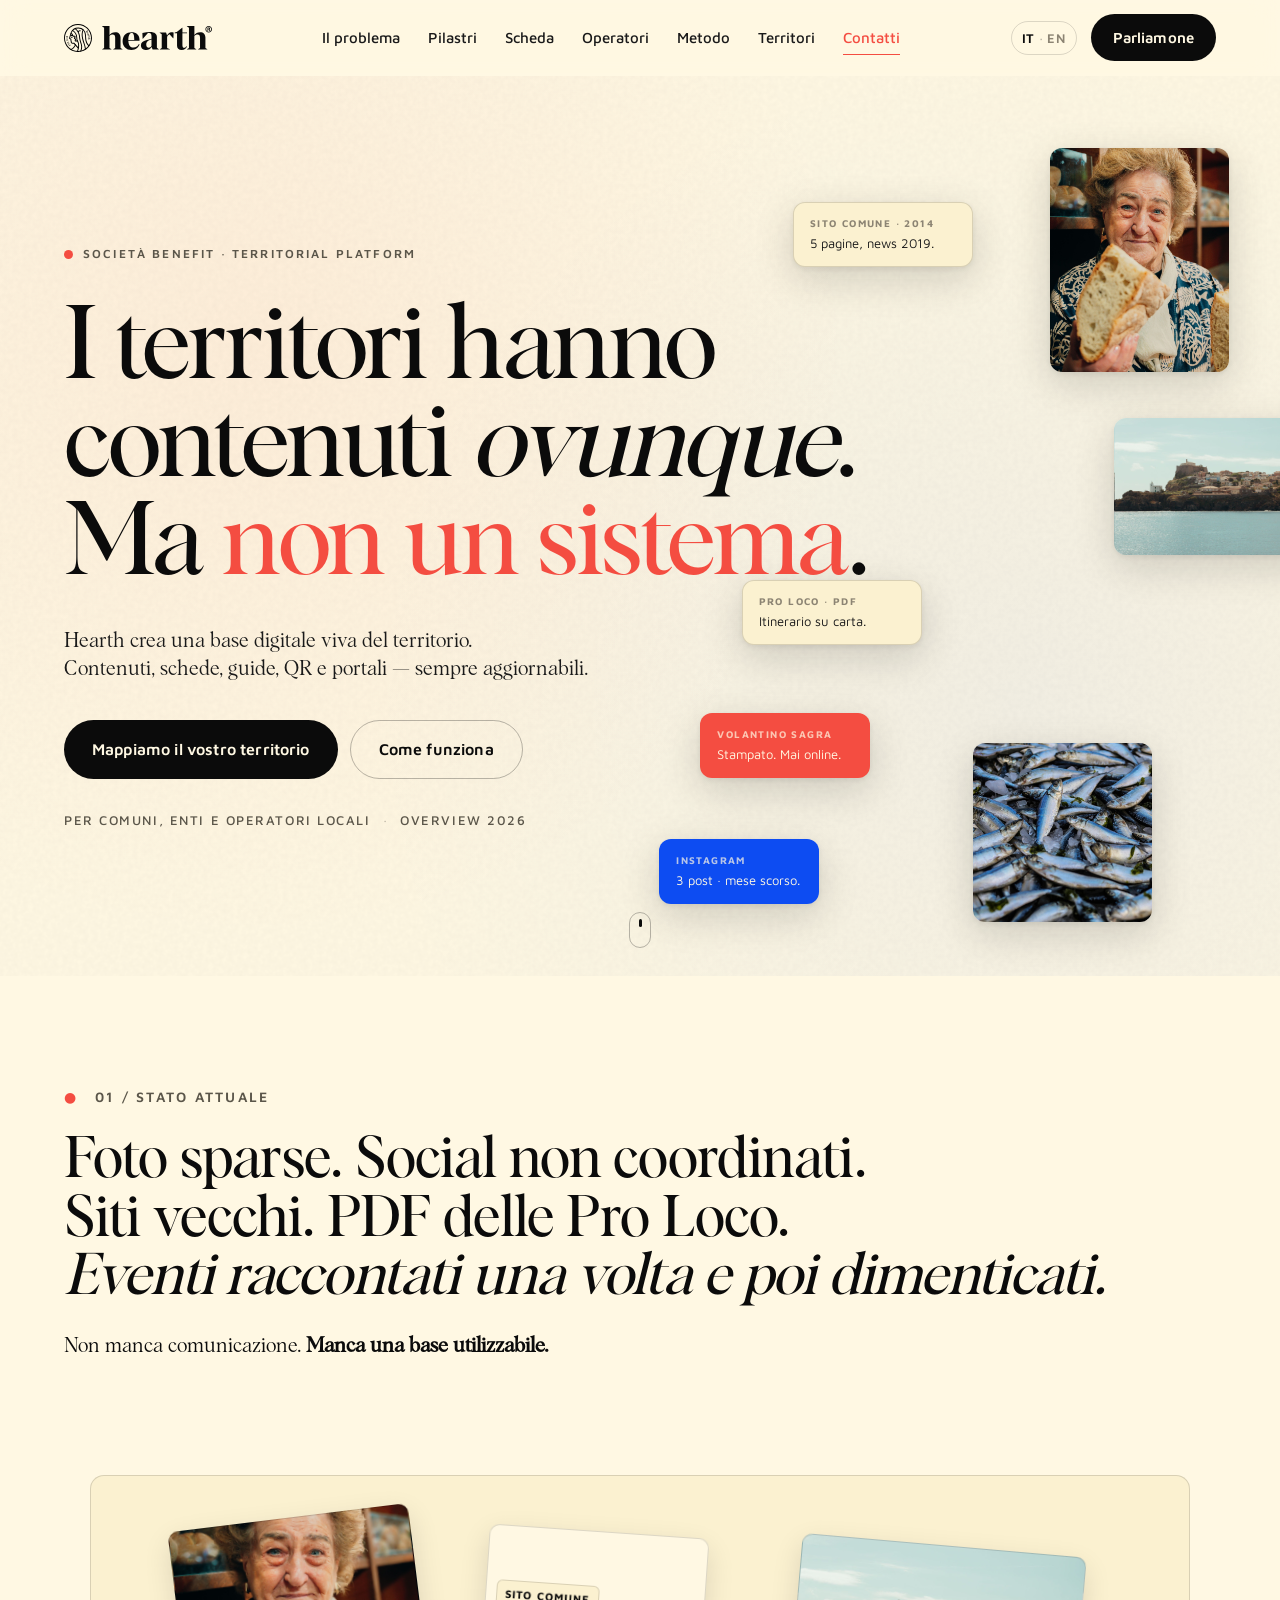
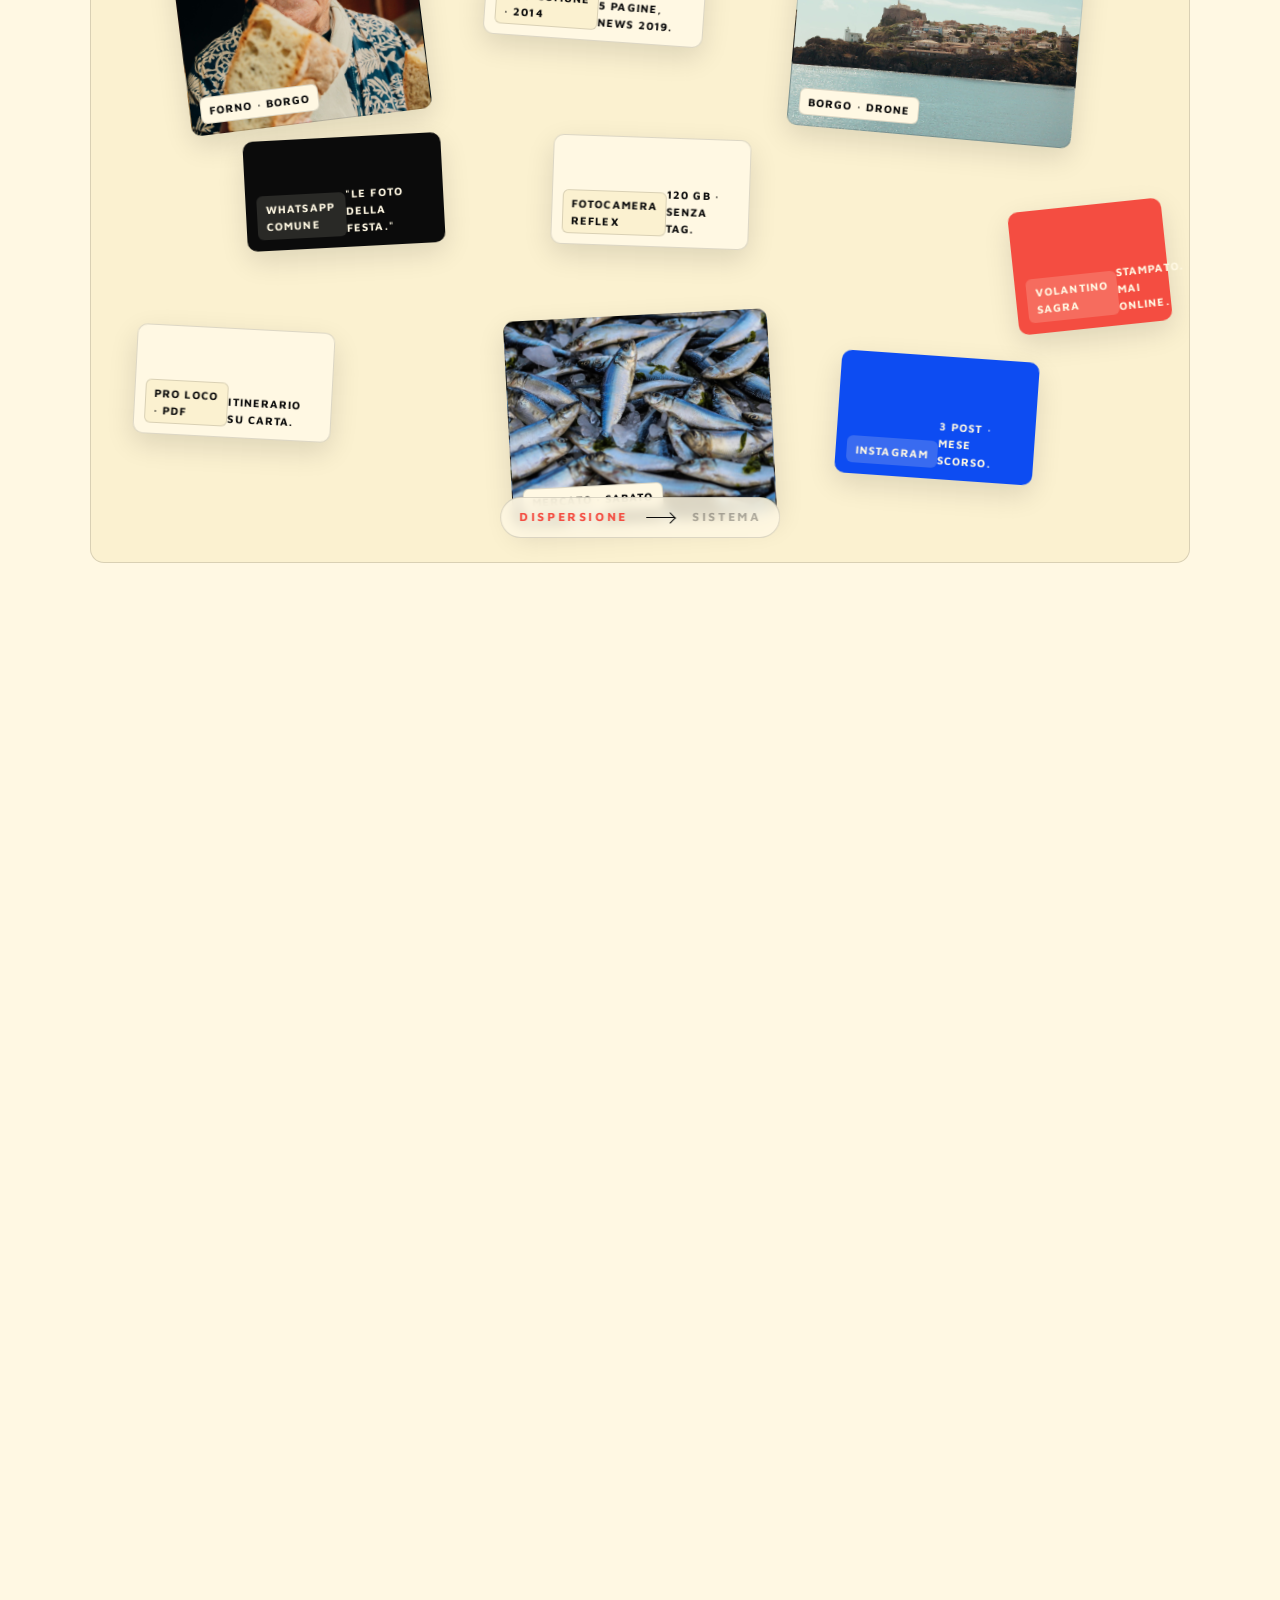
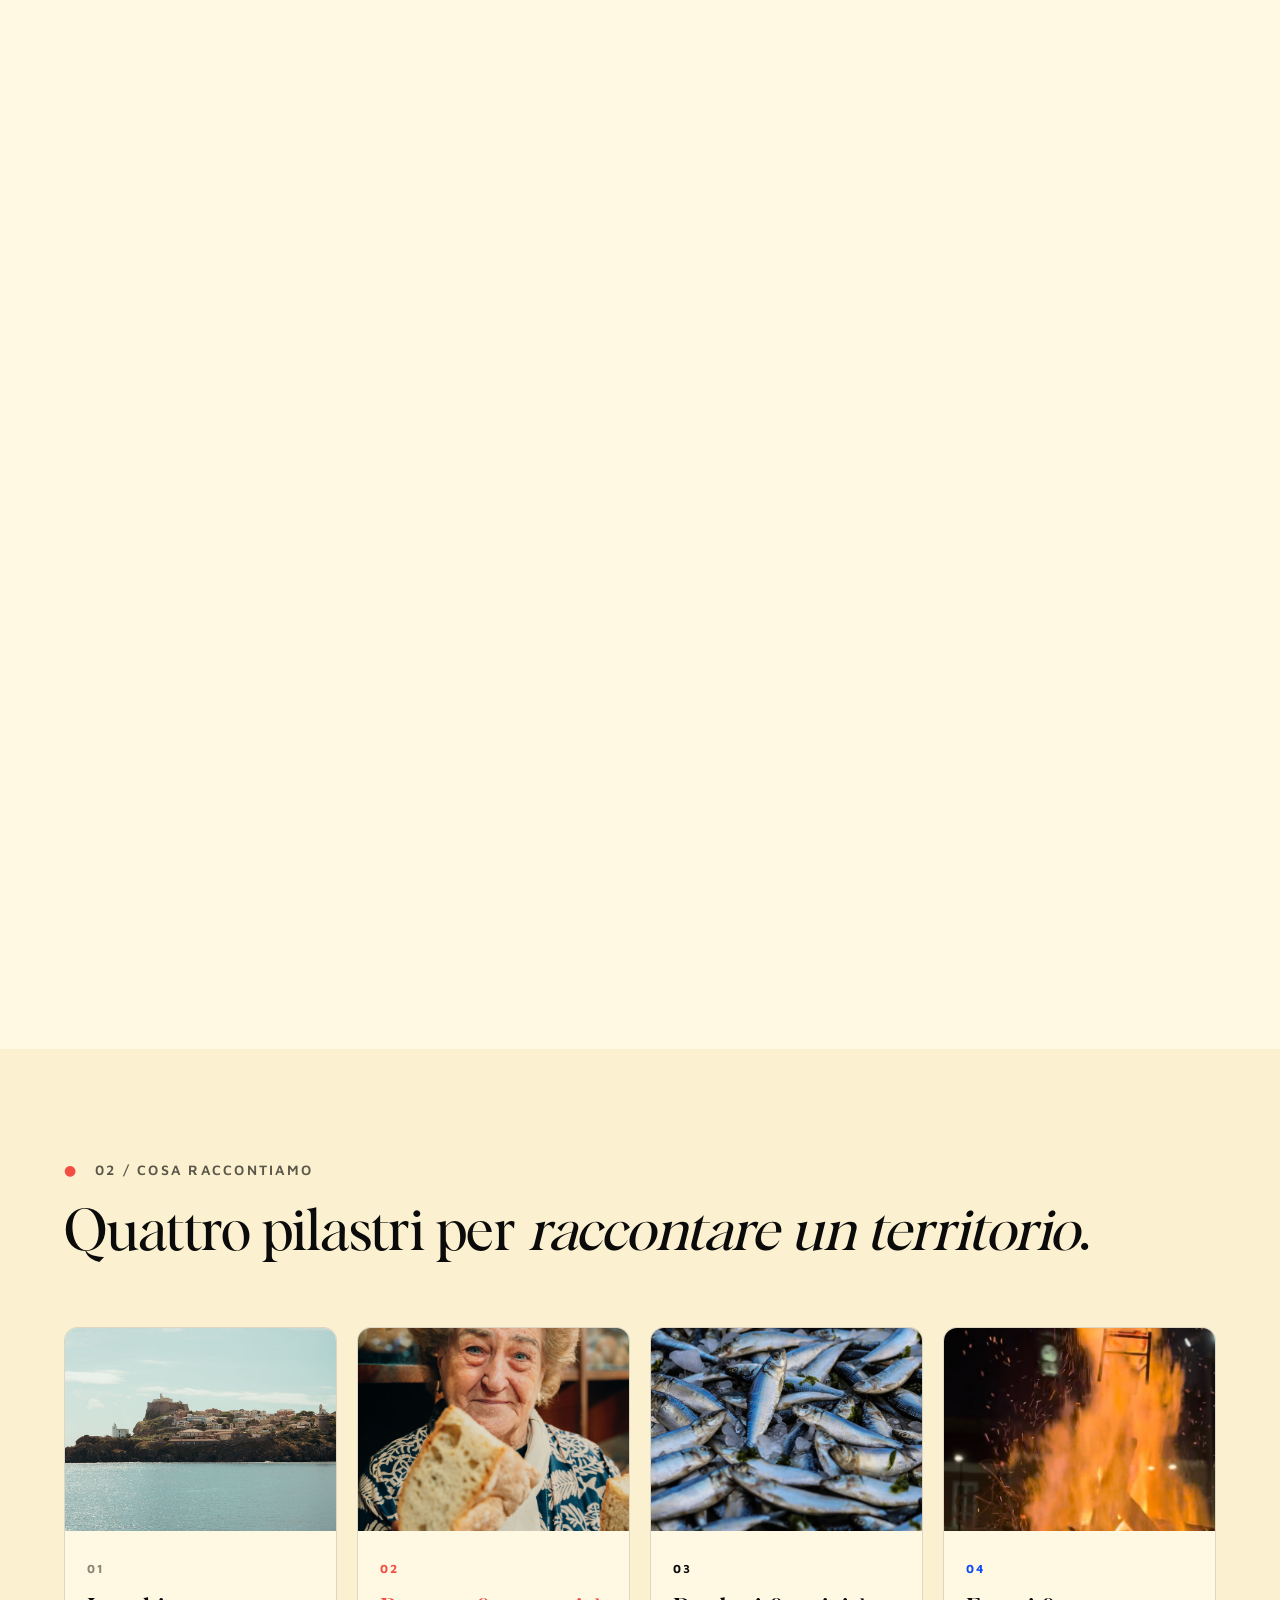
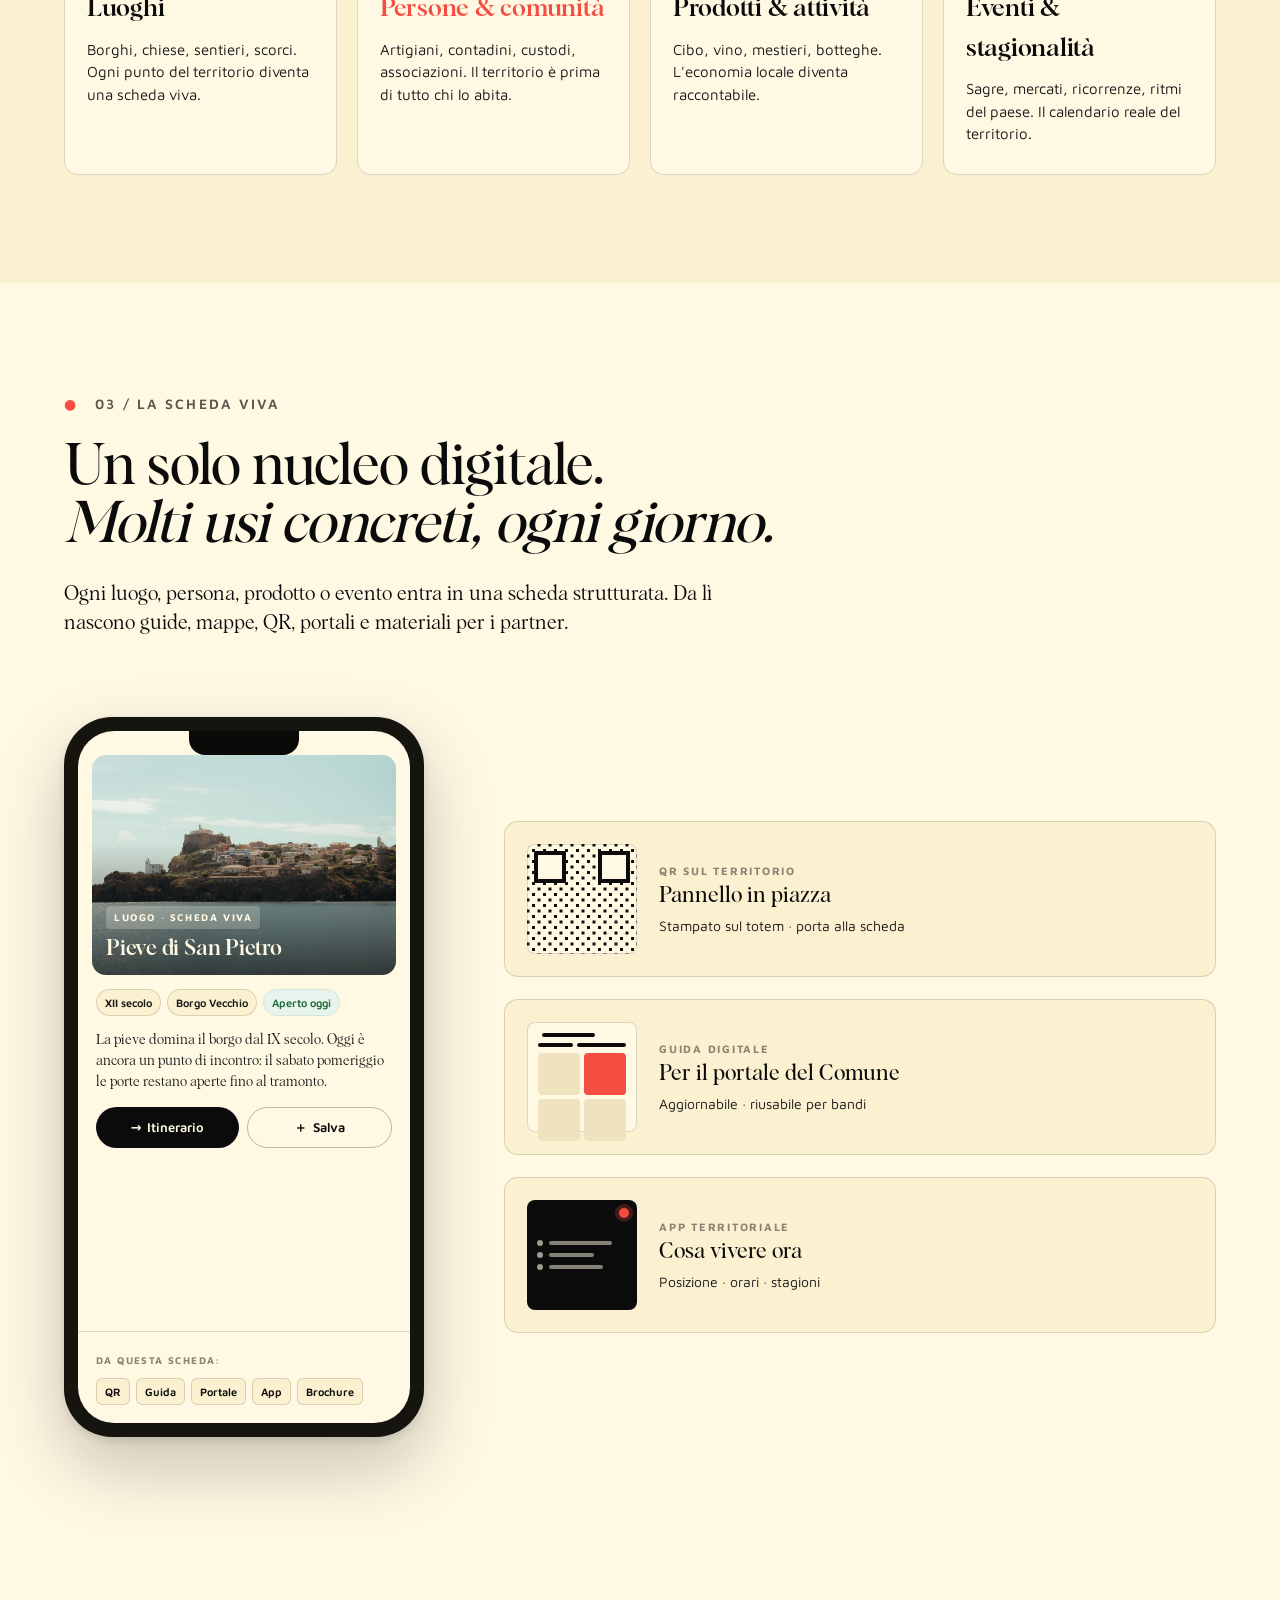
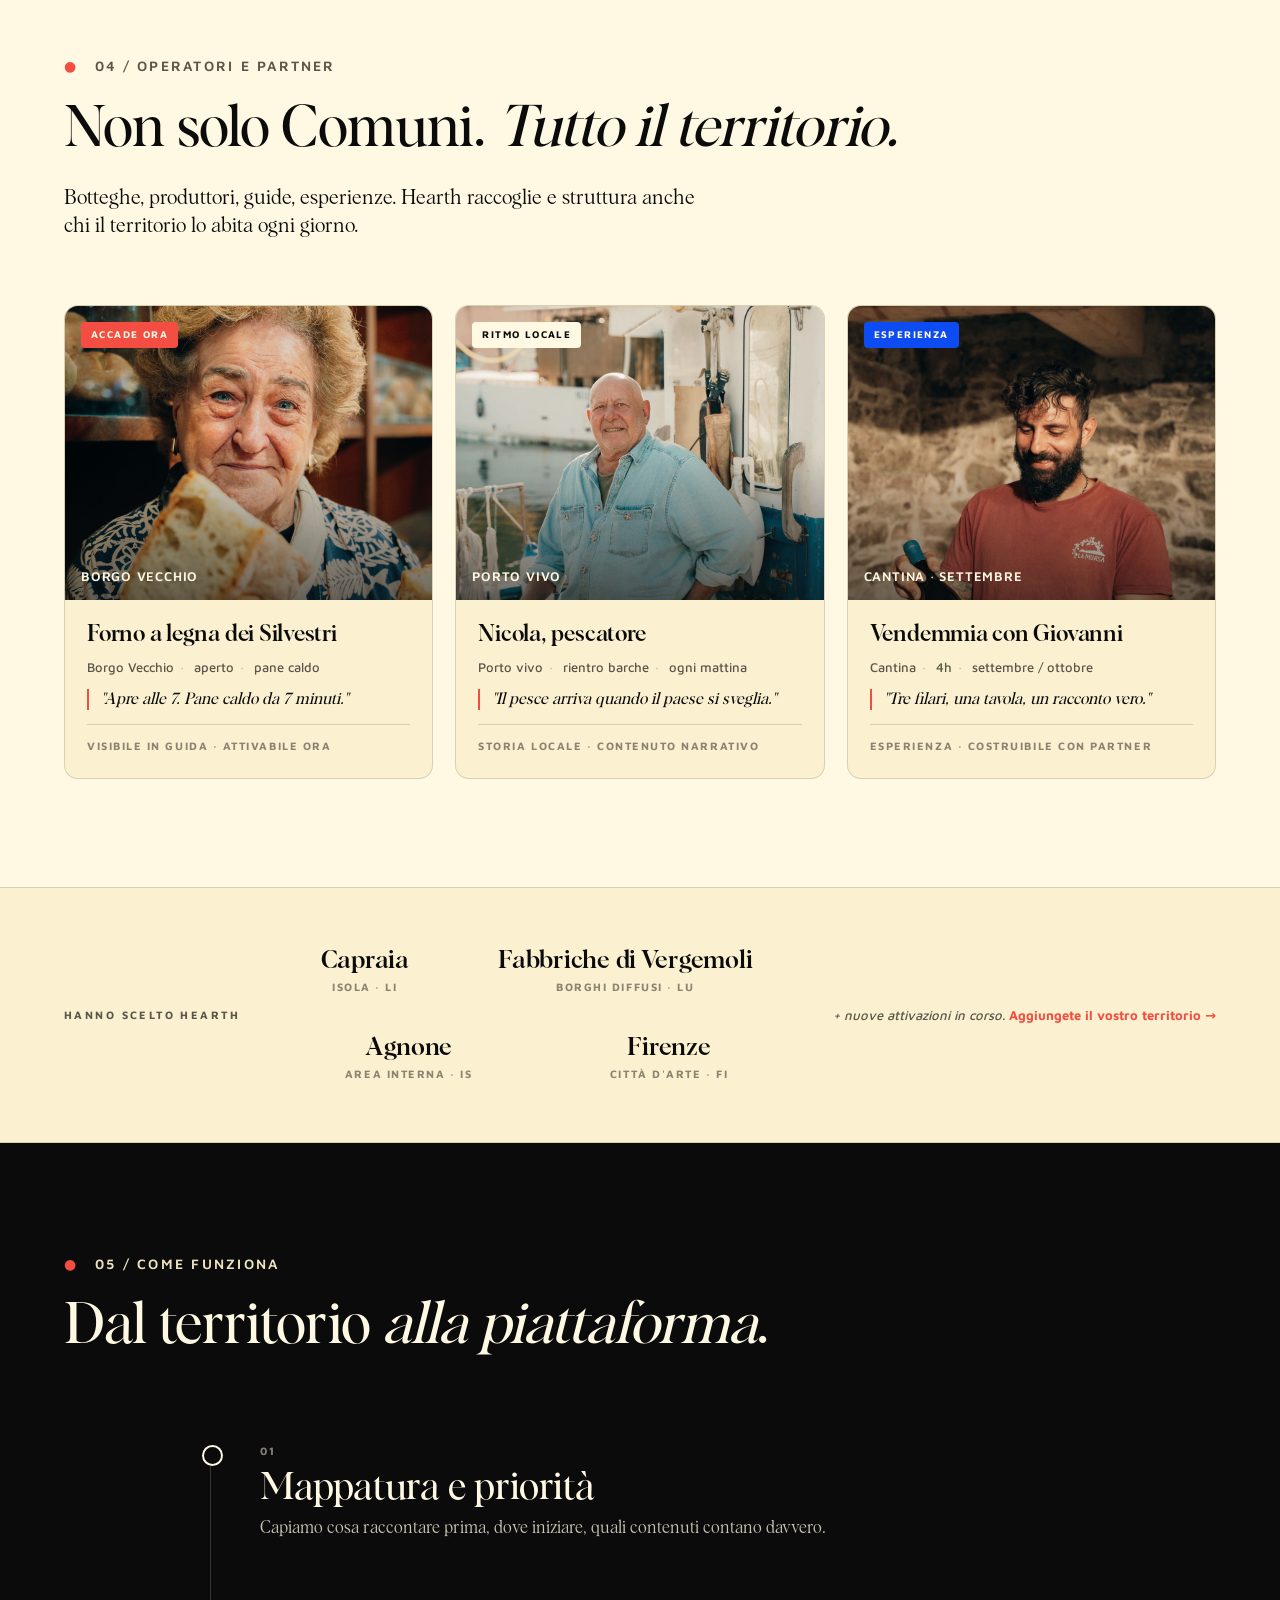
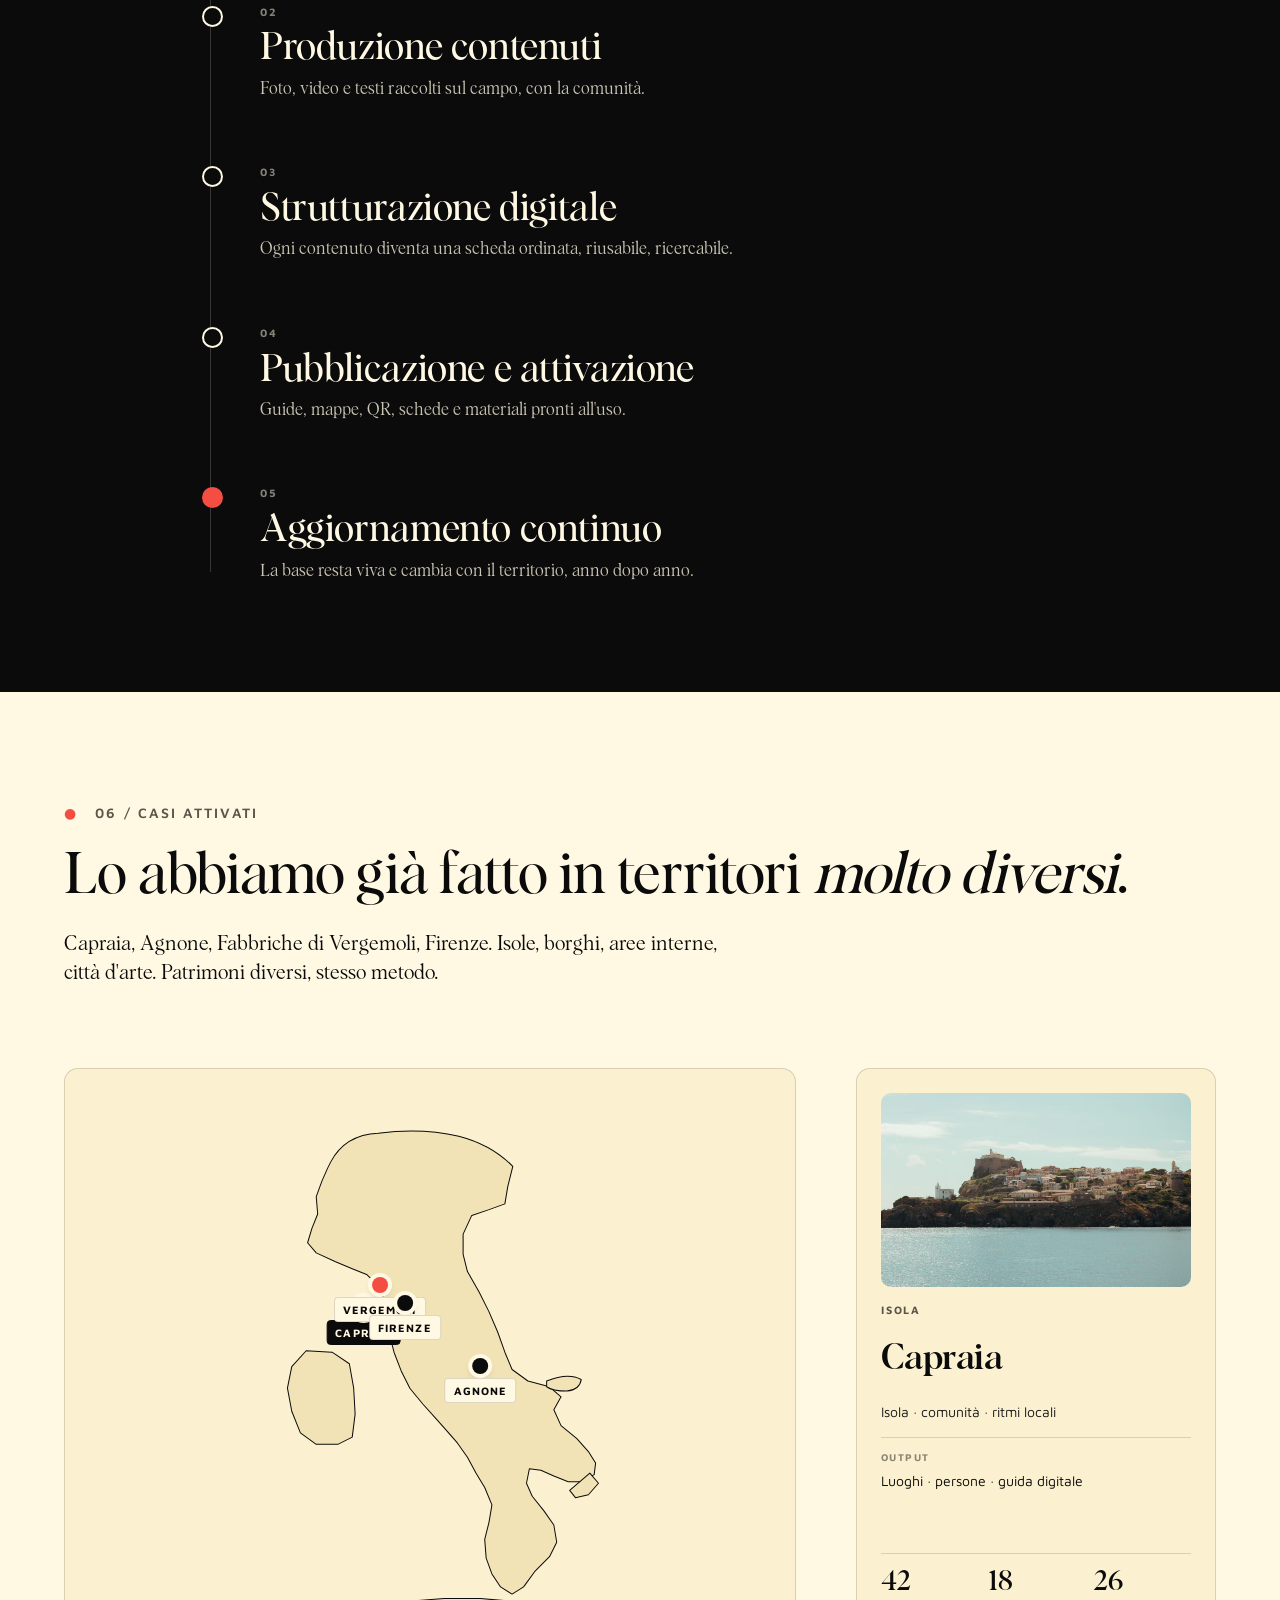
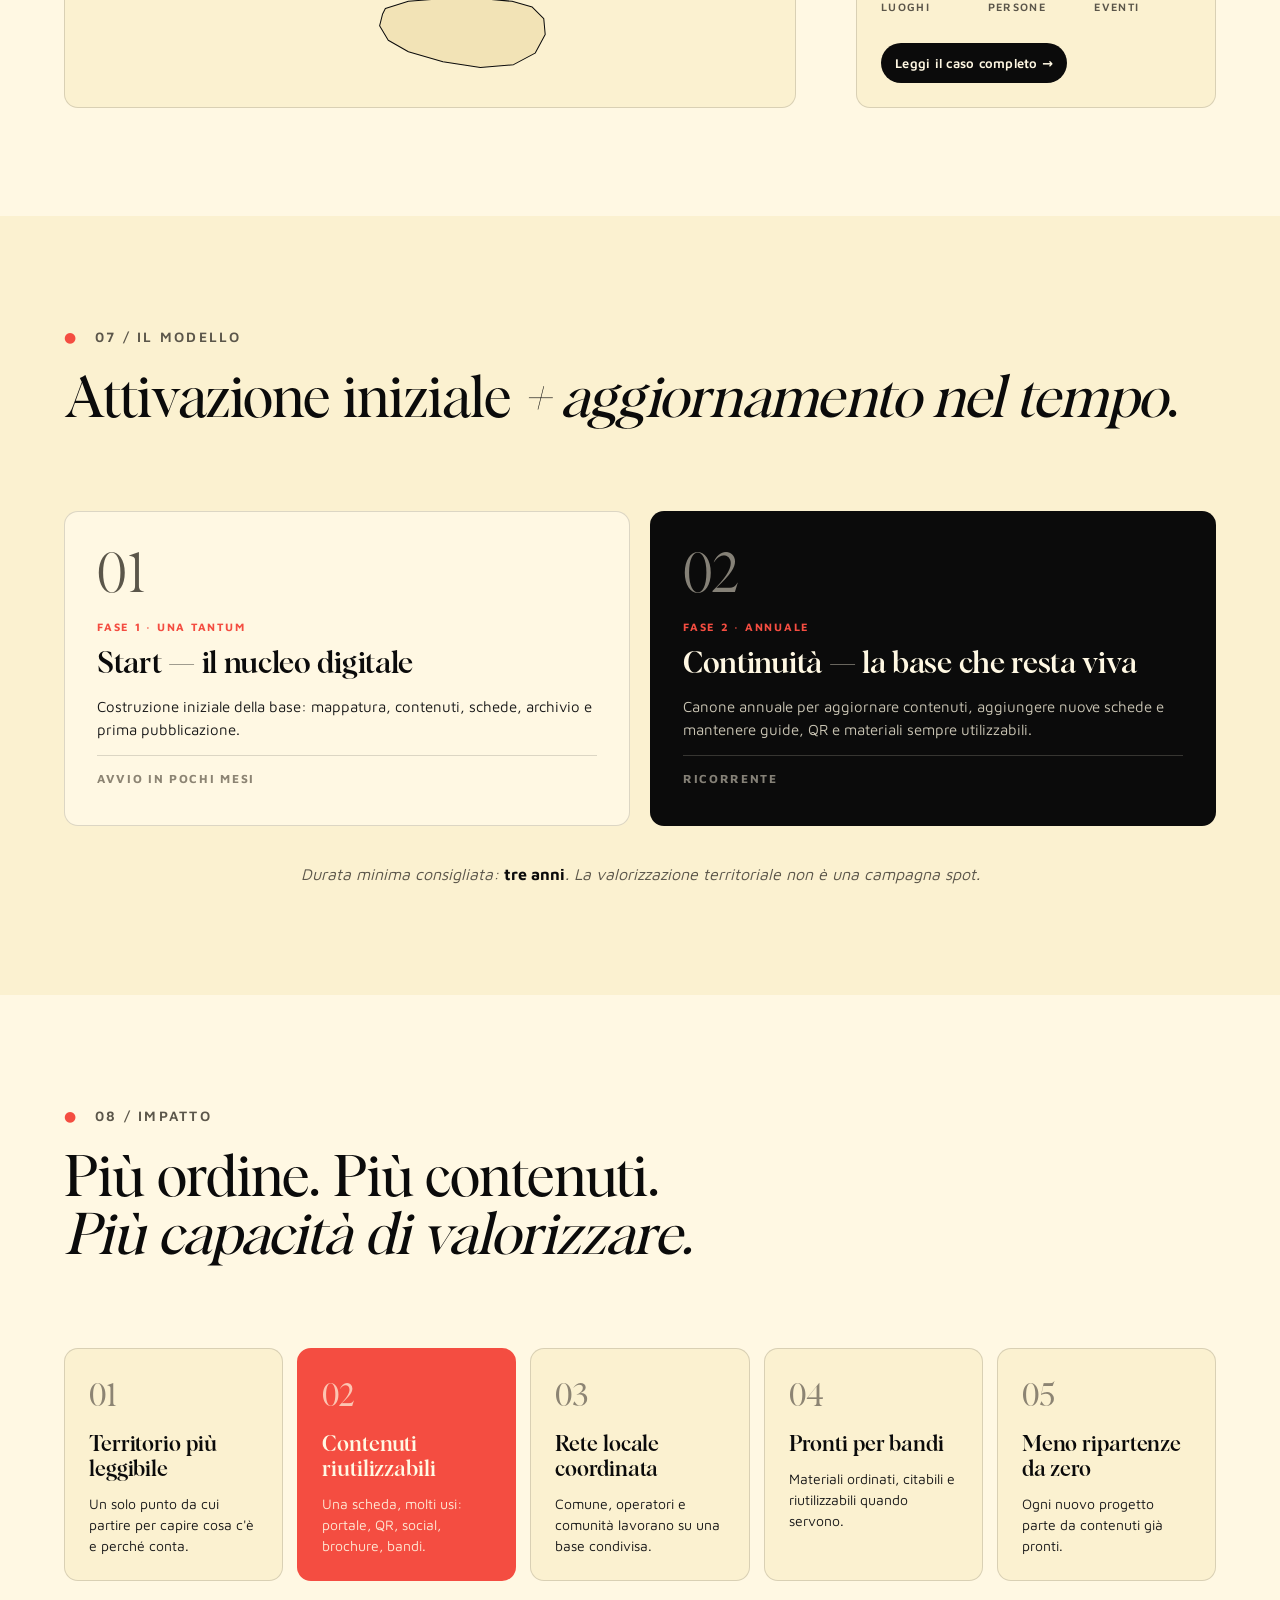
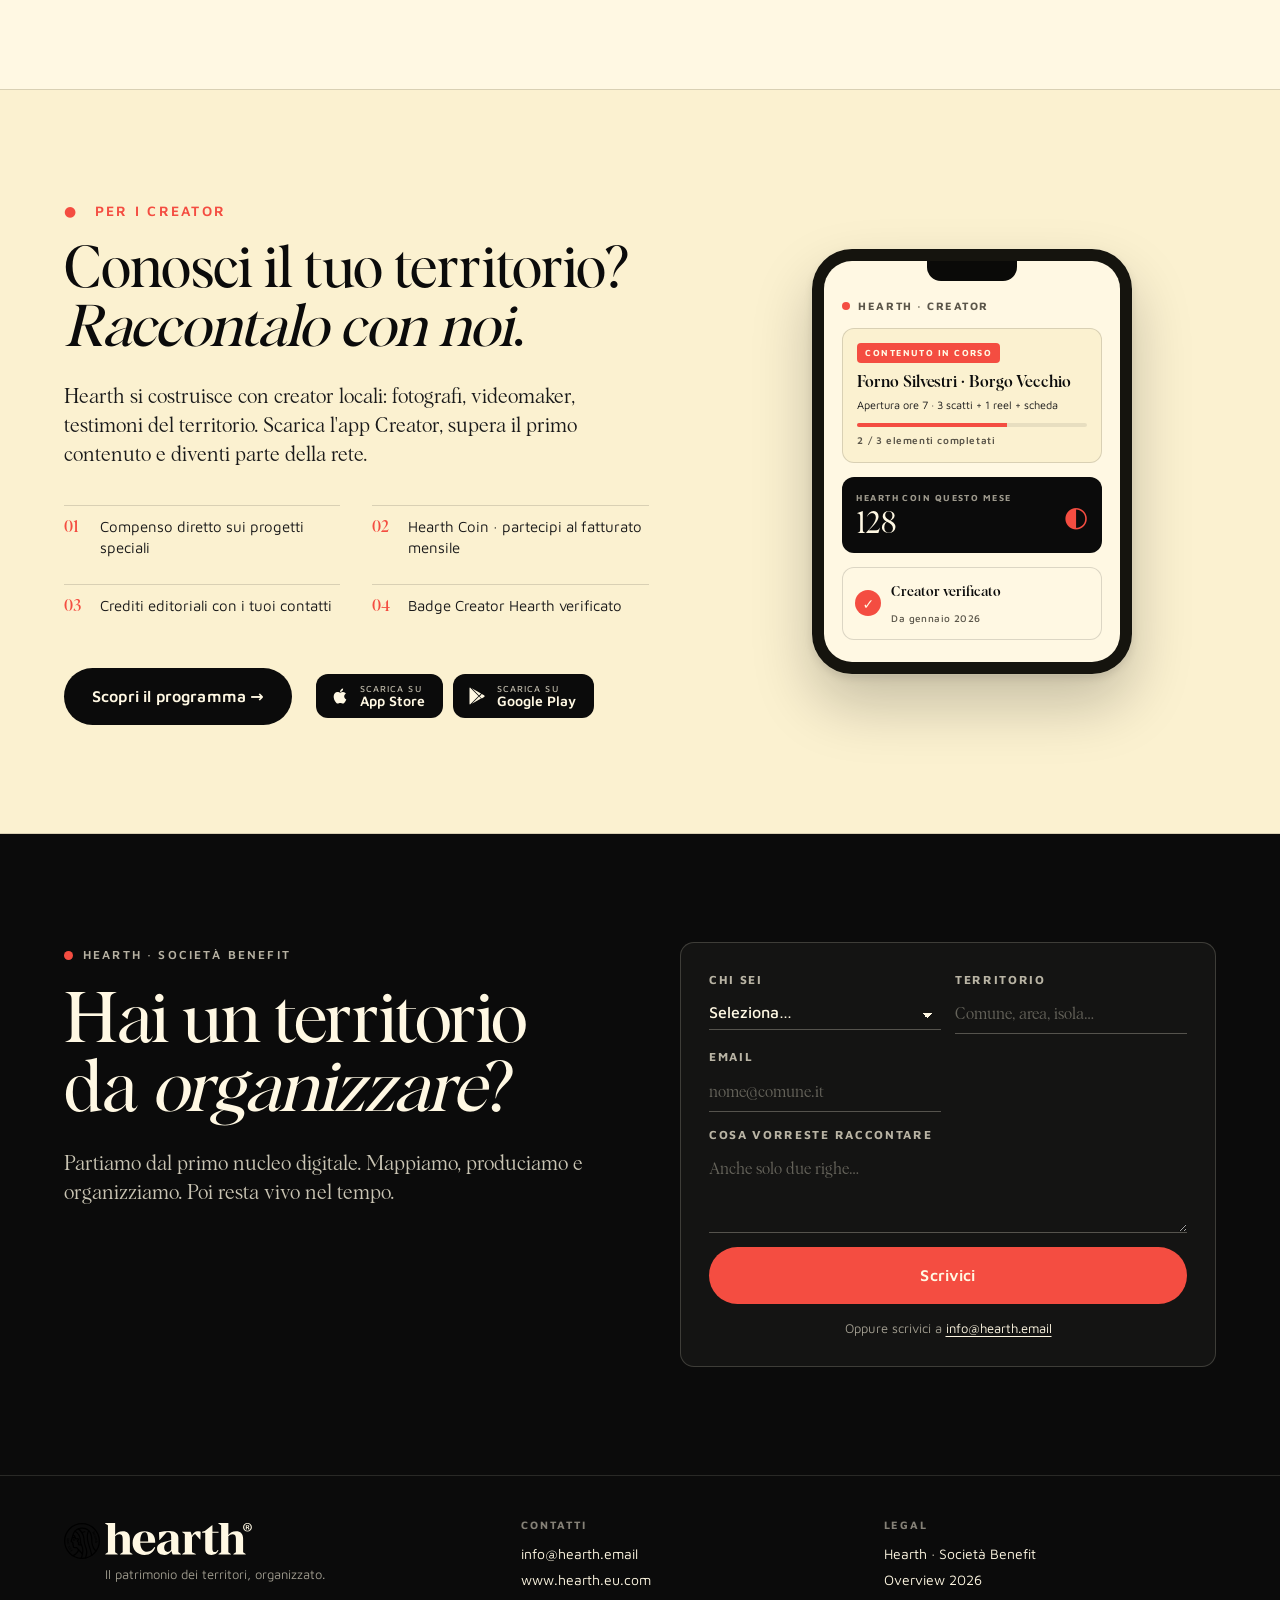
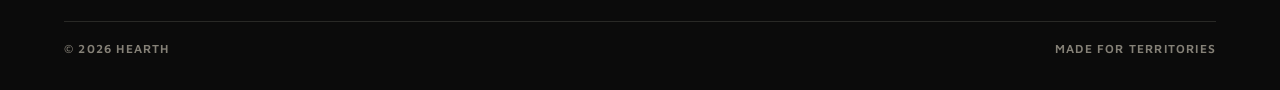
==== commit f37aa464: "FIX - WEB" ====
--- a/index.html
+++ b/index.html
@@ -730,7 +730,7 @@
 <!-- ============= FOOTER ============= -->
 <footer class="footer">
   <div class="foot-grid">
-    <div class="foot-brand">
+    <div class="foot-brand" style="gap: 5px; align-items: stretch; justify-content: flex-start; text-align: left">
       <img src="../assets/hearth-icon-circle.svg" alt="" />
       <div>
         <div class="foot-word-img" role="img" aria-label="Hearth"></div>
--- a/landing.css
+++ b/landing.css
@@ -1635,12 +1635,12 @@
   .h-display.sm { font-size: clamp(24px, 7vw, 34px); line-height: 1.08; }
   .lead { font-size: 15px; line-height: 1.5; margin-top: 16px; }
 
-  /* HERO — declutter, hide all scraps, smaller padding */
+  /* HERO — generous breathing room; scraps stay as faded background texture */
   .hero {
     min-height: auto;
-    padding: 40px var(--pad) 48px;
-  }
-  .hero-mark { margin-bottom: 18px; font-size: 10px; letter-spacing: 0.14em; }
+    padding: 64px var(--pad) 80px;
+  }
+  .hero-mark { margin-bottom: 28px; font-size: 10px; letter-spacing: 0.14em; }
   .hero-title {
     font-size: clamp(32px, 9vw, 44px);
     line-height: 1.02;
@@ -1648,26 +1648,51 @@
     letter-spacing: -0.02em;
   }
   .hero-lead {
-    font-size: 15px; line-height: 1.5;
-    margin: 0 0 22px;
+    font-size: 15px; line-height: 1.55;
+    margin: 28px 0 32px;
   }
   .hero-cta {
     flex-direction: column; align-items: stretch;
-    gap: 8px; margin-bottom: 20px;
+    gap: 10px; margin-bottom: 32px;
   }
   .hero-cta .btn-primary.lg, .hero-cta .btn-ghost.lg {
-    width: 100%; padding: 13px 18px; font-size: 14px;
+    width: 100%; padding: 15px 18px; font-size: 14px;
   }
   .hero-meta { font-size: 10px; gap: 8px; flex-wrap: wrap; letter-spacing: 0.1em; }
   .hero-scroll { display: none; }
-  /* Scraps off on mobile — they crowd the title */
-  .hero-scraps { display: none !important; }
-
-  /* PROBLEMA — shorter scrub, taller frame for mobile */
+
+  /* Scraps on mobile — soft background texture, BEHIND the content.
+     Photos drift in corners with low opacity; one note adds a touch of color. */
+  .hero-scraps { display: block !important; opacity: 1; }
+  .hero-scraps .scrap { box-shadow: 0 8px 24px rgba(11,11,11,.10), 0 1px 3px rgba(11,11,11,.06); }
+  .hero-scraps .scrap.photo { opacity: .22; filter: saturate(0.85); }
+  .hero-scraps .scrap.note { display: none; }
+  /* Keep the red note visible as a small accent — bottom-left, small, low opacity */
+  .hero-scraps .scrap.note.s5 {
+    display: block; opacity: .55;
+    top: auto; bottom: 6%; right: auto; left: -18px;
+    width: 130px; padding: 10px 12px; font-size: 11px;
+    transform: rotate(-6deg);
+  }
+  .hero-scraps .scrap.note.s5 .lab { font-size: 9px; margin-bottom: 2px; }
+  /* Photos: re-place for a portrait viewport so they frame the text */
+  .hero-scraps .s1 {
+    top: 6%; right: -24px; width: 130px; aspect-ratio: 4/5;
+    transform: rotate(6deg);
+  }
+  .hero-scraps .s2 {
+    top: auto; bottom: 24%; right: -36px; width: 180px; aspect-ratio: 3/2;
+    transform: rotate(-4deg);
+  }
+  .hero-scraps .s3 {
+    display: none; /* keep the hero airy — two photos + one note is enough */
+  }
+
+  /* PROBLEMA — mobile uses autoplay-on-enter (no sticky scrub) */
   .problema .h-display { font-size: clamp(24px, 7vw, 34px); line-height: 1.08; }
   .problema .lead { font-size: 15px; margin-top: 14px; }
-  .scrub-stage { margin-top: 28px; height: 180vh; }
-  .scrub-track { top: 12vh; height: 72vh; }
+  .scrub-stage { margin-top: 28px; height: auto; }
+  .scrub-track { position: relative; top: 0; height: auto; padding: 8px 0 16px; }
   .scrub-frame { aspect-ratio: 3/4; width: 100%; }
   .chaos-grid .item {
     font-size: 9px; letter-spacing: 0.06em;
